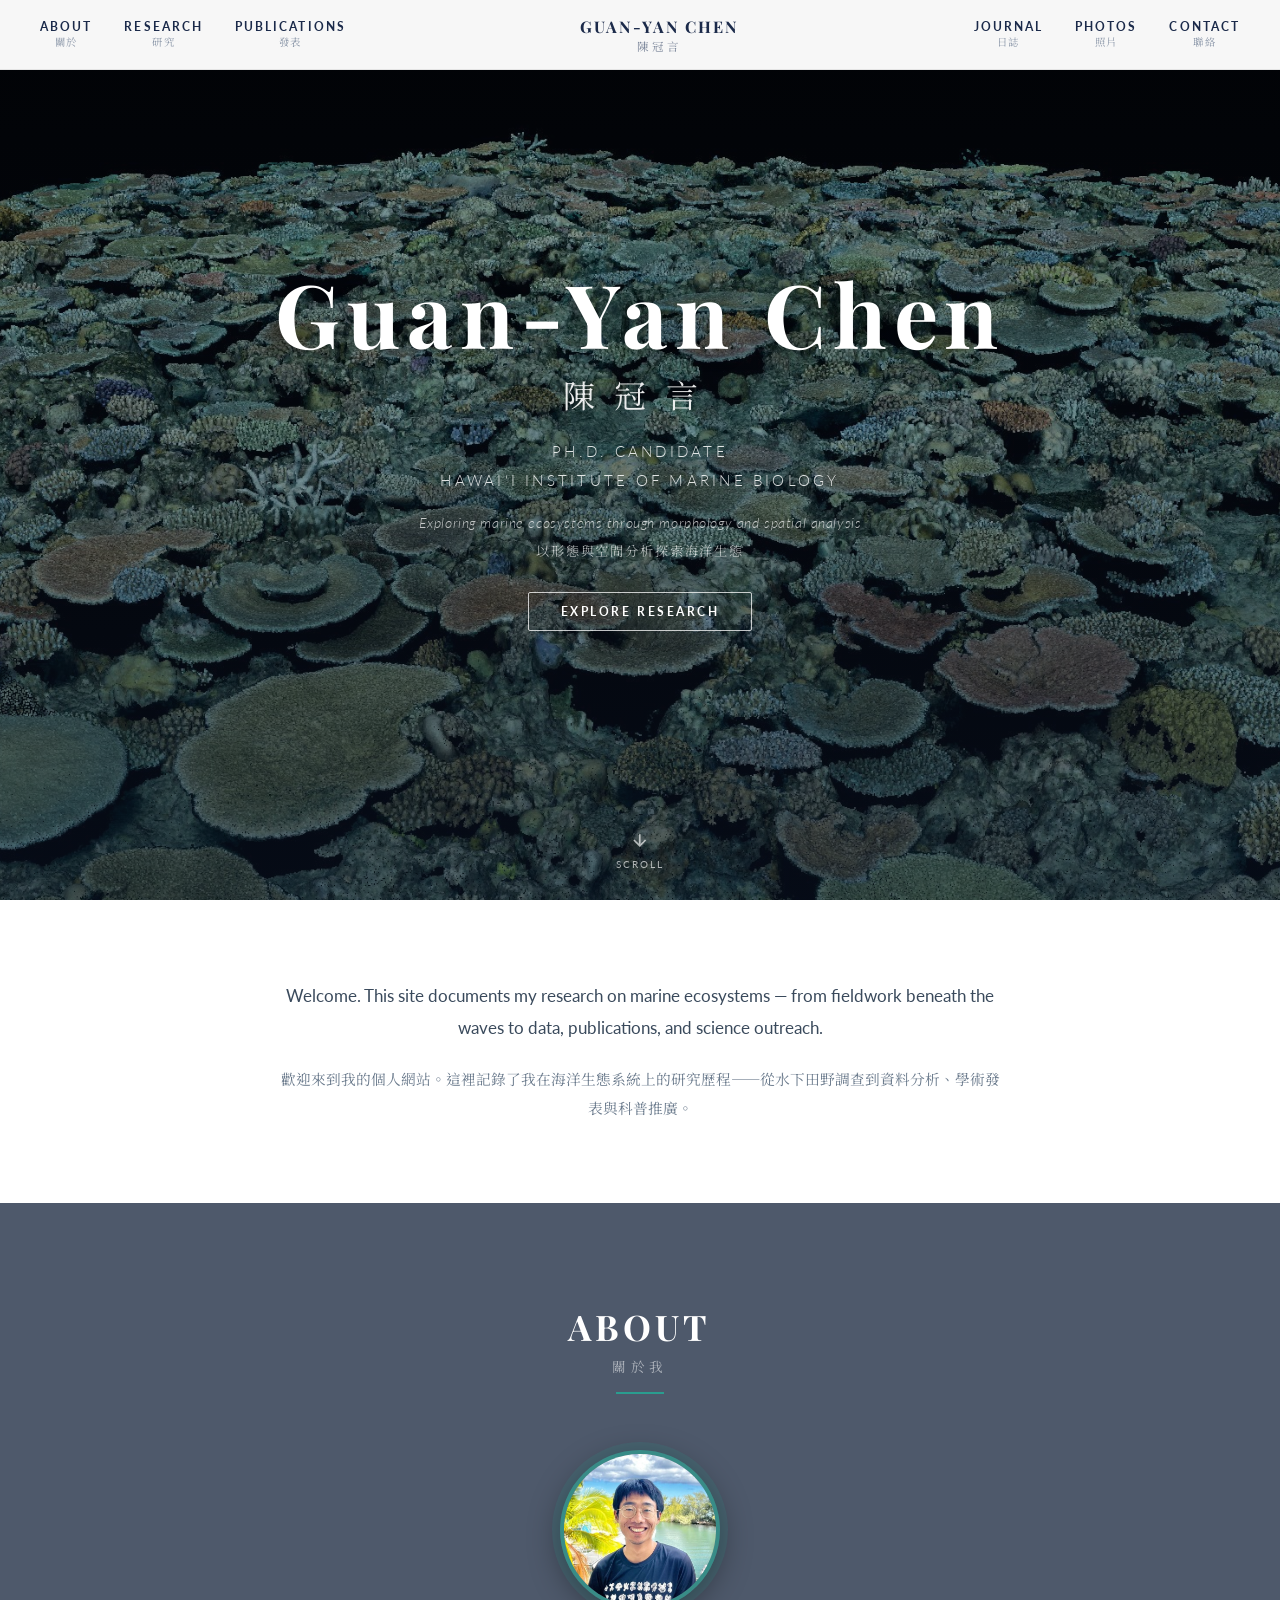
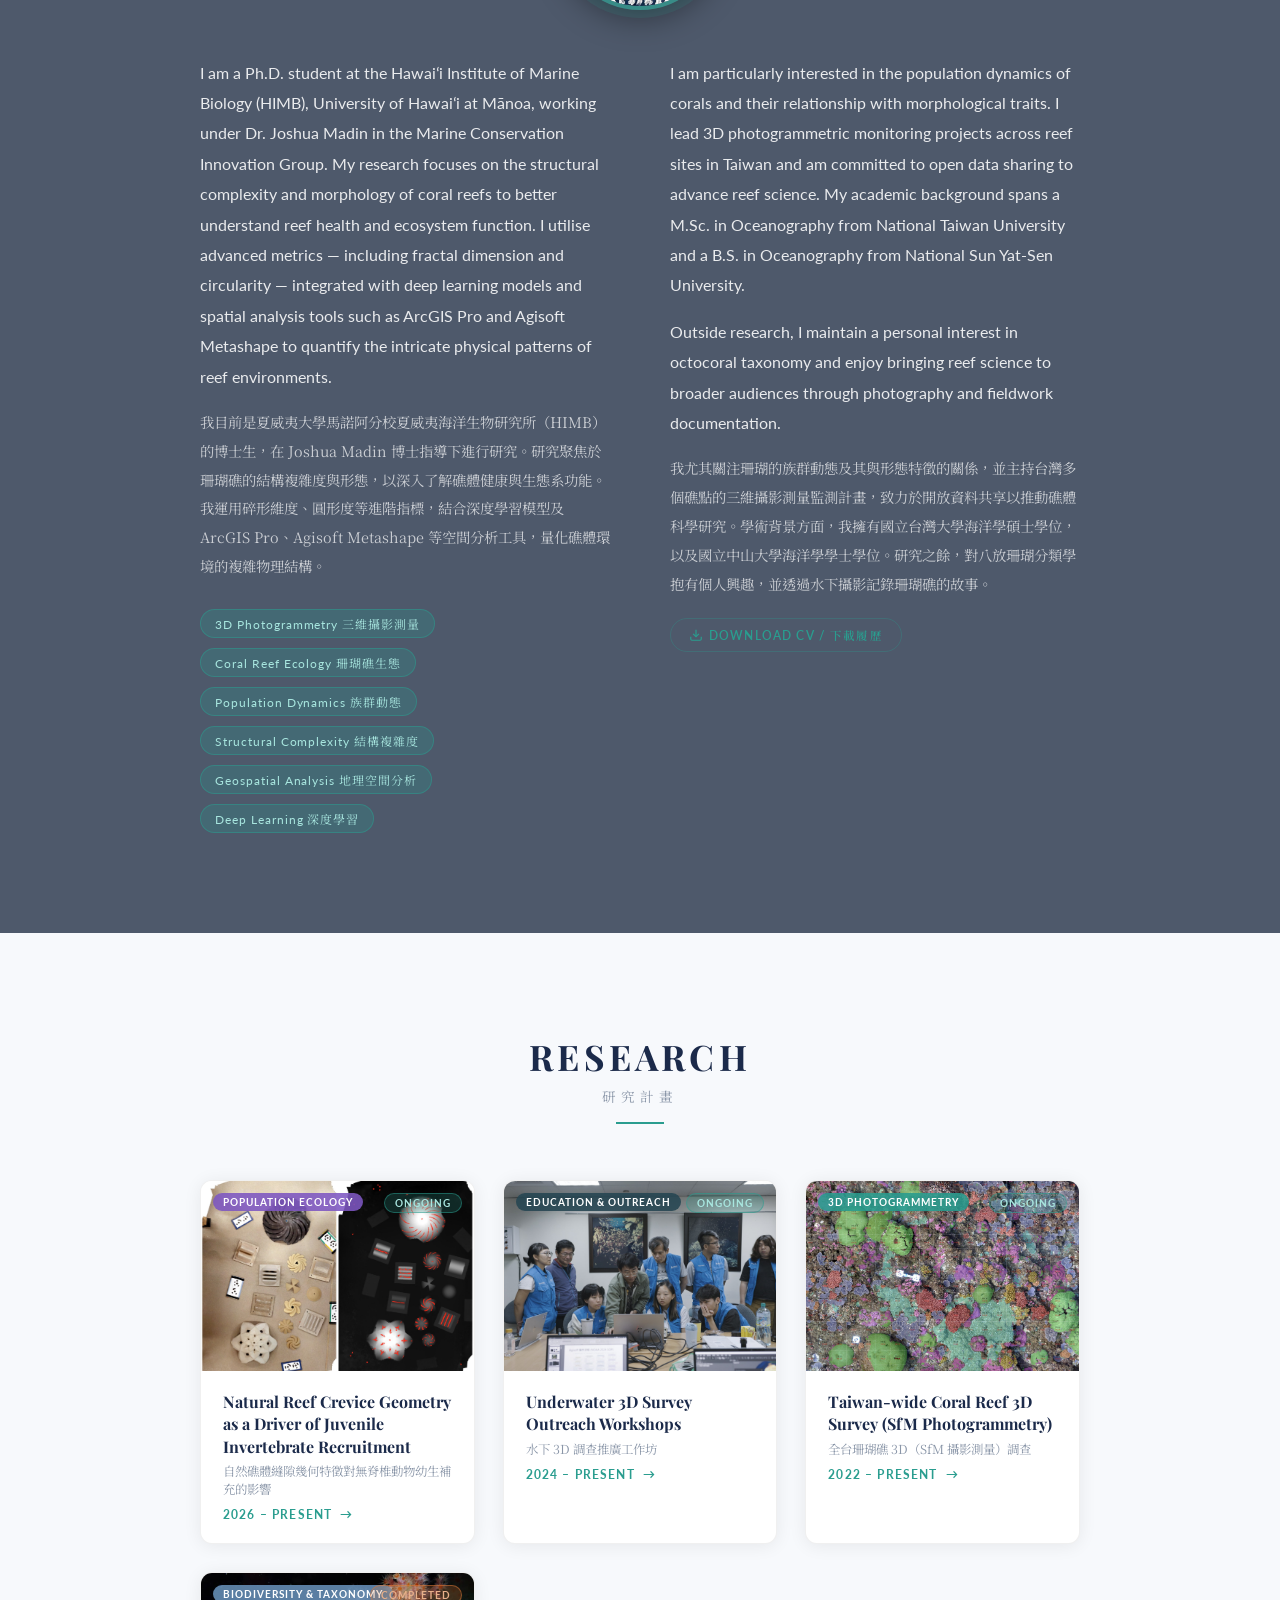
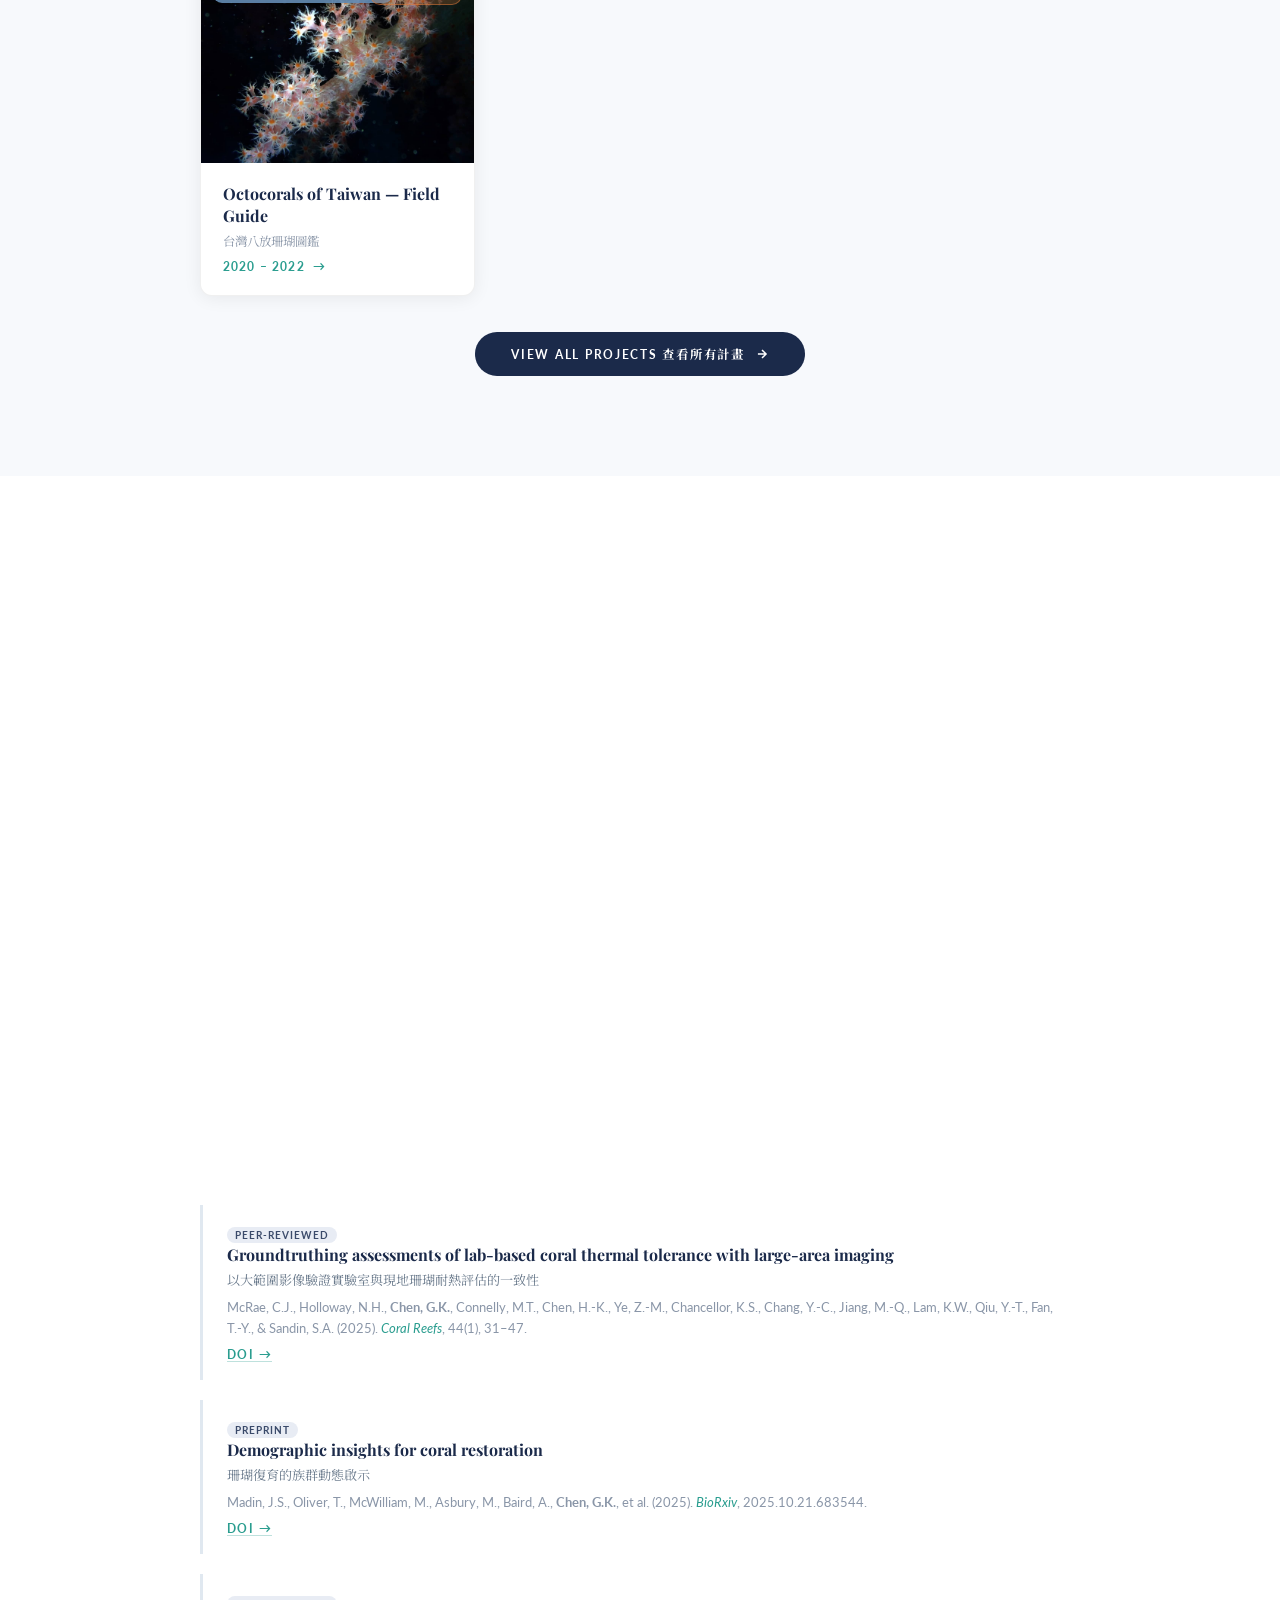
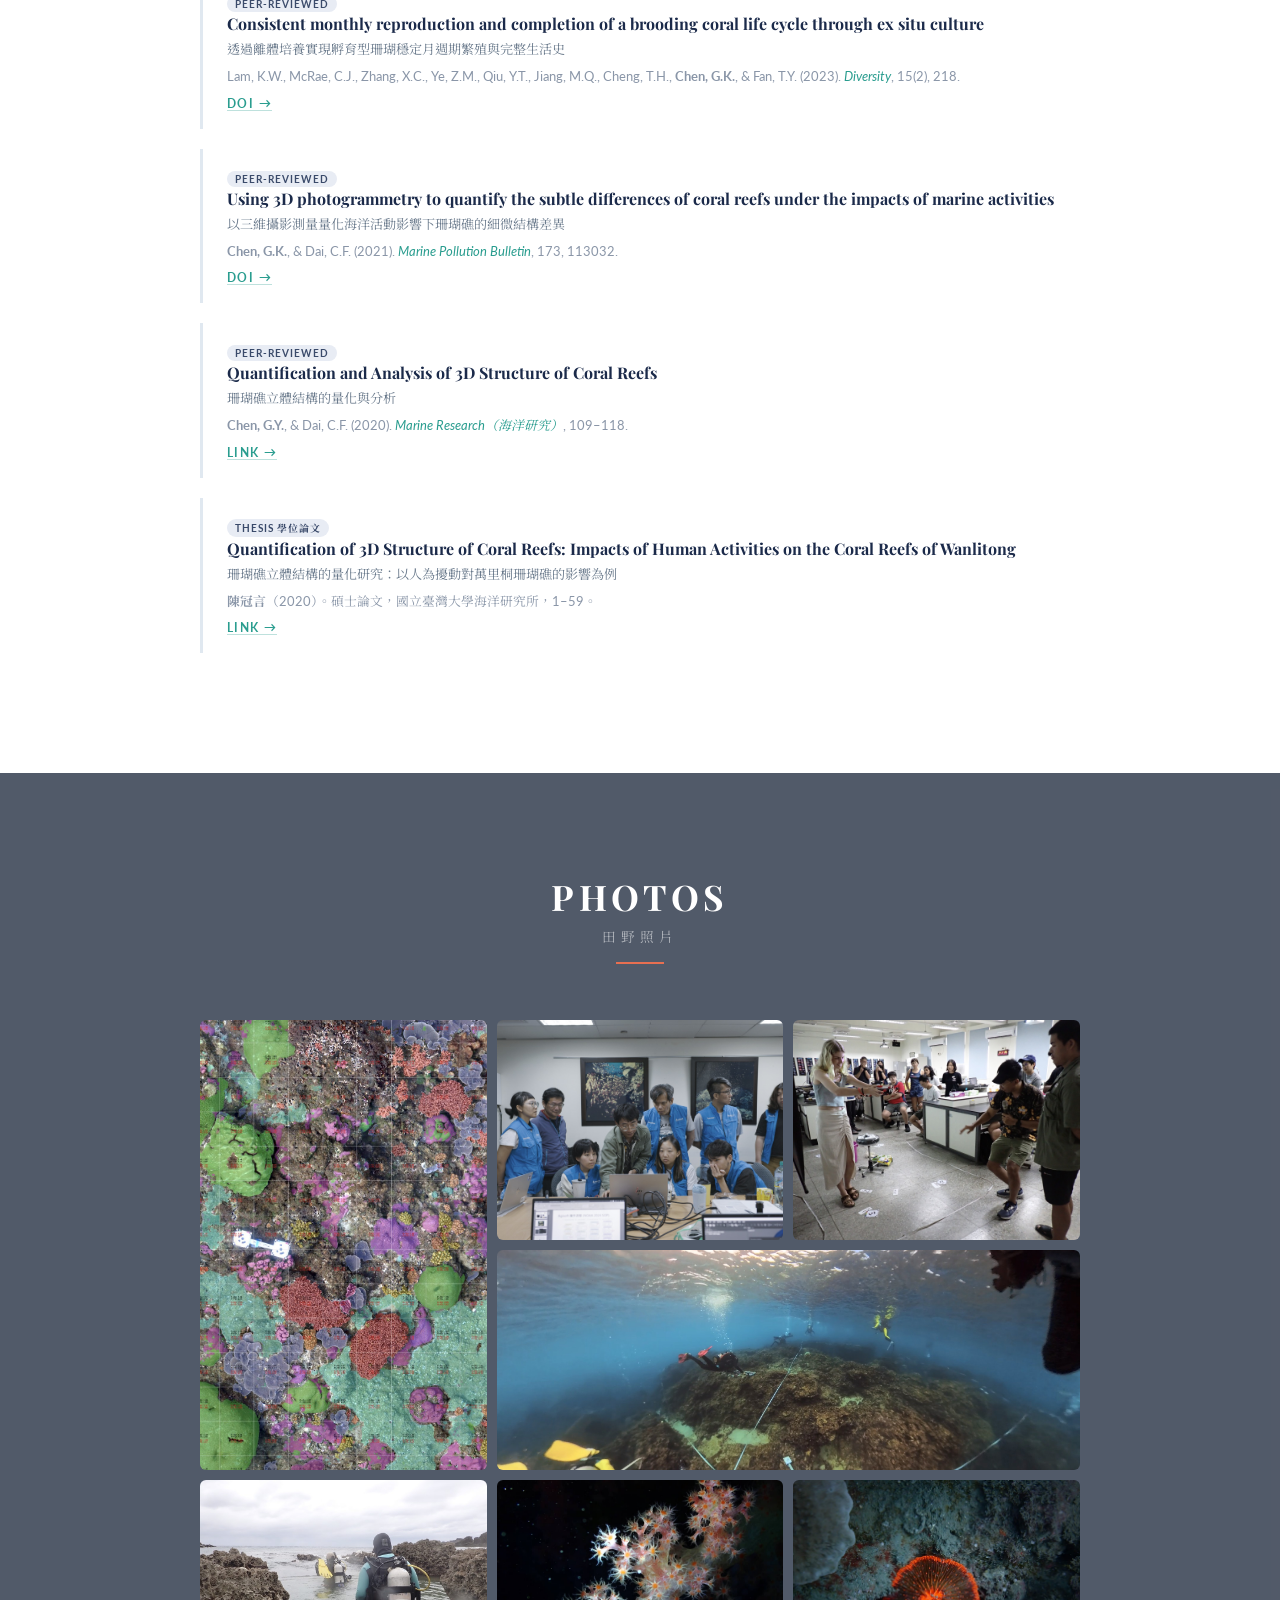
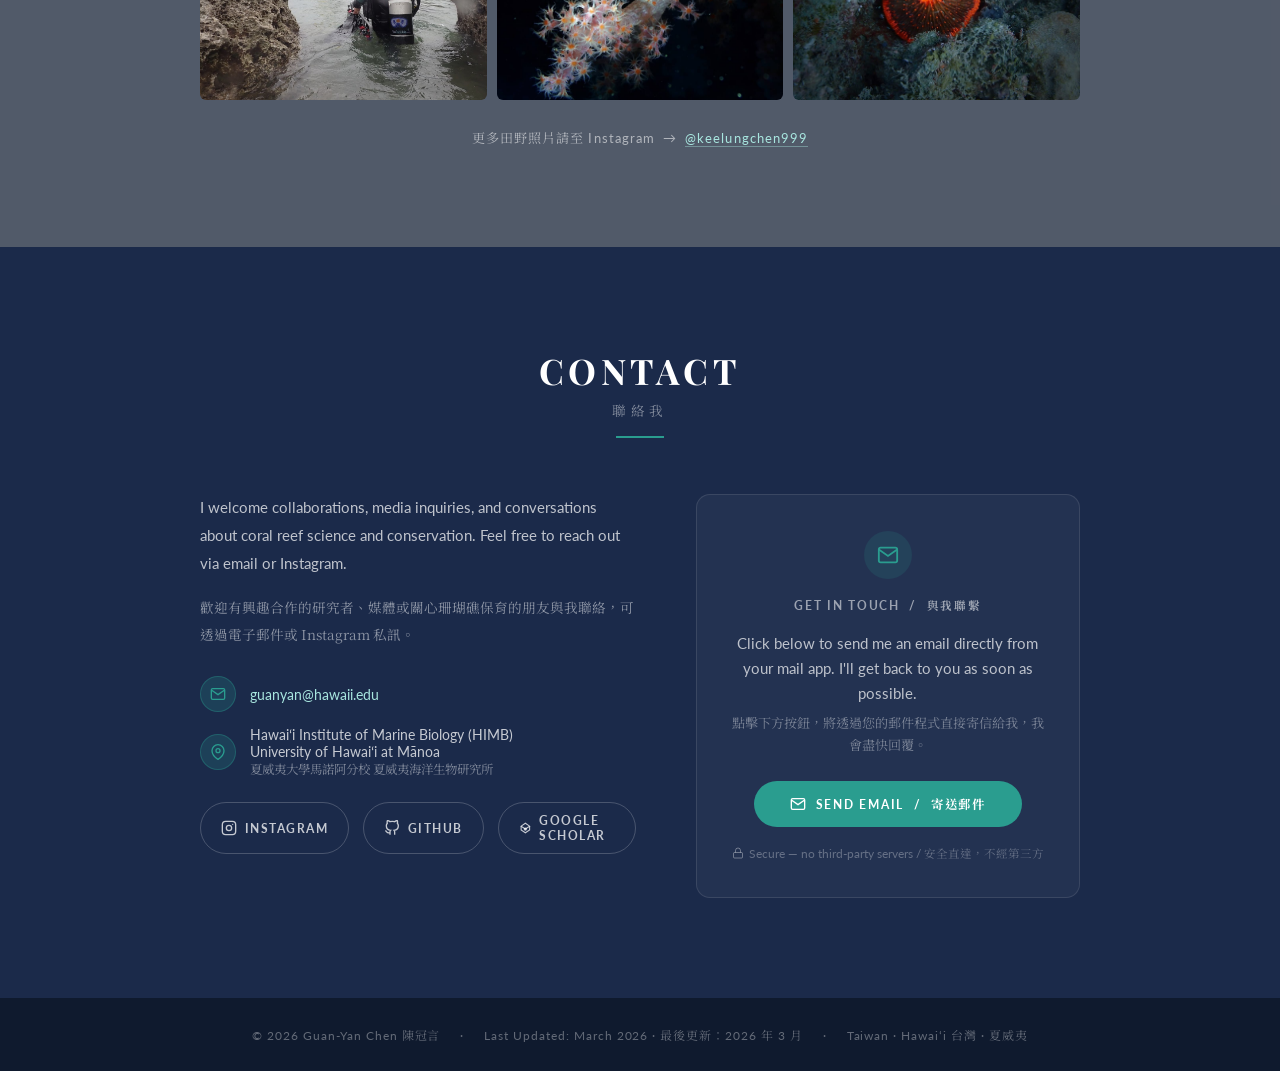
==== index.html @ 90d9e1c9 "add favicon" ====
<!DOCTYPE html>
<html lang="zh-TW">
<head>
  <meta charset="UTF-8" />
  <meta name="viewport" content="width=device-width, initial-scale=1.0" />
  <link rel="icon" type="image/x-icon" href="favicon.ico" />
  <link rel="icon" type="image/png" sizes="32x32" href="favicon-32x32.png" />
  <link rel="icon" type="image/png" sizes="16x16" href="favicon-16x16.png" />
  <link rel="apple-touch-icon" sizes="180x180" href="apple-touch-icon.png" />
  <link rel="manifest" href="site.webmanifest" />
  <title>Guan-Yan Chen 陳冠言 | Marine Ecologist 海洋生態研究者</title>
  <meta name="description" content="陳冠言來自台灣基隆，研究珊瑚生態、族群動態與三維影像監測，現就讀於夏威夷大學馬諾阿分校。Guan-Yan Chen is from Keelung, Taiwan, researching coral ecology, population dynamics, and 3D photogrammetry monitoring at the University of Hawaiʻi at Mānoa." />
  <meta name="author" content="Guan-Yan Chen" />
  <link rel="canonical" href="https://keelungchen.github.io/website/" />
  <meta property="og:type" content="website" />
  <meta property="og:site_name" content="Guan-Yan Chen 陳冠言" />
  <meta property="og:title" content="Guan-Yan Chen 陳冠言 | Marine Ecologist 海洋生態研究者" />
  <meta property="og:description" content="陳冠言來自台灣基隆，研究珊瑚生態、族群動態與三維影像監測，現就讀於夏威夷大學馬諾阿分校。Guan-Yan Chen is from Keelung, Taiwan, researching coral ecology, population dynamics, and 3D photogrammetry monitoring at the University of Hawaiʻi at Mānoa." />
  <meta property="og:url" content="https://keelungchen.github.io/website/" />
  <meta property="og:image" content="https://keelungchen.github.io/website/images/project-monitoring_reef-survey.jpg" />
  <meta property="og:locale" content="en_US" />
  <meta name="twitter:card" content="summary_large_image" />
  <meta name="twitter:title" content="Guan-Yan Chen 陳冠言 | Marine Ecologist 海洋生態研究者" />
  <meta name="twitter:description" content="陳冠言來自台灣基隆，研究珊瑚生態、族群動態與三維影像監測，現就讀於夏威夷大學馬諾阿分校。Guan-Yan Chen is from Keelung, Taiwan, researching coral ecology, population dynamics, and 3D photogrammetry monitoring at the University of Hawaiʻi at Mānoa." />
  <meta name="twitter:image" content="https://keelungchen.github.io/website/images/project-monitoring_reef-survey.jpg" />
  <script type="application/ld+json">
  {
    "@context": "https://schema.org",
    "@type": "Person",
    "name": "Guan-Yan Chen",
    "alternateName": "陳冠言",
    "url": "https://keelungchen.github.io/website/",
    "jobTitle": "Marine Ecology Researcher",
    "affiliation": [
      { "@type": "Organization", "name": "University of Hawaiʻi at Mānoa" },
      { "@type": "Organization", "name": "National Taiwan University" }
    ],
    "knowsAbout": ["Coral reef ecology", "SfM photogrammetry", "Coral demography", "Octocoral taxonomy", "Population ecology", "GIS spatial analysis", "Marine biology"]
  }
  </script>
  <link rel="preconnect" href="https://fonts.googleapis.com" />
  <link rel="preconnect" href="https://fonts.gstatic.com" crossorigin />
  <link href="https://fonts.googleapis.com/css2?family=Playfair+Display:ital,wght@0,400;0,700;1,400&family=Lato:wght@300;400;700&family=Noto+Serif+TC:wght@400;700&display=swap" rel="stylesheet" />

  <style>
    /* ── RESET & BASE ── */
    *, *::before, *::after { box-sizing: border-box; margin: 0; padding: 0; }
    html { scroll-behavior: smooth; font-size: 16px; overflow-x: hidden; }
    body {
      font-family: 'Lato', 'Noto Serif TC', sans-serif;
      color: #1a1a2e;
      background: #fff;
      overflow-x: hidden;
      width: 100%;
    }
    a { text-decoration: none; color: inherit; }
    img { max-width: 100%; display: block; }

    /* ── NAVBAR ── */
    #navbar {
      position: fixed;
      top: 0; left: 0; right: 0;
      z-index: 1000;
      background: rgba(255,255,255,0.97);
      backdrop-filter: blur(6px);
      -webkit-backdrop-filter: blur(6px);
      border-bottom: 1px solid rgba(0,0,0,0.08);
      height: 70px;
      display: flex;
      align-items: center;
      justify-content: space-between;
      padding: 0 40px;
      transition: box-shadow 0.3s;
      max-width: 100vw;
      overflow: hidden;
    }
    #navbar.scrolled { box-shadow: 0 2px 20px rgba(0,0,0,0.1); }
    .nav-left, .nav-right {
      display: flex;
      gap: 32px;
      align-items: center;
    }
    .nav-brand {
      text-align: center;
      flex: 0 0 auto;
      min-width: 0;
    }
    .nav-brand .en {
      font-family: 'Playfair Display', serif;
      font-size: 1rem;
      font-weight: 700;
      letter-spacing: 0.12em;
      text-transform: uppercase;
      color: #1B2A4A;
      display: block;
    }
    .nav-brand .zh {
      font-family: 'Noto Serif TC', serif;
      font-size: 0.72rem;
      color: #7a8599;
      letter-spacing: 0.25em;
      display: block;
      margin-top: 1px;
    }
    .nav-link {
      font-size: 0.72rem;
      font-weight: 700;
      letter-spacing: 0.18em;
      text-transform: uppercase;
      color: #1B2A4A;
      transition: color 0.2s;
      display: flex;
      flex-direction: column;
      align-items: center;
      gap: 1px;
      white-space: nowrap;
    }
    /* Hamburger toggle */
    .nav-toggle { display: none; background: none; border: none; cursor: pointer; padding: 8px; z-index: 1100; flex-shrink: 0; -webkit-tap-highlight-color: transparent; }
    .nav-toggle span { display: block; width: 22px; height: 2px; background: #1B2A4A; margin: 5px 0; border-radius: 2px; transition: all 0.3s; }
    .nav-toggle.open span:nth-child(1) { transform: rotate(45deg) translate(5px, 5px); }
    .nav-toggle.open span:nth-child(2) { opacity: 0; }
    .nav-toggle.open span:nth-child(3) { transform: rotate(-45deg) translate(5px, -5px); }
    /* Mobile menu hidden by default */
    .nav-mobile-menu { display: none; }
    .nav-link .zh { font-size: 0.65rem; letter-spacing: 0.15em; font-weight: 400; color: #8a96a8; font-family: 'Noto Serif TC', serif; }
    .nav-link:hover, .nav-link.active { color: #2a9d8f; }
    .nav-link:hover .zh, .nav-link.active .zh { color: #2a9d8f; }

    /* ── HERO ── */
    #hero {
      height: 100vh;
      min-height: 600px;
      position: relative;
      display: flex;
      align-items: center;
      justify-content: center;
      overflow: hidden;
    }
    .hero-bg {
      position: absolute;
      inset: 0;
      overflow: hidden;
      background-image: url('images/hero_poster.jpg');
      background-size: cover;
      background-position: center 40%;
    }
    .hero-bg video {
      position: absolute;
      inset: 0;
      width: 100%;
      height: 100%;
      object-fit: cover;
      object-position: center 40%;
    }
    .hero-overlay {
      position: absolute;
      inset: 0;
      background: linear-gradient(
        to bottom,
        rgba(10,20,40,0.15) 0%,
        rgba(10,20,40,0.35) 60%,
        rgba(10,20,40,0.55) 100%
      );
    }
    .hero-content {
      position: relative;
      z-index: 2;
      text-align: center;
      color: #fff;
      padding: 0 20px;
    }
    .hero-content .en-name {
      font-family: 'Playfair Display', serif;
      font-size: clamp(2.8rem, 7vw, 5.5rem);
      font-weight: 700;
      letter-spacing: 0.08em;
      line-height: 1;
      text-shadow: 0 2px 20px rgba(0,0,0,0.4);
    }
    .hero-content .zh-name {
      font-family: 'Noto Serif TC', serif;
      font-size: clamp(1.2rem, 3vw, 2rem);
      font-weight: 400;
      letter-spacing: 0.6em;
      margin-top: 14px;
      opacity: 0.9;
      text-shadow: 0 1px 10px rgba(0,0,0,0.4);
    }
    .hero-content .hero-role {
      margin-top: 20px;
      font-size: clamp(0.72rem, 1.6vw, 0.92rem);
      font-weight: 300;
      letter-spacing: 0.22em;
      text-transform: uppercase;
      opacity: 0.85;
      line-height: 2;
    }
    .hero-content .hero-tagline {
      margin-top: 16px;
      font-size: clamp(0.76rem, 1.4vw, 0.9rem);
      font-style: italic;
      font-weight: 300;
      letter-spacing: 0.04em;
      opacity: 0.72;
      line-height: 1.7;
    }
    .hero-content .hero-tagline .zh {
      display: block;
      margin-top: 4px;
      font-family: 'Noto Serif TC', serif;
      font-style: normal;
      letter-spacing: 0.14em;
      font-size: 0.92em;
    }
    .hero-cta {
      display: inline-block;
      margin-top: 30px;
      padding: 12px 32px;
      border: 1.5px solid rgba(255,255,255,0.75);
      color: #fff;
      font-size: 0.72rem;
      font-weight: 700;
      letter-spacing: 0.22em;
      text-transform: uppercase;
      border-radius: 2px;
      transition: background 0.25s, border-color 0.25s;
      min-width: 160px;
      text-align: center;
    }
    .hero-cta:hover {
      background: rgba(255,255,255,0.15);
      border-color: #fff;
    }
    .hero-scroll {
      position: absolute;
      bottom: 30px;
      left: 50%;
      transform: translateX(-50%);
      z-index: 2;
      display: flex;
      flex-direction: column;
      align-items: center;
      gap: 8px;
      color: rgba(255,255,255,0.65);
      font-size: 0.65rem;
      letter-spacing: 0.2em;
      text-transform: uppercase;
      animation: bounce 2s infinite;
    }
    .hero-scroll svg { width: 20px; height: 20px; }
    @keyframes bounce {
      0%, 100% { transform: translateX(-50%) translateY(0); }
      50% { transform: translateX(-50%) translateY(6px); }
    }

    /* ── SECTION COMMON ── */
    section { position: relative; }
    .section-inner {
      max-width: 960px;
      margin: 0 auto;
      padding: 100px 40px;
    }
    .section-label {
      display: flex;
      flex-direction: column;
      align-items: center;
      gap: 6px;
      margin-bottom: 56px;
    }
    .section-label .en {
      font-family: 'Playfair Display', serif;
      font-size: 2.2rem;
      font-weight: 700;
      letter-spacing: 0.12em;
      text-transform: uppercase;
      color: #1B2A4A;
    }
    .section-label .zh {
      font-family: 'Noto Serif TC', serif;
      font-size: 0.85rem;
      letter-spacing: 0.35em;
      color: #8a96a8;
    }
    .section-label .divider {
      width: 48px;
      height: 2px;
      background: #2a9d8f;
      margin-top: 10px;
    }

    /* ── WELCOME ── */
    #welcome {
      background: #fff;
      text-align: center;
    }
    #welcome .welcome-text {
      font-size: 1.05rem;
      line-height: 1.9;
      color: #3a4a5c;
      max-width: 720px;
      margin: 0 auto;
    }
    #welcome .welcome-text .zh-para {
      font-family: 'Noto Serif TC', serif;
      font-size: 0.92rem;
      color: #6a7a8c;
      margin-top: 20px;
      line-height: 2;
    }

    /* ── ABOUT ── */
    #about {
      background-image: url('images/photo_background_poster.jpg');
      background-size: cover;
      background-position: center;
      background-attachment: fixed;
      color: #fff;
    }
    #about::before {
      content: '';
      position: absolute;
      inset: 0;
      background: rgba(10,25,50,0.72);
    }
    #about .section-inner { position: relative; z-index: 1; }
    #about .section-label .en { color: #fff; }
    #about .section-label .zh { color: rgba(255,255,255,0.55); }
    #about .about-grid {
      display: grid;
      grid-template-columns: 1fr 1fr;
      gap: 60px;
      align-items: start;
    }
    @media (max-width: 700px) {
      #about .about-grid { grid-template-columns: 1fr; gap: 32px; }
    }
    .about-col p {
      font-size: 1rem;
      line-height: 1.9;
      color: rgba(255,255,255,0.88);
    }
    .about-col p + p { margin-top: 16px; }
    .about-col .zh-text {
      font-family: 'Noto Serif TC', serif;
      font-size: 0.9rem;
      color: rgba(255,255,255,0.7);
      line-height: 2;
    }
    /* ── ABOUT AVATAR ── */
    .about-avatar-wrap {
      display: flex;
      justify-content: center;
      margin-bottom: 48px;
    }
    .about-avatar {
      width: 160px;
      height: 160px;
      border-radius: 50%;
      object-fit: cover;
      border: 4px solid rgba(42,157,143,0.7);
      box-shadow: 0 0 0 8px rgba(42,157,143,0.15), 0 8px 32px rgba(0,0,0,0.4);
      background: rgba(255,255,255,0.08);
      display: block;
    }
    .about-avatar-placeholder {
      width: 160px;
      height: 160px;
      border-radius: 50%;
      border: 3px dashed rgba(42,157,143,0.6);
      background: rgba(42,157,143,0.08);
      display: flex;
      flex-direction: column;
      align-items: center;
      justify-content: center;
      color: rgba(255,255,255,0.45);
      font-size: 0.72rem;
      letter-spacing: 0.08em;
      text-align: center;
      gap: 8px;
      cursor: default;
    }
    .about-avatar-placeholder svg {
      width: 40px; height: 40px;
      opacity: 0.45;
    }
    .about-tags {
      display: flex;
      flex-wrap: wrap;
      gap: 10px;
      margin-top: 28px;
    }
    .about-tag {
      background: rgba(42,157,143,0.25);
      border: 1px solid rgba(42,157,143,0.5);
      color: #a8e6df;
      padding: 5px 14px;
      border-radius: 20px;
      font-size: 0.75rem;
      letter-spacing: 0.08em;
    }

    /* ── RESEARCH ── */
    #research { background: #f7f9fc; }
    .research-tabs {
      display: flex;
      justify-content: center;
      gap: 0;
      margin-bottom: 52px;
      border-bottom: 2px solid #e0e8f0;
    }
    .rtab {
      padding: 12px 32px;
      cursor: pointer;
      font-size: 0.78rem;
      font-weight: 700;
      letter-spacing: 0.15em;
      text-transform: uppercase;
      color: #8a96a8;
      border-bottom: 3px solid transparent;
      margin-bottom: -2px;
      transition: all 0.2s;
      display: flex;
      flex-direction: column;
      align-items: center;
      gap: 3px;
    }
    .rtab .zh { font-family: 'Noto Serif TC', serif; font-size: 0.7rem; font-weight: 400; }
    .rtab.active, .rtab:hover { color: #2a9d8f; border-bottom-color: #2a9d8f; }
    .research-panel { display: none; }
    .research-panel.active { display: block; }
    .project-card {
      display: grid;
      grid-template-columns: 300px 1fr;
      gap: 36px;
      align-items: center;
      background: #fff;
      border-radius: 12px;
      overflow: hidden;
      box-shadow: 0 2px 20px rgba(0,0,0,0.07);
      margin-bottom: 28px;
      transition: box-shadow 0.2s, transform 0.2s;
    }
    .project-card:hover { box-shadow: 0 6px 32px rgba(0,0,0,0.12); transform: translateY(-2px); }
    @media (max-width: 700px) {
      .project-card { grid-template-columns: 1fr; }
    }
    .research-preview-grid { display: grid; grid-template-columns: repeat(3, 1fr); gap: 28px; margin-bottom: 36px; }
    @media (max-width: 900px) { .research-preview-grid { grid-template-columns: 1fr 1fr; } }
    @media (max-width: 600px) { .research-preview-grid { grid-template-columns: 1fr; } }
    .project-img {
      height: 220px;
      overflow: hidden;
    }
    .project-img img {
      width: 100%; height: 100%; object-fit: cover;
      transition: transform 0.4s;
    }
    .project-card:hover .project-img img { transform: scale(1.05); }
    .project-body { padding: 28px 28px 28px 0; }
    @media (max-width: 700px) {
      .project-body { padding: 20px; }
    }
    .project-status {
      display: inline-block;
      font-size: 0.65rem;
      font-weight: 700;
      letter-spacing: 0.18em;
      text-transform: uppercase;
      padding: 3px 10px;
      border-radius: 20px;
      margin-bottom: 10px;
    }
    .project-status.ongoing { background: #d4f4ef; color: #1a7a6e; }
    .project-status.past { background: #e8ecf4; color: #4a5a7a; }
    .project-title-en {
      font-family: 'Playfair Display', serif;
      font-size: 1.15rem;
      font-weight: 700;
      color: #1B2A4A;
      line-height: 1.4;
    }
    .project-title-zh {
      font-family: 'Noto Serif TC', serif;
      font-size: 0.82rem;
      color: #6a7a8c;
      margin-top: 4px;
      letter-spacing: 0.08em;
    }
    .project-desc {
      font-size: 0.88rem;
      line-height: 1.8;
      color: #4a5a6a;
      margin-top: 12px;
    }
    .project-desc .zh { font-family: 'Noto Serif TC', serif; color: #7a8a9a; font-size: 0.82rem; display: block; margin-top: 6px; }
    .project-year {
      margin-top: 14px;
      font-size: 0.72rem;
      color: #2a9d8f;
      font-weight: 700;
      letter-spacing: 0.12em;
    }

    /* ── PUBLICATIONS ── */
    #publications { background: #fff; }
    .pub-tabs {
      display: flex;
      justify-content: center;
      gap: 0;
      margin-bottom: 52px;
      border-bottom: 2px solid #e0e8f0;
    }
    .ptab {
      padding: 12px 32px;
      cursor: pointer;
      font-size: 0.78rem;
      font-weight: 700;
      letter-spacing: 0.15em;
      text-transform: uppercase;
      color: #8a96a8;
      border-bottom: 3px solid transparent;
      margin-bottom: -2px;
      transition: all 0.2s;
      display: flex;
      flex-direction: column;
      align-items: center;
      gap: 3px;
    }
    .ptab .zh { font-family: 'Noto Serif TC', serif; font-size: 0.7rem; font-weight: 400; }
    .ptab.active, .ptab:hover { color: #e76f51; border-bottom-color: #e76f51; }
    .pub-panel { display: none; }
    .pub-panel.active { display: block; }
    .pub-item {
      border-left: 3px solid #e0e8f0;
      padding: 18px 20px 18px 24px;
      margin-bottom: 20px;
      transition: border-color 0.2s;
    }
    .pub-item:hover { border-left-color: #2a9d8f; }
    .pub-item.pop:hover { border-left-color: #e76f51; }
    .pub-title-en {
      font-family: 'Playfair Display', serif;
      font-size: 1rem;
      font-weight: 700;
      color: #1B2A4A;
      line-height: 1.5;
    }
    .pub-title-zh {
      font-family: 'Noto Serif TC', serif;
      font-size: 0.82rem;
      color: #6a7a8c;
      margin-top: 3px;
    }
    .pub-meta {
      font-size: 0.8rem;
      color: #8a96a8;
      margin-top: 8px;
      line-height: 1.6;
    }
    .pub-meta em { font-style: italic; color: #2a9d8f; }
    .pub-link {
      display: inline-block;
      margin-top: 10px;
      font-size: 0.72rem;
      font-weight: 700;
      letter-spacing: 0.12em;
      text-transform: uppercase;
      color: #2a9d8f;
      border-bottom: 1px solid rgba(42,157,143,0.3);
      transition: border-color 0.2s;
    }
    .pub-link:hover { border-color: #2a9d8f; }
    .pub-badge {
      display: inline-block;
      font-size: 0.62rem;
      font-weight: 700;
      letter-spacing: 0.1em;
      text-transform: uppercase;
      padding: 2px 8px;
      border-radius: 10px;
      margin-right: 8px;
      vertical-align: middle;
    }
    .pub-badge.academic { background: #e8ecf4; color: #3a4a6a; }
    .pub-badge.popular { background: #fde8e0; color: #c05030; }

    /* ── PHOTOS ── */
    #photos {
      background-image: url('images/hero_photos-coral-colony.jpg');
      background-size: cover;
      background-position: center;
      background-attachment: fixed;
      color: #fff;
    }
    #photos::before {
      content: '';
      position: absolute;
      inset: 0;
      background: rgba(8,20,42,0.70);
    }
    #photos .section-inner { position: relative; z-index: 1; }
    #photos .section-label .en { color: #fff; }
    #photos .section-label .zh { color: rgba(255,255,255,0.55); }
    #photos .section-label .divider { background: #e76f51; }
    .photo-grid {
      display: grid;
      grid-template-columns: repeat(3, 1fr);
      grid-auto-rows: 220px;
      gap: 10px;
    }
    @media (max-width: 700px) {
      .photo-grid { grid-template-columns: repeat(2, 1fr); grid-auto-rows: 160px; }
    }
    .photo-item {
      overflow: hidden;
      border-radius: 6px;
      position: relative;
      cursor: pointer;
    }
    .photo-item.tall { grid-row: span 2; }
    .photo-item.wide { grid-column: span 2; }
    .photo-item img {
      width: 100%; height: 100%;
      object-fit: cover;
      transition: transform 0.5s;
    }
    .photo-item:hover img { transform: scale(1.07); }
    .photo-caption {
      position: absolute;
      bottom: 0; left: 0; right: 0;
      background: linear-gradient(to top, rgba(0,0,0,0.65), transparent);
      color: #fff;
      padding: 20px 14px 10px;
      font-size: 0.72rem;
      letter-spacing: 0.12em;
      text-transform: uppercase;
      opacity: 0;
      transition: opacity 0.3s;
    }
    .photo-item:hover .photo-caption { opacity: 1; }
    .photo-note {
      text-align: center;
      margin-top: 28px;
      font-size: 0.82rem;
      color: rgba(255,255,255,0.55);
      letter-spacing: 0.08em;
    }
    .photo-note a {
      color: #a8e6df;
      border-bottom: 1px solid rgba(168,230,223,0.4);
      transition: border-color 0.2s;
    }
    .photo-note a:hover { border-color: #a8e6df; }

    /* ── CONTACT ── */
    #contact { background: #1B2A4A; color: #fff; }
    #contact .section-label .en { color: #fff; }
    #contact .section-label .zh { color: rgba(255,255,255,0.45); }
    #contact .section-label .divider { background: #2a9d8f; }
    .contact-grid {
      display: grid;
      grid-template-columns: 1fr 1fr;
      gap: 60px;
      align-items: start;
    }
    @media (max-width: 700px) {
      .contact-grid { grid-template-columns: 1fr; gap: 36px; }
    }
    .contact-info p {
      font-size: 0.92rem;
      line-height: 1.9;
      color: rgba(255,255,255,0.72);
    }
    .contact-info .zh-text {
      font-family: 'Noto Serif TC', serif;
      font-size: 0.85rem;
      color: rgba(255,255,255,0.5);
      margin-top: 16px;
      line-height: 2;
    }
    .contact-detail {
      margin-top: 28px;
      display: flex;
      flex-direction: column;
      gap: 14px;
    }
    .contact-row {
      display: flex;
      align-items: center;
      gap: 14px;
    }
    .contact-row .icon {
      width: 36px; height: 36px;
      background: rgba(42,157,143,0.2);
      border: 1px solid rgba(42,157,143,0.35);
      border-radius: 50%;
      display: flex; align-items: center; justify-content: center;
      flex-shrink: 0;
    }
    .contact-row .icon svg { width: 16px; height: 16px; stroke: #2a9d8f; fill: none; stroke-width: 2; }
    .contact-row .text { font-size: 0.88rem; color: rgba(255,255,255,0.75); }
    .contact-row .text a { color: #a8e6df; }
    .contact-row .text a:hover { text-decoration: underline; }
    .social-links {
      display: flex;
      gap: 14px;
      margin-top: 24px;
    }
    .social-btn {
      display: flex;
      align-items: center;
      gap: 8px;
      padding: 10px 20px;
      border: 1px solid rgba(255,255,255,0.2);
      border-radius: 30px;
      font-size: 0.75rem;
      font-weight: 700;
      letter-spacing: 0.12em;
      text-transform: uppercase;
      color: rgba(255,255,255,0.75);
      transition: all 0.2s;
    }
    .social-btn:hover { background: rgba(255,255,255,0.08); border-color: rgba(255,255,255,0.4); color: #fff; }
    .social-btn svg { width: 16px; height: 16px; }
    .contact-cta {
      background: rgba(255,255,255,0.04);
      border: 1px solid rgba(255,255,255,0.1);
      border-radius: 14px;
      padding: 36px 32px;
      display: flex;
      flex-direction: column;
      align-items: center;
      text-align: center;
      gap: 18px;
    }
    .contact-cta .cta-icon {
      width: 48px; height: 48px;
      background: rgba(42,157,143,0.15);
      border-radius: 50%;
      display: flex; align-items: center; justify-content: center;
    }
    .contact-cta .cta-icon svg { width: 22px; height: 22px; stroke: #2a9d8f; fill: none; stroke-width: 2; }
    .contact-cta .cta-title {
      font-size: 0.72rem;
      font-weight: 700;
      letter-spacing: 0.15em;
      text-transform: uppercase;
      color: rgba(255,255,255,0.55);
    }
    .contact-cta .cta-desc {
      font-size: 0.92rem;
      line-height: 1.7;
      color: rgba(255,255,255,0.7);
      max-width: 340px;
    }
    .contact-cta .cta-desc .zh { font-size: 0.82rem; color: rgba(255,255,255,0.4); display: block; margin-top: 6px; }
    .contact-cta .mailto-btn {
      display: inline-flex;
      align-items: center;
      gap: 10px;
      background: #2a9d8f;
      color: #fff;
      border: none;
      border-radius: 30px;
      padding: 14px 36px;
      font-size: 0.78rem;
      font-weight: 700;
      letter-spacing: 0.14em;
      text-transform: uppercase;
      text-decoration: none;
      cursor: pointer;
      transition: background 0.2s, transform 0.15s;
      margin-top: 6px;
    }
    .contact-cta .mailto-btn:hover { background: #238076; transform: translateY(-1px); }
    .contact-cta .mailto-btn svg { width: 16px; height: 16px; stroke: #fff; fill: none; stroke-width: 2; }
    .contact-cta .privacy-note {
      font-size: 0.72rem;
      color: rgba(255,255,255,0.3);
      display: flex;
      align-items: center;
      gap: 5px;
    }
    .contact-cta .privacy-note svg { width: 12px; height: 12px; stroke: rgba(255,255,255,0.35); fill: none; stroke-width: 2; }
    .form-label {
      font-size: 0.72rem;
      font-weight: 700;
      letter-spacing: 0.15em;
      text-transform: uppercase;
      color: rgba(255,255,255,0.5);
      margin-bottom: -8px;
    }

    /* ── FOOTER ── */
    footer {
      background: #0f1a2e;
      color: rgba(255,255,255,0.35);
      text-align: center;
      padding: 28px 20px;
      font-size: 0.75rem;
      letter-spacing: 0.08em;
    }
    footer span { margin: 0 8px; }

    /* ── LIGHTBOX ── */
    #lightbox {
      display: none;
      position: fixed;
      inset: 0;
      background: rgba(0,0,0,0.94);
      z-index: 9999;
      align-items: center;
      justify-content: center;
    }
    #lightbox.open { display: flex; }
    #lightbox-content {
      display: flex;
      flex-direction: column;
      align-items: center;
      max-width: 90vw;
      max-height: 92vh;
      position: relative;
    }
    #lightbox-content img {
      max-width: 88vw;
      max-height: 72vh;
      border-radius: 4px;
      box-shadow: 0 8px 60px rgba(0,0,0,0.8);
      object-fit: contain;
      transition: opacity 0.3s ease;
    }
    #lightbox-info {
      text-align: center;
      margin-top: 16px;
      max-width: 680px;
      animation: fadeInUp 0.4s ease;
    }
    #lightbox-desc {
      color: rgba(255,255,255,0.92);
      font-size: 0.95rem;
      line-height: 1.6;
      margin: 0 0 6px;
      font-family: 'Noto Sans TC', sans-serif;
    }
    #lightbox-photographer {
      color: rgba(255,255,255,0.5);
      font-size: 0.78rem;
      margin: 0;
      font-style: italic;
      letter-spacing: 0.03em;
    }
    #lightbox-counter {
      color: rgba(255,255,255,0.4);
      font-size: 0.72rem;
      margin-top: 10px;
      letter-spacing: 0.12em;
    }
    #lightbox-close {
      position: absolute;
      top: 18px; right: 22px;
      color: #fff;
      font-size: 2rem;
      cursor: pointer;
      opacity: 0.6;
      transition: opacity 0.2s;
      line-height: 1;
      z-index: 10001;
      background: none;
      border: none;
    }
    #lightbox-close:hover { opacity: 1; }
    #lightbox-prev, #lightbox-next {
      position: absolute;
      top: 50%;
      transform: translateY(-50%);
      background: rgba(255,255,255,0.08);
      border: 1px solid rgba(255,255,255,0.15);
      color: #fff;
      font-size: 1.5rem;
      width: 48px;
      height: 48px;
      border-radius: 50%;
      cursor: pointer;
      opacity: 0.6;
      transition: opacity 0.2s, background 0.2s;
      display: flex;
      align-items: center;
      justify-content: center;
      z-index: 10001;
    }
    #lightbox-prev { left: 20px; }
    #lightbox-next { right: 20px; }
    #lightbox-prev:hover, #lightbox-next:hover {
      opacity: 1;
      background: rgba(255,255,255,0.16);
    }
    @keyframes fadeInUp {
      from { opacity: 0; transform: translateY(10px); }
      to   { opacity: 1; transform: translateY(0); }
    }
    @media (max-width: 600px) {
      #lightbox-prev, #lightbox-next { width: 38px; height: 38px; font-size: 1.2rem; }
      #lightbox-prev { left: 8px; }
      #lightbox-next { right: 8px; }
      #lightbox-content img { max-width: 96vw; max-height: 60vh; }
      #lightbox-info { max-width: 92vw; margin-top: 12px; }
      #lightbox-desc { font-size: 0.85rem; }
    }

    /* ── SCROLL ANIMATIONS ── */
    .fade-up {
      opacity: 0;
      transform: translateY(28px);
      transition: opacity 0.6s ease, transform 0.6s ease;
    }
    .fade-up.visible { opacity: 1; transform: translateY(0); }

    /* ── RESPONSIVE — tablet ── */
    @media (max-width: 860px) {
      #navbar { padding: 0 20px; }
      .nav-left, .nav-right { gap: 16px; }
      .nav-link .zh { display: none; }
    }

    /* ── RESPONSIVE — mobile (≤768px) ── */
    @media (max-width: 768px) {
      #navbar { padding: 0 16px; }
      .nav-left, .nav-right { display: none !important; }
      .nav-toggle { display: block !important; }
      .nav-mobile-menu.open {
        display: flex; position: fixed; top: 70px; left: 0; right: 0;
        background: rgba(255,255,255,0.98); -webkit-backdrop-filter: blur(10px); backdrop-filter: blur(10px);
        padding: 20px 24px 28px; flex-direction: column; gap: 6px;
        border-bottom: 1px solid rgba(0,0,0,0.08);
        box-shadow: 0 8px 30px rgba(0,0,0,0.1); z-index: 999;
        max-width: 100vw;
      }
      .nav-mobile-menu a {
        font-size: 0.82rem; font-weight: 700; letter-spacing: 0.14em; text-transform: uppercase;
        color: #1B2A4A; padding: 10px 0; border-bottom: 1px solid #eef2f6; transition: color 0.2s;
        display: flex; align-items: center; gap: 10px;
      }
      .nav-mobile-menu a:last-child { border-bottom: none; }
      .nav-mobile-menu a .zh { font-family: 'Noto Serif TC', serif; font-size: 0.72rem; font-weight: 400; color: #8a96a8; }
      .nav-mobile-menu a:hover, .nav-mobile-menu a.active { color: #2a9d8f; }

      /* Fix mobile background-attachment & layout */
      #about { background-attachment: scroll !important; }
      #photos { background-attachment: scroll !important; }
      .section-inner { padding: 60px 20px; }
      .section-label .en { font-size: 1.6rem; }
      .hero-content .zh-name { letter-spacing: 0.3em; }
      .hero-content .hero-role { letter-spacing: 0.12em; }
      .hero-cta { padding: 12px 24px; }
      .research-tabs, .pub-tabs { overflow-x: auto; -webkit-overflow-scrolling: touch; justify-content: flex-start; gap: 0; padding-bottom: 0; }
      .rtab, .ptab { padding: 10px 18px; flex-shrink: 0; }
      .social-links { flex-wrap: wrap; }
    }
  </style>
</head>
<body>

<!-- ── NAVBAR ── -->
<nav id="navbar">
  <div class="nav-left">
    <a href="#about" class="nav-link"><span>About</span><span class="zh">關於</span></a>
    <a href="research.html" class="nav-link"><span>Research</span><span class="zh">研究</span></a>
    <a href="#publications" class="nav-link"><span>Publications</span><span class="zh">發表</span></a>
  </div>
  <a href="#hero" class="nav-brand">
    <span class="en">GUAN-YAN CHEN</span>
    <span class="zh">陳冠言</span>
  </a>
  <div class="nav-right">
    <a href="journal.html" class="nav-link"><span>Journal</span><span class="zh">日誌</span></a>
    <a href="#photos" class="nav-link"><span>Photos</span><span class="zh">照片</span></a>
    <a href="#contact" class="nav-link"><span>Contact</span><span class="zh">聯絡</span></a>
  </div>
  <button class="nav-toggle" onclick="document.querySelector('.nav-toggle').classList.toggle('open');document.querySelector('.nav-mobile-menu').classList.toggle('open');" aria-label="Menu">
    <span></span><span></span><span></span>
  </button>
</nav>
<div class="nav-mobile-menu">
  <a href="#about"><span>About</span><span class="zh">關於</span></a>
  <a href="research.html"><span>Research</span><span class="zh">研究</span></a>
  <a href="#publications"><span>Publications</span><span class="zh">發表</span></a>
  <a href="journal.html"><span>Journal</span><span class="zh">日誌</span></a>
  <a href="#photos"><span>Photos</span><span class="zh">照片</span></a>
  <a href="#contact"><span>Contact</span><span class="zh">聯絡</span></a>
</div>

<!-- ── HERO 首頁大標題 ── -->
<section id="hero">
  <div class="hero-bg" id="heroBg">
    <!-- 🎬 影片 | 替換 hero.webm 和 hero.mp4 為你的實際影片檔名 -->
    <video autoplay muted loop playsinline poster="images/hero_poster.jpg">
      <source src="images/hero.webm" type="video/webm">
      <source src="images/hero.mp4" type="video/mp4">
    </video>
  </div>
  <div class="hero-overlay"></div>
  <div class="hero-content">
    <div class="en-name">Guan-Yan Chen</div>
    <div class="zh-name">陳冠言</div>
    <div class="hero-role">
      Ph.D. Candidate<br>
      Hawaiʻi Institute of Marine Biology
    </div>
    <div class="hero-tagline">
      Exploring marine ecosystems through morphology and spatial analysis
      <span class="zh">以形態與空間分析探索海洋生態</span>
    </div>
    <a href="#research" class="hero-cta">Explore Research</a>
  </div>
  <div class="hero-scroll">
    <svg viewBox="0 0 24 24" fill="none" stroke="currentColor" stroke-width="2">
      <path d="M12 5v14M5 12l7 7 7-7"/>
    </svg>
    <span>Scroll</span>
  </div>
</section>

<!-- ── WELCOME ── -->
<section id="welcome">
  <div class="section-inner" style="padding: 80px 40px;">
    <!-- ✏️ 文字 | 首頁歡迎語（英文 + 中文） -->
    <div class="welcome-text fade-up">
      Welcome. This site documents my research on marine ecosystems — from fieldwork beneath the waves to data, publications, and science outreach.
      <div class="zh-para">
        歡迎來到我的個人網站。這裡記錄了我在海洋生態系統上的研究歷程——從水下田野調查到資料分析、學術發表與科普推廣。
      </div>
    </div>
  </div>
</section>

<!-- ── ABOUT ── -->
<section id="about">
  <div class="section-inner">
    <div class="section-label fade-up">
      <div class="en">ABOUT</div>
      <div class="zh">關於我</div>
      <div class="divider"></div>
    </div>
    <!-- 🖼️ 圖片 | 頭像：將 about-avatar-placeholder 整段換成 <img class="about-avatar" src="你的圖片路徑" alt="Yan Chen"> -->
    <div class="about-avatar-wrap fade-up">
      <img class="about-avatar" src="images/about_avatar.jpg" alt="Yan Chen">
    </div>

    <div class="about-grid fade-up">
      <!-- ✏️ 文字 | 關於我 — 英文自介（左欄兩段 + 中文說明） -->
      <div class="about-col">
        <p>
          I am a Ph.D. student at the Hawaiʻi Institute of Marine Biology (HIMB), University of Hawaiʻi at Mānoa, working under Dr. Joshua Madin in the Marine Conservation Innovation Group. My research focuses on the structural complexity and morphology of coral reefs to better understand reef health and ecosystem function. I utilise advanced metrics — including fractal dimension and circularity — integrated with deep learning models and spatial analysis tools such as ArcGIS Pro and Agisoft Metashape to quantify the intricate physical patterns of reef environments.
        </p>
        <p class="zh-text">
          我目前是夏威夷大學馬諾阿分校夏威夷海洋生物研究所（HIMB）的博士生，在 Joshua Madin 博士指導下進行研究。研究聚焦於珊瑚礁的結構複雜度與形態，以深入了解礁體健康與生態系功能。我運用碎形維度、圓形度等進階指標，結合深度學習模型及 ArcGIS Pro、Agisoft Metashape 等空間分析工具，量化礁體環境的複雜物理結構。
        </p>
        <!-- ✏️ 文字 | 研究關鍵字標籤：可直接增刪 <span class="about-tag"> -->
        <div class="about-tags">
          <span class="about-tag">3D Photogrammetry 三維攝影測量</span>
          <span class="about-tag">Coral Reef Ecology 珊瑚礁生態</span>
          <span class="about-tag">Population Dynamics 族群動態</span>
          <span class="about-tag">Structural Complexity 結構複雜度</span>
          <span class="about-tag">Geospatial Analysis 地理空間分析</span>
          <span class="about-tag">Deep Learning 深度學習</span>
        </div>
      </div>
      <!-- ✏️ 文字 | 關於我 — 英文自介（右欄：學歷背景、其他介紹） -->
      <!-- ✏️ 文字 | 關於我 — 中文自介（右欄 zh-text） -->
      <div class="about-col">
        <p>
          I am particularly interested in the population dynamics of corals and their relationship with morphological traits. I lead 3D photogrammetric monitoring projects across reef sites in Taiwan and am committed to open data sharing to advance reef science. My academic background spans a M.Sc. in Oceanography from National Taiwan University and a B.S. in Oceanography from National Sun Yat-Sen University.
        </p>
        <p style="margin-top:16px;">
          Outside research, I maintain a personal interest in octocoral taxonomy and enjoy bringing reef science to broader audiences through photography and fieldwork documentation.
        </p>
        <p class="zh-text" style="margin-top:16px;">
          我尤其關注珊瑚的族群動態及其與形態特徵的關係，並主持台灣多個礁點的三維攝影測量監測計畫，致力於開放資料共享以推動礁體科學研究。學術背景方面，我擁有國立台灣大學海洋學碩士學位，以及國立中山大學海洋學學士學位。研究之餘，對八放珊瑚分類學抱有個人興趣，並透過水下攝影記錄珊瑚礁的故事。
        </p>
        <!-- 📄 CV 下載連結：將 href 指向你的 CV PDF 檔案 -->
        <a href="CV_Guan-Yan_Chen.pdf" target="_blank" rel="noopener" style="display:inline-flex;align-items:center;gap:6px;margin-top:20px;padding:8px 18px;font-size:0.72rem;font-weight:600;letter-spacing:0.1em;text-transform:uppercase;color:#2a9d8f;border:1px solid rgba(42,157,143,0.3);border-radius:20px;text-decoration:none;transition:all 0.2s;" onmouseover="this.style.background='rgba(42,157,143,0.08)';this.style.borderColor='rgba(42,157,143,0.6)'" onmouseout="this.style.background='transparent';this.style.borderColor='rgba(42,157,143,0.3)'">
          <svg viewBox="0 0 24 24" fill="none" stroke="currentColor" stroke-width="2" style="width:14px;height:14px;">
            <path d="M21 15v4a2 2 0 01-2 2H5a2 2 0 01-2-2v-4"/>
            <polyline points="7 10 12 15 17 10"/>
            <line x1="12" y1="15" x2="12" y2="3"/>
          </svg>
          Download CV / 下載履歷
        </a>
      </div>
    </div>
  </div>
</section>

<!-- ── RESEARCH PREVIEW ── -->
<section id="research" style="background:#f7f9fc;">
  <div class="section-inner">
    <div class="section-label fade-up">
      <div class="en">RESEARCH</div>
      <div class="zh">研究計畫</div>
      <div class="divider"></div>
    </div>

    <!-- 🖼️ 圖片 ✏️ 文字 🔗 連結 | 首頁研究預覽卡片：修改圖片、標題、年份與連結 -->
    <!-- Featured 3-up preview -->
    <div class="research-preview-grid fade-up">

      <a href="project-crevice.html" style="display:block; background:#fff; border-radius:12px; overflow:hidden; box-shadow:0 2px 18px rgba(0,0,0,0.07); border:1px solid rgba(0,0,0,0.06); transition:transform 0.25s, box-shadow 0.25s;" onmouseover="this.style.transform='translateY(-4px)';this.style.boxShadow='0 10px 36px rgba(0,0,0,0.13)'" onmouseout="this.style.transform='';this.style.boxShadow='0 2px 18px rgba(0,0,0,0.07)'">
        <div style="height:190px;overflow:hidden;position:relative;">
          <img src="images/project-crevice_survey.jpg" alt="Natural reef crevice survey" loading="lazy" style="width:100%;height:100%;object-fit:cover;" />
          <div style="position:absolute;top:12px;left:12px;background:rgba(126,87,194,0.88);color:#fff;font-size:0.62rem;font-weight:700;letter-spacing:0.1em;text-transform:uppercase;padding:3px 10px;border-radius:20px;">Population Ecology</div>
          <div style="position:absolute;top:12px;right:12px;background:rgba(42,157,143,0.22);border:1px solid rgba(42,157,143,0.5);color:#a8e6df;font-size:0.62rem;font-weight:700;letter-spacing:0.1em;text-transform:uppercase;padding:3px 10px;border-radius:20px;">Ongoing</div>
        </div>
        <div style="padding:20px 22px 22px;">
          <div style="font-family:'Playfair Display',serif;font-size:1rem;font-weight:700;color:#1B2A4A;line-height:1.4;margin-bottom:4px;">Natural Reef Crevice Geometry as a Driver of Juvenile Invertebrate Recruitment</div>
          <div style="font-family:'Noto Serif TC',serif;font-size:0.78rem;color:#8a96a8;margin-bottom:10px;">自然礁體縫隙幾何特徵對無脊椎動物幼生補充的影響</div>
          <div style="font-size:0.72rem;font-weight:700;letter-spacing:0.1em;text-transform:uppercase;color:#2a9d8f;">2026 – Present &nbsp;→</div>
        </div>
      </a>

      <a href="project-sfmworkshop.html" style="display:block; background:#fff; border-radius:12px; overflow:hidden; box-shadow:0 2px 18px rgba(0,0,0,0.07); border:1px solid rgba(0,0,0,0.06); transition:transform 0.25s, box-shadow 0.25s;" onmouseover="this.style.transform='translateY(-4px)';this.style.boxShadow='0 10px 36px rgba(0,0,0,0.13)'" onmouseout="this.style.transform='';this.style.boxShadow='0 2px 18px rgba(0,0,0,0.07)'">
        <div style="height:190px;overflow:hidden;position:relative;">
          <img src="images/project-sfmworkshop_delta-volunteers.jpg" alt="SfM 3D Survey Workshop" loading="lazy" style="width:100%;height:100%;object-fit:cover;" />
          <div style="position:absolute;top:12px;left:12px;background:rgba(38,70,83,0.88);color:#fff;font-size:0.62rem;font-weight:700;letter-spacing:0.1em;text-transform:uppercase;padding:3px 10px;border-radius:20px;">Education &amp; Outreach</div>
          <div style="position:absolute;top:12px;right:12px;background:rgba(42,157,143,0.22);border:1px solid rgba(42,157,143,0.5);color:#a8e6df;font-size:0.62rem;font-weight:700;letter-spacing:0.1em;text-transform:uppercase;padding:3px 10px;border-radius:20px;">Ongoing</div>
        </div>
        <div style="padding:20px 22px 22px;">
          <div style="font-family:'Playfair Display',serif;font-size:1rem;font-weight:700;color:#1B2A4A;line-height:1.4;margin-bottom:4px;">Underwater 3D Survey Outreach Workshops</div>
          <div style="font-family:'Noto Serif TC',serif;font-size:0.78rem;color:#8a96a8;margin-bottom:10px;">水下 3D 調查推廣工作坊</div>
          <div style="font-size:0.72rem;font-weight:700;letter-spacing:0.1em;text-transform:uppercase;color:#2a9d8f;">2024 – Present &nbsp;→</div>
        </div>
      </a>

      <a href="project-monitoring.html" style="display:block; background:#fff; border-radius:12px; overflow:hidden; box-shadow:0 2px 18px rgba(0,0,0,0.07); border:1px solid rgba(0,0,0,0.06); transition:transform 0.25s, box-shadow 0.25s;" onmouseover="this.style.transform='translateY(-4px)';this.style.boxShadow='0 10px 36px rgba(0,0,0,0.13)'" onmouseout="this.style.transform='';this.style.boxShadow='0 2px 18px rgba(0,0,0,0.07)'">
        <div style="height:190px;overflow:hidden;position:relative;">
          <img src="images/project-monitoring_reef-survey.jpg" alt="Reef monitoring" loading="lazy" style="width:100%;height:100%;object-fit:cover;" />
          <div style="position:absolute;top:12px;left:12px;background:rgba(42,157,143,0.88);color:#fff;font-size:0.62rem;font-weight:700;letter-spacing:0.1em;text-transform:uppercase;padding:3px 10px;border-radius:20px;">3D Photogrammetry</div>
          <div style="position:absolute;top:12px;right:12px;background:rgba(42,157,143,0.22);border:1px solid rgba(42,157,143,0.5);color:#a8e6df;font-size:0.62rem;font-weight:700;letter-spacing:0.1em;text-transform:uppercase;padding:3px 10px;border-radius:20px;">Ongoing</div>
        </div>
        <div style="padding:20px 22px 22px;">
          <div style="font-family:'Playfair Display',serif;font-size:1rem;font-weight:700;color:#1B2A4A;line-height:1.4;margin-bottom:4px;">Taiwan-wide Coral Reef 3D Survey (SfM Photogrammetry)</div>
          <div style="font-family:'Noto Serif TC',serif;font-size:0.78rem;color:#8a96a8;margin-bottom:10px;">全台珊瑚礁 3D（SfM 攝影測量）調查</div>
          <div style="font-size:0.72rem;font-weight:700;letter-spacing:0.1em;text-transform:uppercase;color:#2a9d8f;">2022 – Present &nbsp;→</div>
        </div>
      </a>

      <a href="project-octocoral.html" style="display:block; background:#fff; border-radius:12px; overflow:hidden; box-shadow:0 2px 18px rgba(0,0,0,0.07); border:1px solid rgba(0,0,0,0.06); transition:transform 0.25s, box-shadow 0.25s;" onmouseover="this.style.transform='translateY(-4px)';this.style.boxShadow='0 10px 36px rgba(0,0,0,0.13)'" onmouseout="this.style.transform='';this.style.boxShadow='0 2px 18px rgba(0,0,0,0.07)'">
        <div style="height:190px;overflow:hidden;position:relative;">
          <img src="images/project-octocoral_field.jpg" alt="Octocoral field guide" loading="lazy" style="width:100%;height:100%;object-fit:cover;" />
          <div style="position:absolute;top:12px;left:12px;background:rgba(100,140,180,0.9);color:#fff;font-size:0.62rem;font-weight:700;letter-spacing:0.1em;text-transform:uppercase;padding:3px 10px;border-radius:20px;">Biodiversity &amp; Taxonomy</div>
          <div style="position:absolute;top:12px;right:12px;background:rgba(224,123,57,0.22);border:1px solid rgba(224,123,57,0.5);color:#e8b08a;font-size:0.62rem;font-weight:700;letter-spacing:0.1em;text-transform:uppercase;padding:3px 10px;border-radius:20px;">Completed</div>
        </div>
        <div style="padding:20px 22px 22px;">
          <div style="font-family:'Playfair Display',serif;font-size:1rem;font-weight:700;color:#1B2A4A;line-height:1.4;margin-bottom:4px;">Octocorals of Taiwan — Field Guide</div>
          <div style="font-family:'Noto Serif TC',serif;font-size:0.78rem;color:#8a96a8;margin-bottom:10px;">台灣八放珊瑚圖鑑</div>
          <div style="font-size:0.72rem;font-weight:700;letter-spacing:0.1em;text-transform:uppercase;color:#2a9d8f;">2020 – 2022 &nbsp;→</div>
        </div>
      </a>
    </div>

    <!-- See all -->
    <div style="text-align:center;" class="fade-up">
      <a href="research.html" style="display:inline-flex;align-items:center;gap:10px;padding:13px 36px;background:#1B2A4A;color:#fff;border-radius:30px;font-size:0.78rem;font-weight:700;letter-spacing:0.14em;text-transform:uppercase;transition:background 0.2s;" onmouseover="this.style.background='#2a9d8f'" onmouseout="this.style.background='#1B2A4A'">
        View All Projects 查看所有計畫
        <svg width="14" height="14" viewBox="0 0 24 24" fill="none" stroke="currentColor" stroke-width="2.5"><path d="M5 12h14M12 5l7 7-7 7"/></svg>
      </a>
    </div>
  </div>
</section>

<!-- ── PUBLICATIONS ── -->
<section id="publications">
  <div class="section-inner">
    <div class="section-label fade-up">
      <div class="en">PUBLICATIONS</div>
      <div class="zh">發表作品</div>
      <div class="divider" style="background:#e76f51;"></div>
    </div>

    <div class="pub-tabs fade-up">
      <div class="ptab active" onclick="switchTab('pub','academic',this)">
        <span>Academic</span><span class="zh">學術論文</span>
      </div>
      <div class="ptab" onclick="switchTab('pub','popular',this)">
        <span>Popular Science</span><span class="zh">科普文章</span>
      </div>
    </div>

    <!-- ✏️ 文字 🔗 連結 | 學術論文列表：最新論文放最上面 -->
    <!-- ➕ 新增 | 在最上方複製一個 <div class="pub-item fade-up"> 新增論文 -->
    <!-- Academic -->
    <div class="pub-panel active" id="pub-academic">

      <!-- 2025 — American Naturalist -->
      <div class="pub-item fade-up">
        <span class="pub-badge academic">Peer-Reviewed</span>
        <div class="pub-title-en">Relative Contributions of Size and Shape to Coral Demography</div>
        <div class="pub-title-zh">大小與形態對珊瑚族群動態的相對貢獻</div>
        <div class="pub-meta">
          <strong>Chen, G.-Y.</strong>, et al. (2025). <em>The American Naturalist</em>, 205(6).
        </div>
        <a href="https://doi.org/10.1086/735482" target="_blank" class="pub-link">DOI →</a>
      </div>

      <!-- 2025 — Methods in Ecology and Evolution (habtools) -->
      <div class="pub-item fade-up">
        <span class="pub-badge academic">Peer-Reviewed</span>
        <div class="pub-title-en">habtools: An R Package to Calculate 3D Metrics for Surfaces and Objects</div>
        <div class="pub-title-zh">habtools：計算表面與物體三維指標的 R 套件</div>
        <div class="pub-meta">
          Schiettekatte, N.M.D., Asbury, M., <strong>Chen, G.-Y.</strong>, Dornelas, M., Reichert, J., Torres-Pulliza, D., Zawada, K., &amp; Madin, J.S. (2025). <em>Methods in Ecology and Evolution</em>, 16(5), 895–903.
        </div>
        <a href="https://doi.org/10.1111/2041-210X.70027" target="_blank" class="pub-link">DOI →</a>
      </div>

      <!-- 2025 — Coral Reefs (McRae et al.) -->
      <div class="pub-item fade-up">
        <span class="pub-badge academic">Peer-Reviewed</span>
        <div class="pub-title-en">Groundtruthing assessments of lab-based coral thermal tolerance with large-area imaging</div>
        <div class="pub-title-zh">以大範圍影像驗證實驗室與現地珊瑚耐熱評估的一致性</div>
        <div class="pub-meta">
          McRae, C.J., Holloway, N.H., <strong>Chen, G.K.</strong>, Connelly, M.T., Chen, H.-K., Ye, Z.-M., Chancellor, K.S., Chang, Y.-C., Jiang, M.-Q., Lam, K.W., Qiu, Y.-T., Fan, T.-Y., &amp; Sandin, S.A. (2025). <em>Coral Reefs</em>, 44(1), 31–47.
        </div>
        <a href="https://doi.org/10.1007/s00338-024-02582-w" target="_blank" class="pub-link">DOI →</a>
      </div>

      <!-- 2025 — BioRxiv (Madin et al.) -->
      <div class="pub-item fade-up">
        <span class="pub-badge academic">Preprint</span>
        <div class="pub-title-en">Demographic insights for coral restoration</div>
        <div class="pub-title-zh">珊瑚復育的族群動態啟示</div>
        <div class="pub-meta">
          Madin, J.S., Oliver, T., McWilliam, M., Asbury, M., Baird, A., <strong>Chen, G.K.</strong>, et al. (2025). <em>BioRxiv</em>, 2025.10.21.683544.
        </div>
        <a href="https://doi.org/10.1101/2025.10.21.683544" target="_blank" class="pub-link">DOI →</a>
      </div>

      <!-- 2023 — Diversity (Lam et al.) -->
      <div class="pub-item fade-up">
        <span class="pub-badge academic">Peer-Reviewed</span>
        <div class="pub-title-en">Consistent monthly reproduction and completion of a brooding coral life cycle through ex situ culture</div>
        <div class="pub-title-zh">透過離體培養實現孵育型珊瑚穩定月週期繁殖與完整生活史</div>
        <div class="pub-meta">
          Lam, K.W., McRae, C.J., Zhang, X.C., Ye, Z.M., Qiu, Y.T., Jiang, M.Q., Cheng, T.H., <strong>Chen, G.K.</strong>, &amp; Fan, T.Y. (2023). <em>Diversity</em>, 15(2), 218.
        </div>
        <a href="https://doi.org/10.3390/d15020218" target="_blank" class="pub-link">DOI →</a>
      </div>

      <!-- 2021 — Marine Pollution Bulletin -->
      <div class="pub-item fade-up">
        <span class="pub-badge academic">Peer-Reviewed</span>
        <div class="pub-title-en">Using 3D photogrammetry to quantify the subtle differences of coral reefs under the impacts of marine activities</div>
        <div class="pub-title-zh">以三維攝影測量量化海洋活動影響下珊瑚礁的細微結構差異</div>
        <div class="pub-meta">
          <strong>Chen, G.K.</strong>, &amp; Dai, C.F. (2021). <em>Marine Pollution Bulletin</em>, 173, 113032.
        </div>
        <a href="https://doi.org/10.1016/j.marpolbul.2021.113032" target="_blank" class="pub-link">DOI →</a>
      </div>

      <!-- 2020 — Marine Research -->
      <div class="pub-item fade-up">
        <span class="pub-badge academic">Peer-Reviewed</span>
        <div class="pub-title-en">Quantification and Analysis of 3D Structure of Coral Reefs</div>
        <div class="pub-title-zh">珊瑚礁立體結構的量化與分析</div>
        <div class="pub-meta">
          <strong>Chen, G.Y.</strong>, &amp; Dai, C.F. (2020). <em>Marine Research（海洋研究）</em>, 109–118.
        </div>
        <a href="https://marres.namr.gov.tw/download/Quantification-and-Analysis-of-3D-Structure-of-Coral-Reefs.pdf" target="_blank" class="pub-link">Link →</a>
      </div>

      <!-- 2020 — 碩士論文 Master's Thesis -->
      <div class="pub-item fade-up">
        <span class="pub-badge academic">Thesis 學位論文</span>
        <div class="pub-title-en">Quantification of 3D Structure of Coral Reefs: Impacts of Human Activities on the Coral Reefs of Wanlitong</div>
        <div class="pub-title-zh">珊瑚礁立體結構的量化研究：以人為擾動對萬里桐珊瑚礁的影響為例</div>
        <div class="pub-meta">
          <strong>陳冠言</strong>（2020）。碩士論文，國立臺灣大學海洋研究所，1–59。
        </div>
        <a href="#" class="pub-link">Link →</a>
      </div>

    </div>

    <!-- ✏️ 文字 🔗 連結 | 科普文章列表：最新文章放最上面 -->
    <!-- ➕ 新增 | 在最上方複製一個 <div class="pub-item pop fade-up"> 新增科普文章 -->
    <!-- Popular Science -->
    <div class="pub-panel" id="pub-popular">

      <div class="pub-item pop fade-up">
        <span class="pub-badge popular">Popular Science 科普</span>
        <div class="pub-title-en">Workplace Marine Creature Transformation Guide</div>
        <div class="pub-title-zh">職場海洋生物變身指南</div>
        <div class="pub-meta">
          <strong>陳冠言</strong>（2024年11月）。<em>聯合報 琅琅悅讀｜夏威夷小島日記</em>。
        </div>
        <a href="https://reading.udn.com/read/story/7049/8406959" target="_blank" class="pub-link">閱讀全文 Read More →</a>
      </div>

      <div class="pub-item pop fade-up">
        <span class="pub-badge popular">Popular Science 科普</span>
        <div class="pub-title-en">The Algae Slayer Squad — Fish as Barbers</div>
        <div class="pub-title-zh">藻殺隊——魚之理髮</div>
        <div class="pub-meta">
          <strong>陳冠言</strong>（2024年9月）。<em>聯合報 琅琅悅讀｜夏威夷小島日記</em>。
        </div>
        <a href="https://reading.udn.com/read/story/7049/8201941" target="_blank" class="pub-link">閱讀全文 Read More →</a>
      </div>

      <div class="pub-item pop fade-up">
        <span class="pub-badge popular">Popular Science 科普</span>
        <div class="pub-title-en">Hawaii Island Diary: The Coral Beauty Association</div>
        <div class="pub-title-zh">【夏威夷小島日記】珊瑚外貌協會</div>
        <div class="pub-meta">
          <strong>陳冠言</strong>（2024年5月）。<em>聯合報 琅琅悅讀｜夏威夷小島日記</em>。
        </div>
        <a href="https://udn.com/news/story/7272/7955930" target="_blank" class="pub-link">閱讀全文 Read More →</a>
      </div>

      <div class="pub-item pop fade-up">
        <span class="pub-badge popular">Popular Science 科普</span>
        <div class="pub-title-en">Coral — My Spirit Animal</div>
        <div class="pub-title-zh">珊瑚，我的代表動物</div>
        <div class="pub-meta">
          <strong>陳冠言</strong>（2024年3月）。<em>聯合報 琅琅悅讀｜夏威夷小島日記</em>。
        </div>
        <a href="https://reading.udn.com/read/story/7049/7751425" target="_blank" class="pub-link">閱讀全文 Read More →</a>
      </div>

      <div class="pub-item pop fade-up">
        <span class="pub-badge popular">Popular Science 科普</span>
        <div class="pub-title-en">Every Fish in Hawaiʻi Has a Story</div>
        <div class="pub-title-zh">每條夏威夷的魚都有故事</div>
        <div class="pub-meta">
          <strong>陳冠言</strong>（2024年1月）。<em>聯合報 琅琅悅讀｜夏威夷小島日記</em>。
        </div>
        <a href="https://reading.udn.com/read/story/7049/7694106" target="_blank" class="pub-link">閱讀全文 Read More →</a>
      </div>

      <div class="pub-item pop fade-up">
        <span class="pub-badge popular">Popular Science 科普</span>
        <div class="pub-title-en">Rethinking the Dawulun Beach Incident — We Deserve Better Management</div>
        <div class="pub-title-zh">大武崙沙灘事件——值得更好的管理方式</div>
        <div class="pub-meta">
          <strong>陳冠言</strong>（2023年8月）。<em>自由時報 自由評論網</em>；<em>BlueTrend 藍色脈動</em>（轉載）。
        </div>
        <a href="https://talk.ltn.com.tw/article/breakingnews/4397123" target="_blank" class="pub-link">自由時報 →</a>
        &nbsp;&nbsp;
        <a href="https://bluetrend.media/keelung-dawulun-beach-accident/" target="_blank" class="pub-link">BlueTrend →</a>
      </div>

      <div class="pub-item pop fade-up">
        <span class="pub-badge popular">Popular Science 科普</span>
        <div class="pub-title-en">Can Goldfish Learn? Zebrafish Are Smarter Than You Think!</div>
        <div class="pub-title-zh">金魚腦也學得會？斑馬魚比你想的還聰明！</div>
        <div class="pub-meta">
          <strong>陳冠言</strong>（2020年2月）。<em>科學月刊</em>，第 602 期。
        </div>
        <a href="https://www.scimonth.com.tw/archives/3606" target="_blank" class="pub-link">閱讀全文 Read More →</a>
      </div>

      <div class="pub-item pop fade-up">
        <span class="pub-badge popular">Popular Science 科普</span>
        <div class="pub-title-en">3D Coral Reefs — New Methods for Surveying Underwater 3D Structures</div>
        <div class="pub-title-zh">3D珊瑚礁——水下調查立體結構的新方法</div>
        <div class="pub-meta">
          <strong>陳冠言</strong>（2019年7月）。<em>科技報導</em>，第 451 期。
        </div>
        <a href="https://www.scimonth.com.tw/archives/207" target="_blank" class="pub-link">閱讀全文 Read More →</a>
      </div>

    </div>
  </div>
</section>

<!-- ── PHOTOS ── -->
<section id="photos">
  <div class="section-inner">
    <div class="section-label fade-up">
      <div class="en">PHOTOS</div>
      <div class="zh">田野照片</div>
      <div class="divider"></div>
    </div>

    <!-- 🖼️ 照片牆由 photo-registry.js 動態產生 -->
    <!-- ✏️ 編輯方式：打開 photo-registry.js，在 GALLERY_PHOTOS 陣列中新增或移除檔名即可 -->
    <div id="photo-grid" class="photo-grid fade-up"></div>

    <!-- 🔗 連結 ✏️ 文字 | Instagram 帳號：修改 href 網址與 @帳號名稱 -->
    <p class="photo-note">
      更多田野照片請至 Instagram &nbsp;→&nbsp;
      <a href="https://www.instagram.com/keelungchen999/" target="_blank" rel="noopener">@keelungchen999</a>
    </p>
  </div>
</section>

<!-- ── CONTACT ── -->
<section id="contact">
  <div class="section-inner">
    <div class="section-label fade-up">
      <div class="en">CONTACT</div>
      <div class="zh">聯絡我</div>
      <div class="divider"></div>
    </div>

    <div class="contact-grid fade-up">
      <div class="contact-info">
        <p>
          I welcome collaborations, media inquiries, and conversations about coral reef science and conservation. Feel free to reach out via email or Instagram.
        </p>
        <p class="zh-text">
          歡迎有興趣合作的研究者、媒體或關心珊瑚礁保育的朋友與我聯絡，可透過電子郵件或 Instagram 私訊。
        </p>

        <div class="contact-detail">
          <div class="contact-row">
            <div class="icon">
              <svg viewBox="0 0 24 24"><path d="M4 4h16c1.1 0 2 .9 2 2v12c0 1.1-.9 2-2 2H4c-1.1 0-2-.9-2-2V6c0-1.1.9-2 2-2z"/><polyline points="22,6 12,13 2,6"/></svg>
            </div>
            <!-- ✏️ 文字 🔗 連結 | 聯絡 Email：修改 mailto: 後面的地址與顯示文字 -->
            <div class="text"><a href="mailto:guanyan@hawaii.edu">guanyan@hawaii.edu</a></div>
          </div>
          <div class="contact-row">
            <div class="icon">
              <svg viewBox="0 0 24 24"><path d="M21 10c0 7-9 13-9 13s-9-6-9-13a9 9 0 0118 0z"/><circle cx="12" cy="10" r="3"/></svg>
            </div>
            <!-- ✏️ 文字 | 機構名稱與地址（英文 + 中文） -->
            <div class="text">Hawaiʻi Institute of Marine Biology (HIMB)<br/>University of Hawaiʻi at Mānoa<br/>
              <span style="font-size:0.78rem;opacity:0.6;">夏威夷大學馬諾阿分校 夏威夷海洋生物研究所</span>
            </div>
          </div>
        </div>

        <!-- 🔗 連結 | 社群媒體按鈕：修改各 href 網址 -->
        <!-- ➕ 新增 | 複製一個 <a class="social-btn"> 可新增 Facebook、ResearchGate、Twitter 等 -->
        <div class="social-links">
          <!-- 🔗 連結 | Instagram 按鈕網址 -->
          <a href="https://www.instagram.com/keelungchen999/" target="_blank" rel="noopener" class="social-btn">
            <svg viewBox="0 0 24 24" fill="none" stroke="currentColor" stroke-width="2">
              <rect x="2" y="2" width="20" height="20" rx="5" ry="5"/>
              <circle cx="12" cy="12" r="4"/>
              <circle cx="17.5" cy="6.5" r="1" fill="currentColor" stroke="none"/>
            </svg>
            Instagram
          </a>
          <!-- 🔗 連結 | GitHub 按鈕網址：將 href="#" 換成你的 GitHub 頁面 -->
          <a href="https://github.com/keelungchen" target="_blank" rel="noopener" class="social-btn">
            <svg viewBox="0 0 24 24" fill="none" stroke="currentColor" stroke-width="2">
              <path d="M9 19c-5 1.5-5-2.5-7-3m14 6v-3.87a3.37 3.37 0 00-.94-2.61c3.14-.35 6.44-1.54 6.44-7A5.44 5.44 0 0020 4.77 5.07 5.07 0 0019.91 1S18.73.65 16 2.48a13.38 13.38 0 00-7 0C6.27.65 5.09 1 5.09 1A5.07 5.07 0 005 4.77a5.44 5.44 0 00-1.5 3.78c0 5.42 3.3 6.61 6.44 7A3.37 3.37 0 009 18.13V22"/>
            </svg>
            GitHub
          </a>
          <!-- 🔗 連結 | Google Scholar 按鈕網址 -->
          <a href="https://scholar.google.com/citations?user=wyAl5JgAAAAJ&hl=en" target="_blank" rel="noopener" class="social-btn">
            <svg viewBox="0 0 24 24" fill="none" stroke="currentColor" stroke-width="2" style="width:22px;height:22px;">
              <path d="M12 14l-8-5.5L12 3l8 5.5z"/>
              <path d="M4 8.5v7L12 21l8-5.5v-7"/>
              <circle cx="12" cy="14" r="3" fill="currentColor" stroke="none"/>
            </svg>
            Google Scholar
          </a>
        </div>
      </div>

      <div>
        <div class="contact-cta fade-up">
          <div class="cta-icon">
            <svg viewBox="0 0 24 24"><path d="M4 4h16c1.1 0 2 .9 2 2v12c0 1.1-.9 2-2 2H4c-1.1 0-2-.9-2-2V6c0-1.1.9-2 2-2z"/><polyline points="22,6 12,13 2,6"/></svg>
          </div>
          <div class="cta-title">Get in Touch &nbsp;/&nbsp; 與我聯繫</div>
          <div class="cta-desc">
            Click below to send me an email directly from your mail app. I'll get back to you as soon as possible.
            <span class="zh">點擊下方按鈕，將透過您的郵件程式直接寄信給我，我會盡快回覆。</span>
          </div>
          <a href="mailto:guanyan@hawaii.edu?subject=Hello%20from%20your%20website" class="mailto-btn">
            <svg viewBox="0 0 24 24"><path d="M4 4h16c1.1 0 2 .9 2 2v12c0 1.1-.9 2-2 2H4c-1.1 0-2-.9-2-2V6c0-1.1.9-2 2-2z"/><polyline points="22,6 12,13 2,6"/></svg>
            Send Email &nbsp;/&nbsp; 寄送郵件
          </a>
          <div class="privacy-note">
            <svg viewBox="0 0 24 24"><rect x="3" y="11" width="18" height="11" rx="2" ry="2"/><path d="M7 11V7a5 5 0 0110 0v4"/></svg>
            Secure — no third-party servers / 安全直達，不經第三方
          </div>
        </div>
      </div>
    </div>
  </div>
</section>

<!-- ── FOOTER ── -->
<!-- ✏️ 文字 | 頁尾版權年份與姓名 -->
<footer>
  <span>© 2026 Guan-Yan Chen 陳冠言</span>
  <span>·</span>
  <span>Last Updated: March 2026 · 最後更新：2026 年 3 月</span>
  <span>·</span>
  <span>Taiwan · Hawaiʻi 台灣 · 夏威夷</span>
</footer>

<!-- ── LIGHTBOX ── -->
<div id="lightbox" onclick="onLightboxClick(event)">
  <span id="lightbox-close" onclick="closeLightbox()">&times;</span>
  <button id="lightbox-prev" onclick="navigateLightbox(-1)" aria-label="Previous photo">&#10094;</button>
  <div id="lightbox-content">
    <img id="lightbox-img" src="" alt="" />
    <div id="lightbox-info">
      <p id="lightbox-desc"></p>
      <p id="lightbox-photographer"></p>
    </div>
    <div id="lightbox-counter"></div>
  </div>
  <button id="lightbox-next" onclick="navigateLightbox(1)" aria-label="Next photo">&#10095;</button>
</div>

<!-- ── SCRIPTS ── -->
<script src="photo-registry.js"></script>
<script>
  // Navbar scroll effect
  const navbar = document.getElementById('navbar');
  window.addEventListener('scroll', () => {
    navbar.classList.toggle('scrolled', window.scrollY > 50);
    // Parallax hero
    const heroBg = document.getElementById('heroBg');
    heroBg.style.transform = `scale(1.04) translateY(${window.scrollY * 0.25}px)`;
    // Active nav link
    const sections = ['about','research','publications','photos','contact'];
    let current = '';
    sections.forEach(id => {
      const el = document.getElementById(id);
      if (el && window.scrollY >= el.offsetTop - 100) current = id;
    });
    document.querySelectorAll('.nav-link').forEach(link => {
      const href = link.getAttribute('href').replace('#','');
      link.classList.toggle('active', href === current);
    });
  });

  // Tabs
  function switchTab(group, id, btn) {
    // Deactivate all
    const prefix = group === 'research' ? 'research-' : 'pub-';
    const tabClass = group === 'research' ? 'rtab' : 'ptab';
    document.querySelectorAll('.' + tabClass).forEach(t => t.classList.remove('active'));
    document.querySelectorAll('[id^="' + prefix + '"]').forEach(p => p.classList.remove('active'));
    // Activate
    btn.classList.add('active');
    document.getElementById(prefix + id).classList.add('active');
  }

  // Render gallery from registry
  renderGallery();

  // Lightbox with navigation (reads from GALLERY_PHOTOS + PHOTO_DB)
  let currentIndex = 0;
  let touchStartX = 0;
  let touchEndX = 0;

  function showPhoto(index) {
    const total = GALLERY_PHOTOS.length;
    currentIndex = ((index % total) + total) % total;
    const entry = GALLERY_PHOTOS[currentIndex];
    const info = getPhotoInfo(entry.file);

    const lbImg = document.getElementById('lightbox-img');
    lbImg.src = 'images/' + entry.file;
    lbImg.alt = info.caption || '';
    document.getElementById('lightbox-desc').textContent = info.desc || '';
    document.getElementById('lightbox-photographer').textContent = info.photographer ? '📷 ' + info.photographer : '';
    document.getElementById('lightbox-counter').textContent = (currentIndex + 1) + ' / ' + total;
  }

  function openLightbox(el) {
    const idx = parseInt(el.getAttribute('data-index'), 10);
    currentIndex = isNaN(idx) ? 0 : idx;
    showPhoto(currentIndex);
    document.getElementById('lightbox').classList.add('open');
    document.body.style.overflow = 'hidden';
  }

  function closeLightbox() {
    document.getElementById('lightbox').classList.remove('open');
    document.body.style.overflow = '';
  }

  function navigateLightbox(dir) {
    showPhoto(currentIndex + dir);
  }

  function onLightboxClick(e) {
    if (e.target === document.getElementById('lightbox')) {
      closeLightbox();
    }
  }

  // Keyboard navigation
  document.addEventListener('keydown', e => {
    const lb = document.getElementById('lightbox');
    if (!lb.classList.contains('open')) return;
    if (e.key === 'Escape') closeLightbox();
    if (e.key === 'ArrowLeft') navigateLightbox(-1);
    if (e.key === 'ArrowRight') navigateLightbox(1);
  });

  // Touch swipe support for mobile
  document.getElementById('lightbox').addEventListener('touchstart', e => {
    touchStartX = e.changedTouches[0].screenX;
  }, { passive: true });

  document.getElementById('lightbox').addEventListener('touchend', e => {
    touchEndX = e.changedTouches[0].screenX;
    const diff = touchStartX - touchEndX;
    if (Math.abs(diff) > 50) {
      navigateLightbox(diff > 0 ? 1 : -1);
    }
  }, { passive: true });

  // Scroll animations
  const observer = new IntersectionObserver((entries) => {
    entries.forEach((entry, i) => {
      if (entry.isIntersecting) {
        setTimeout(() => entry.target.classList.add('visible'), i * 80);
        observer.unobserve(entry.target);
      }
    });
  }, { threshold: 0.12 });
  document.querySelectorAll('.fade-up').forEach(el => observer.observe(el));
</script>


<!-- Image Fallback: 若本地 images/ 圖片不存在，自動顯示 Unsplash 範例圖 -->
<script>
(function imgFallbackBg() {
  function checkBg(localSrc, fallbackSrc, cssSelector) {
    var probe = new Image();
    probe.onerror = function () {
      document.querySelectorAll(cssSelector).forEach(function (el) {
        el.style.backgroundImage = "url('" + fallbackSrc + "')";
      });
    };
    probe.src
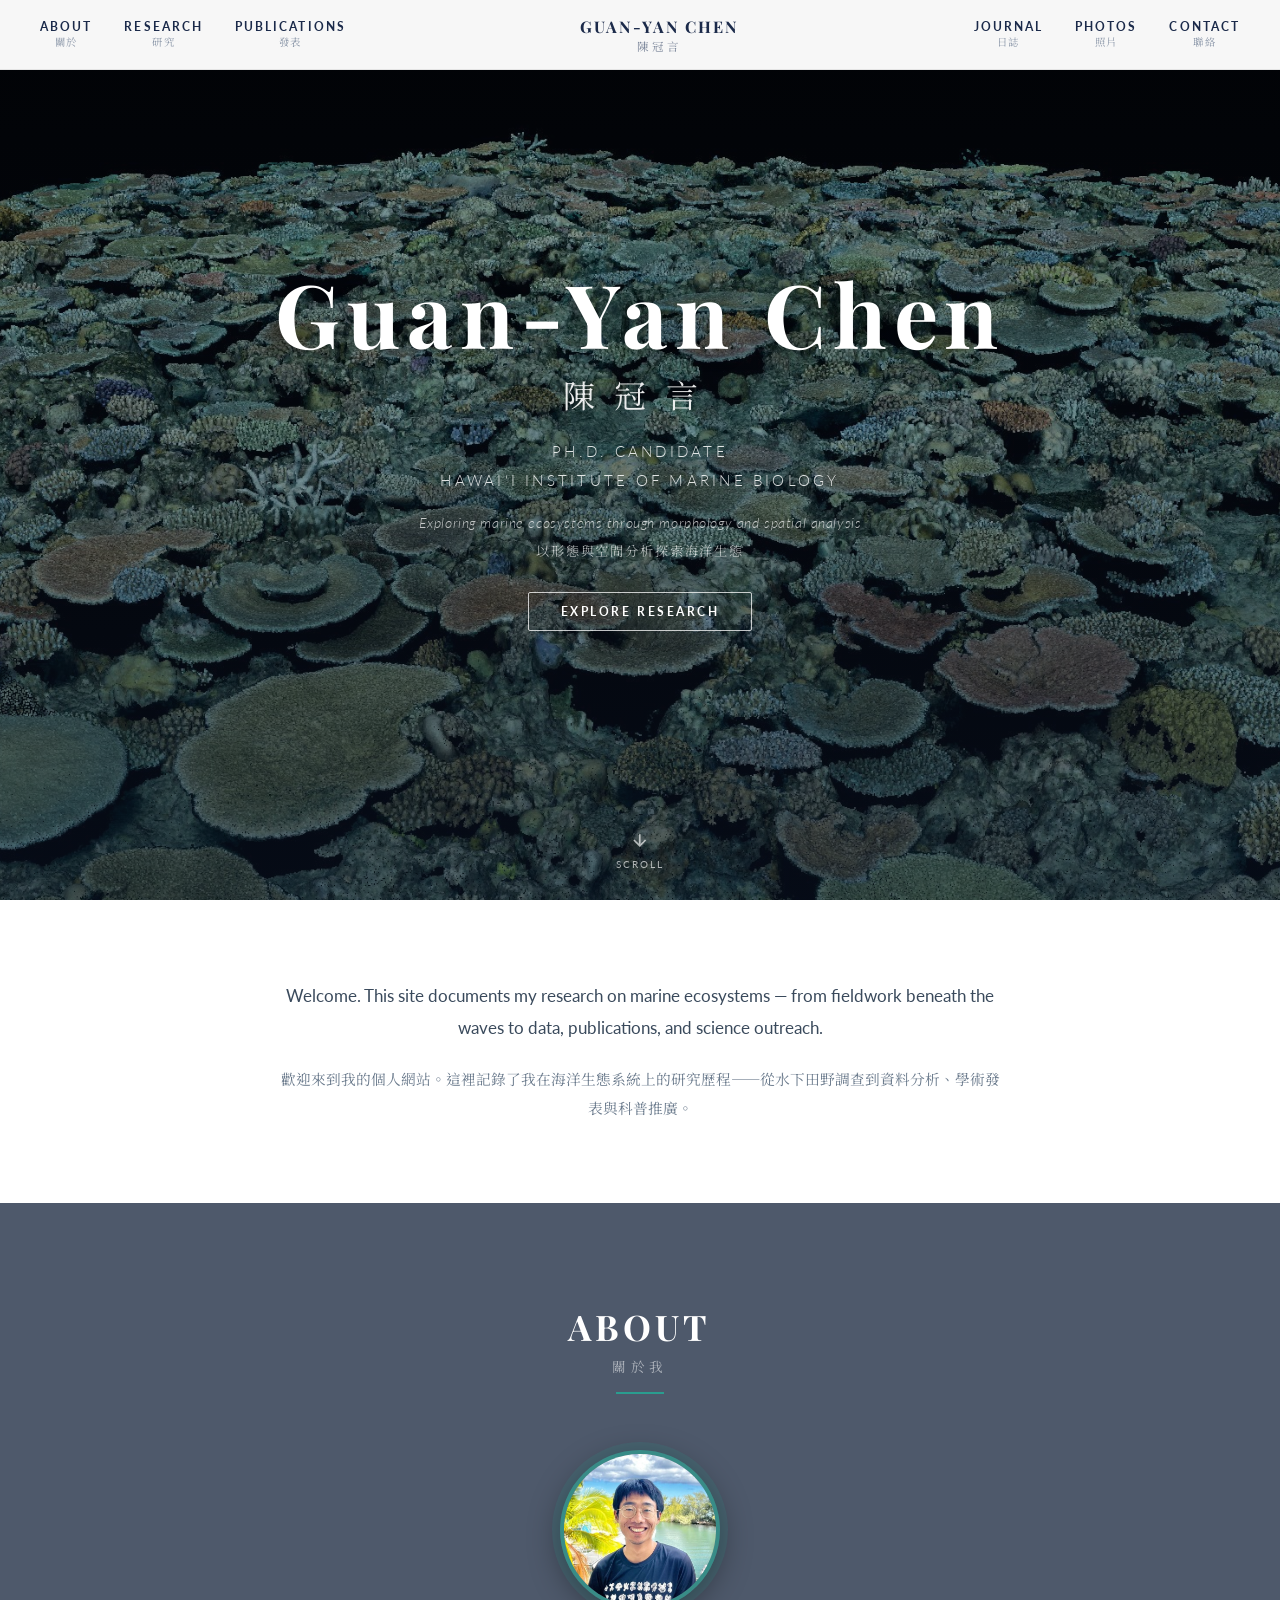
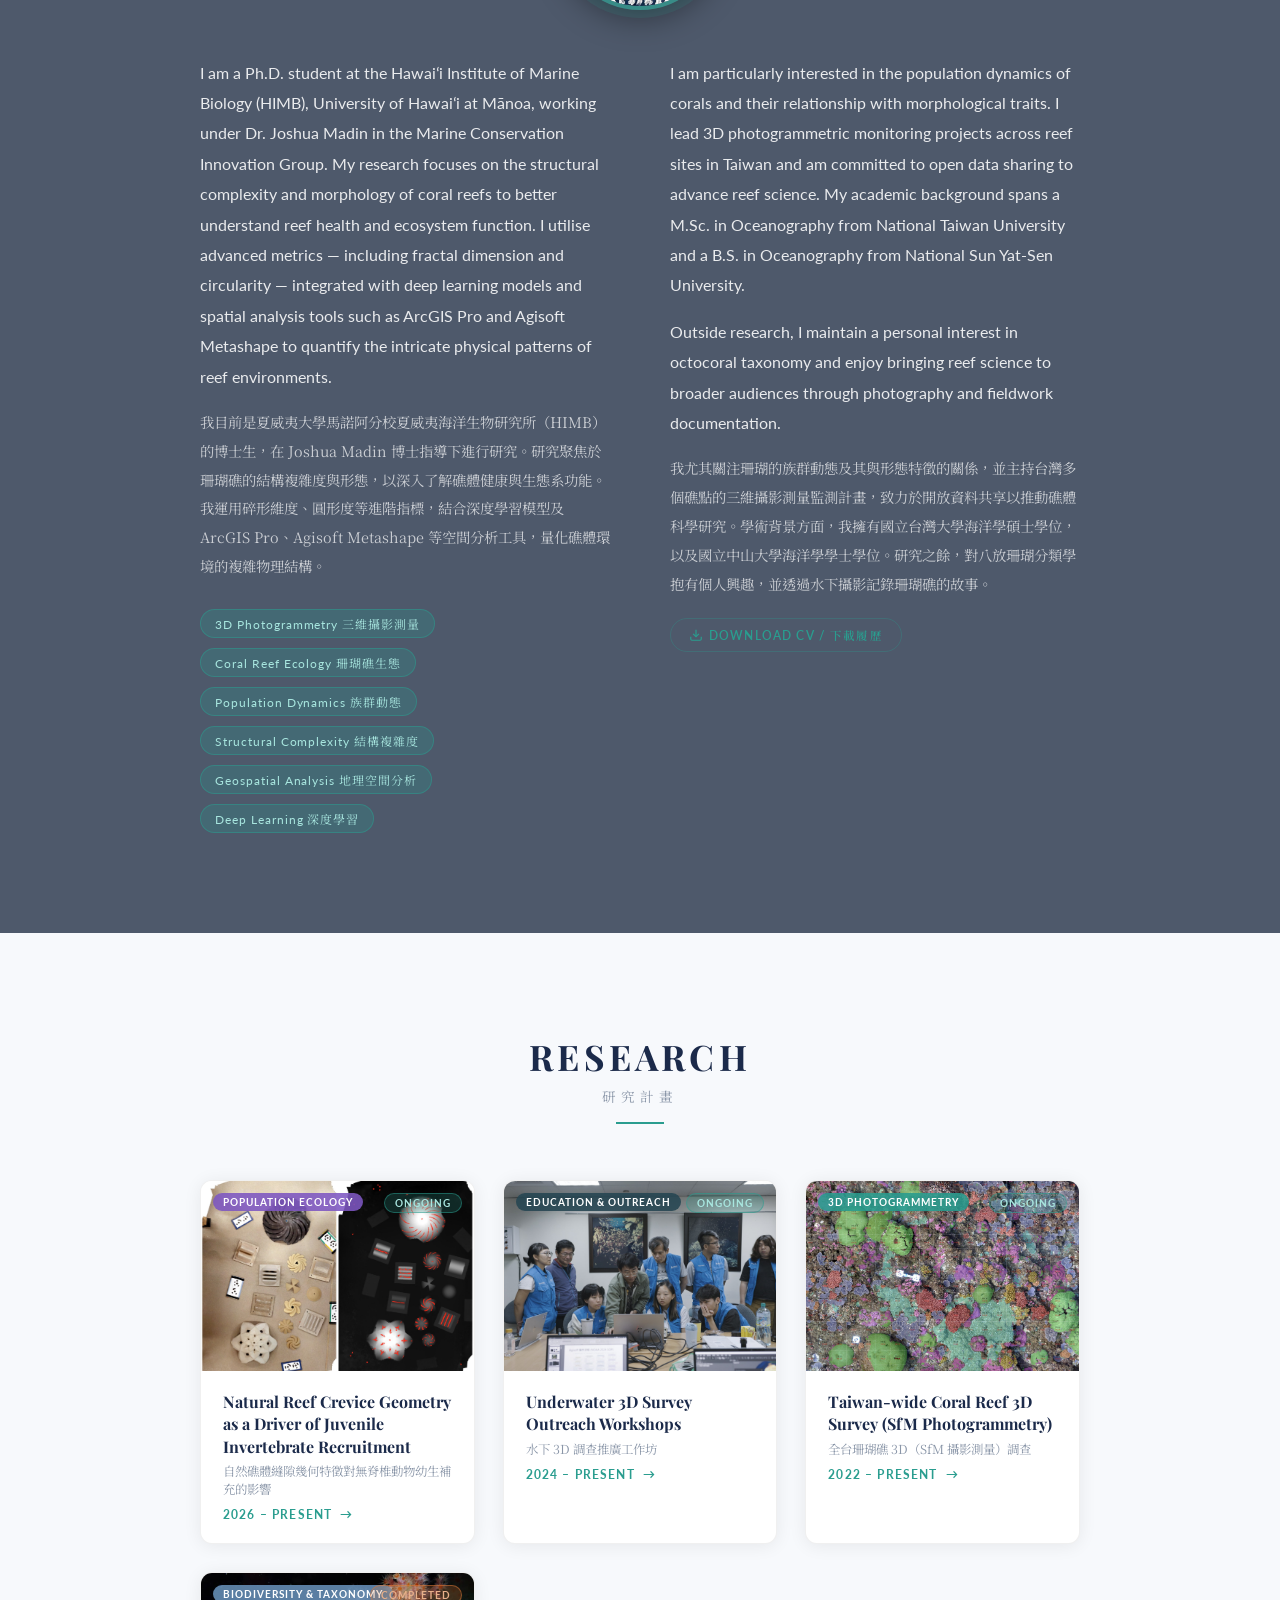
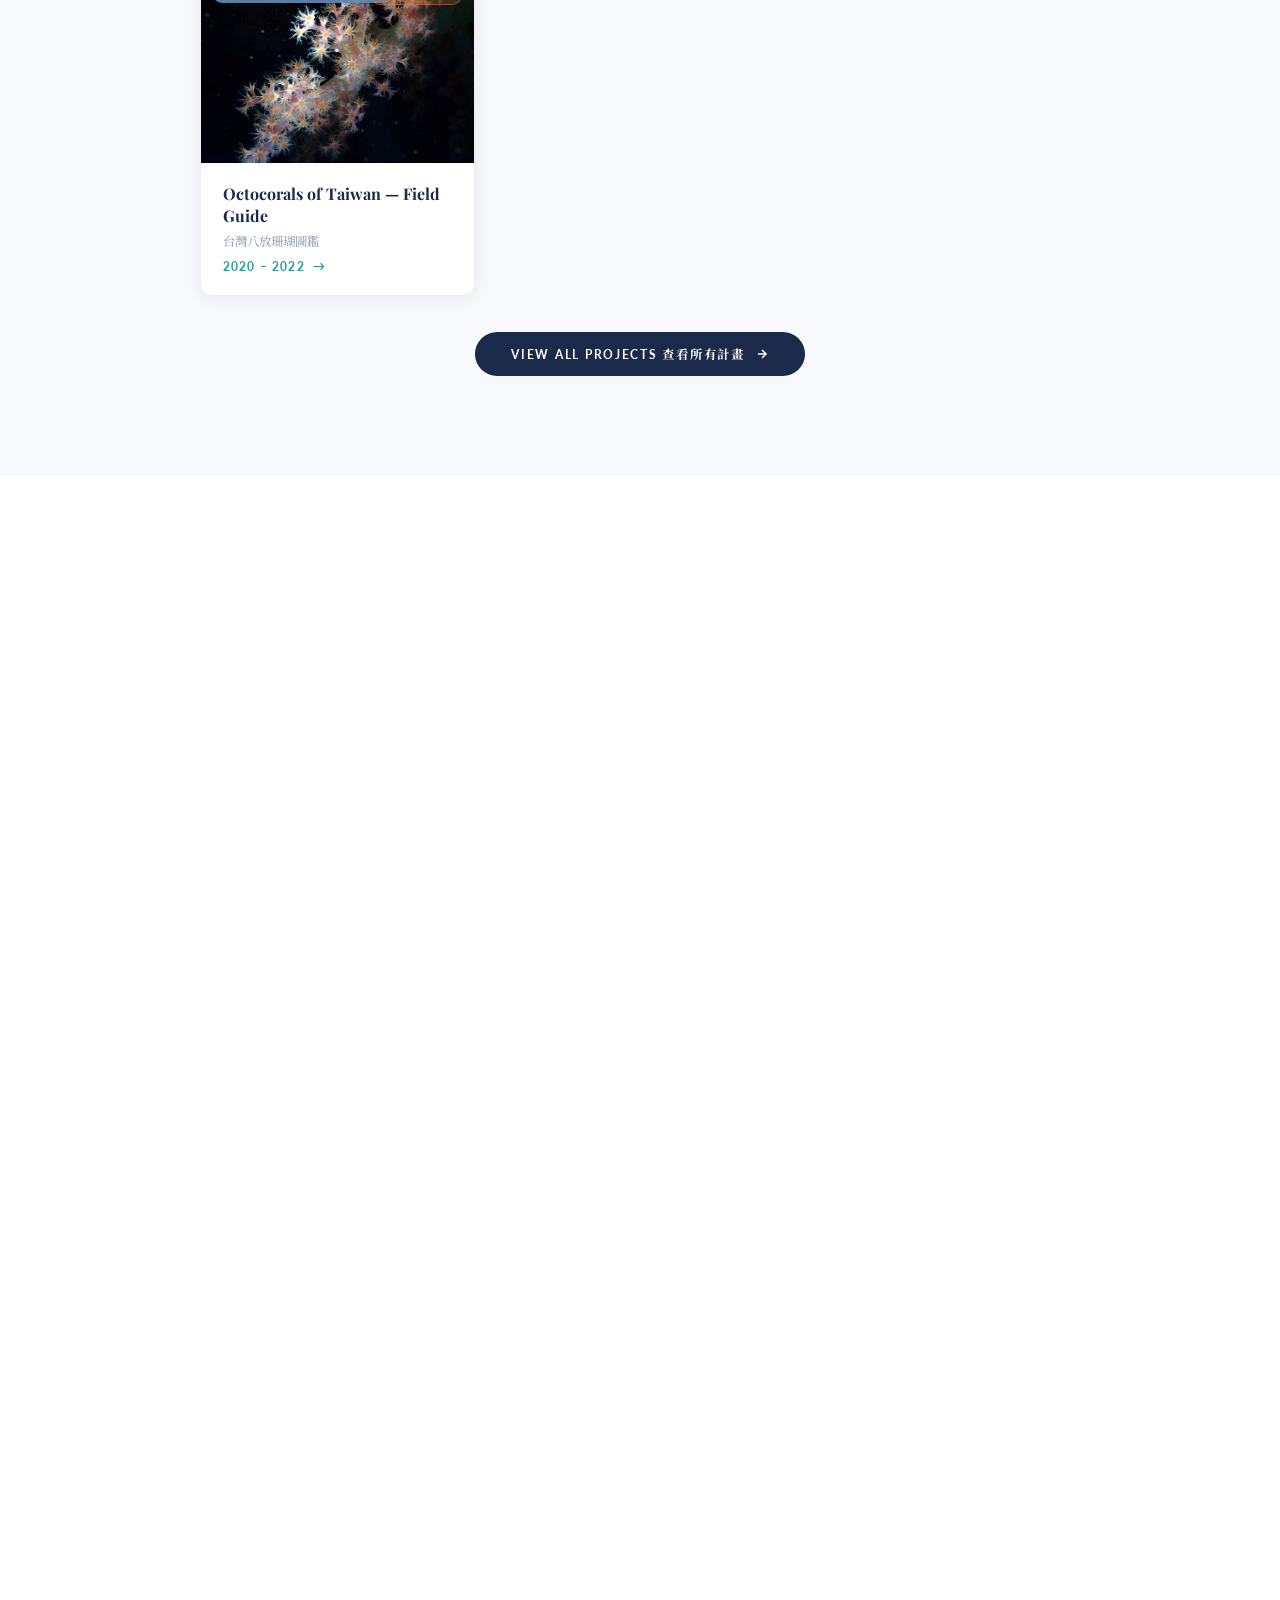
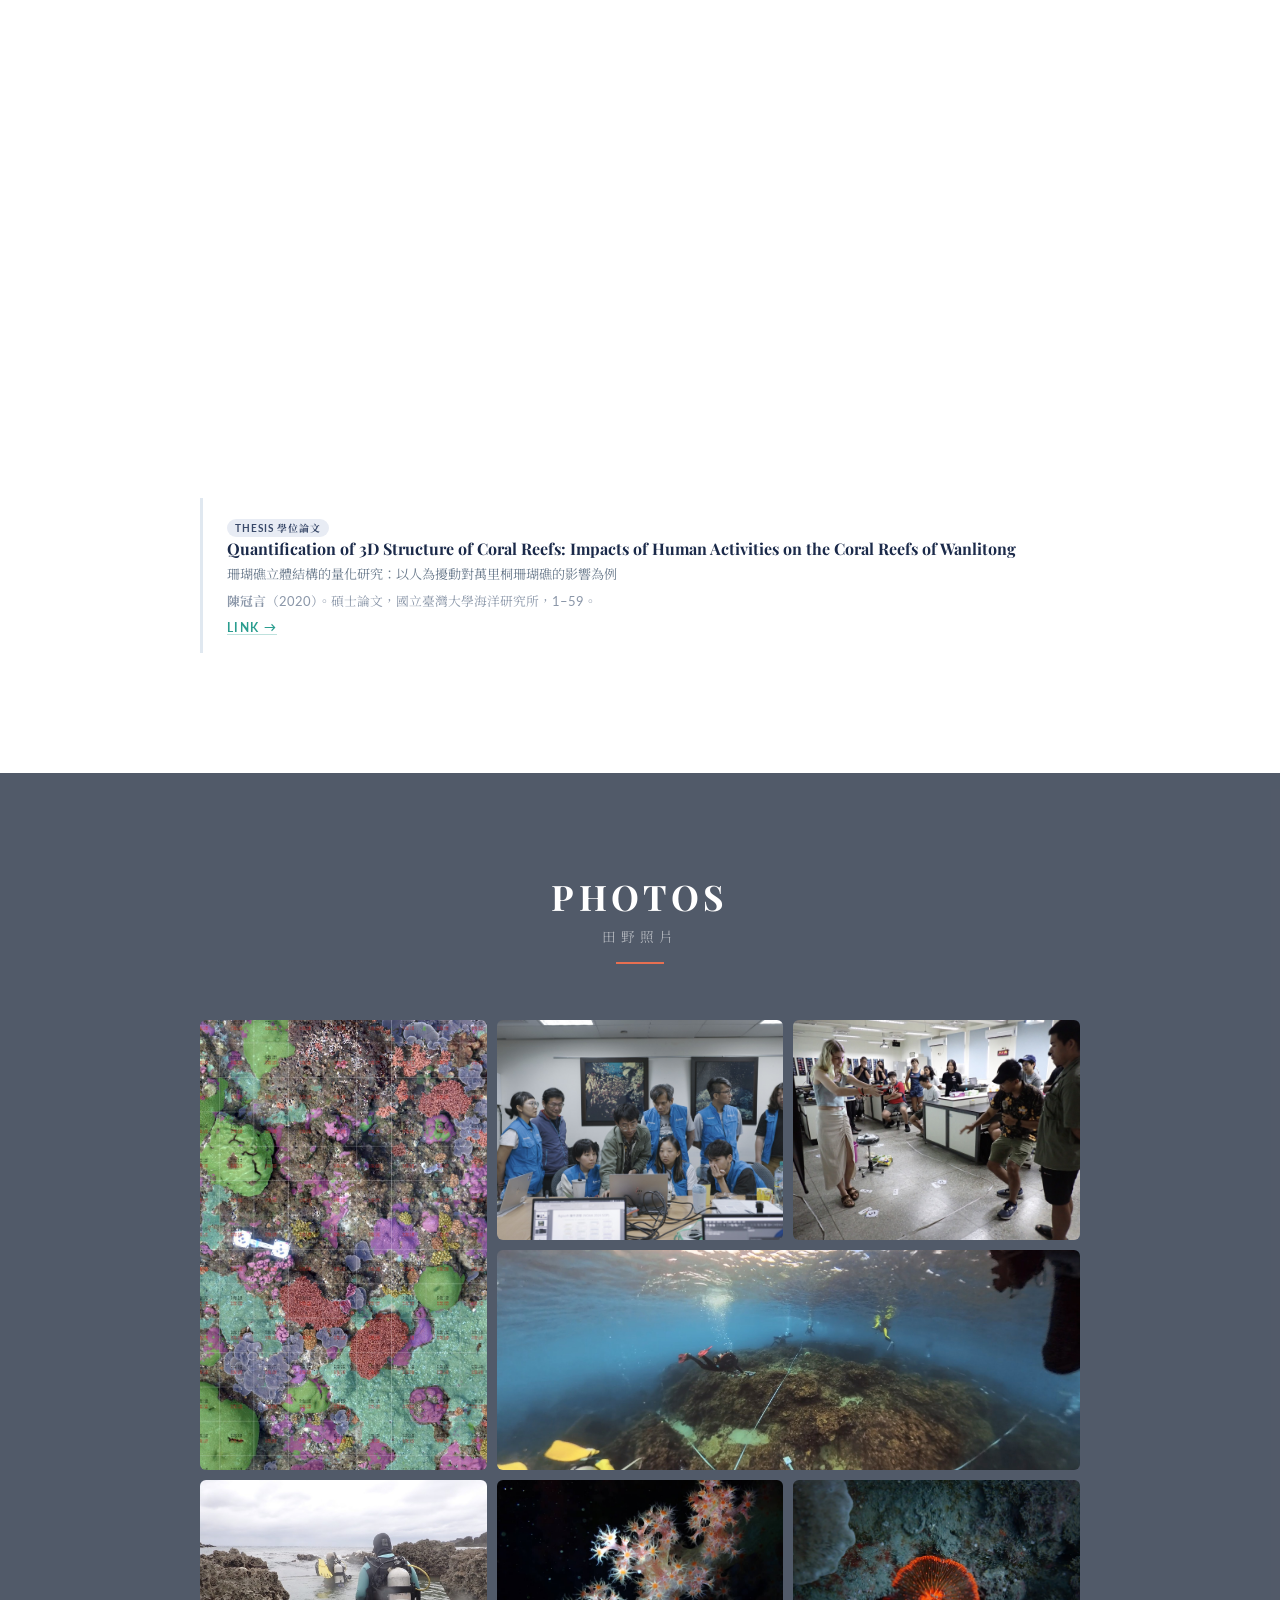
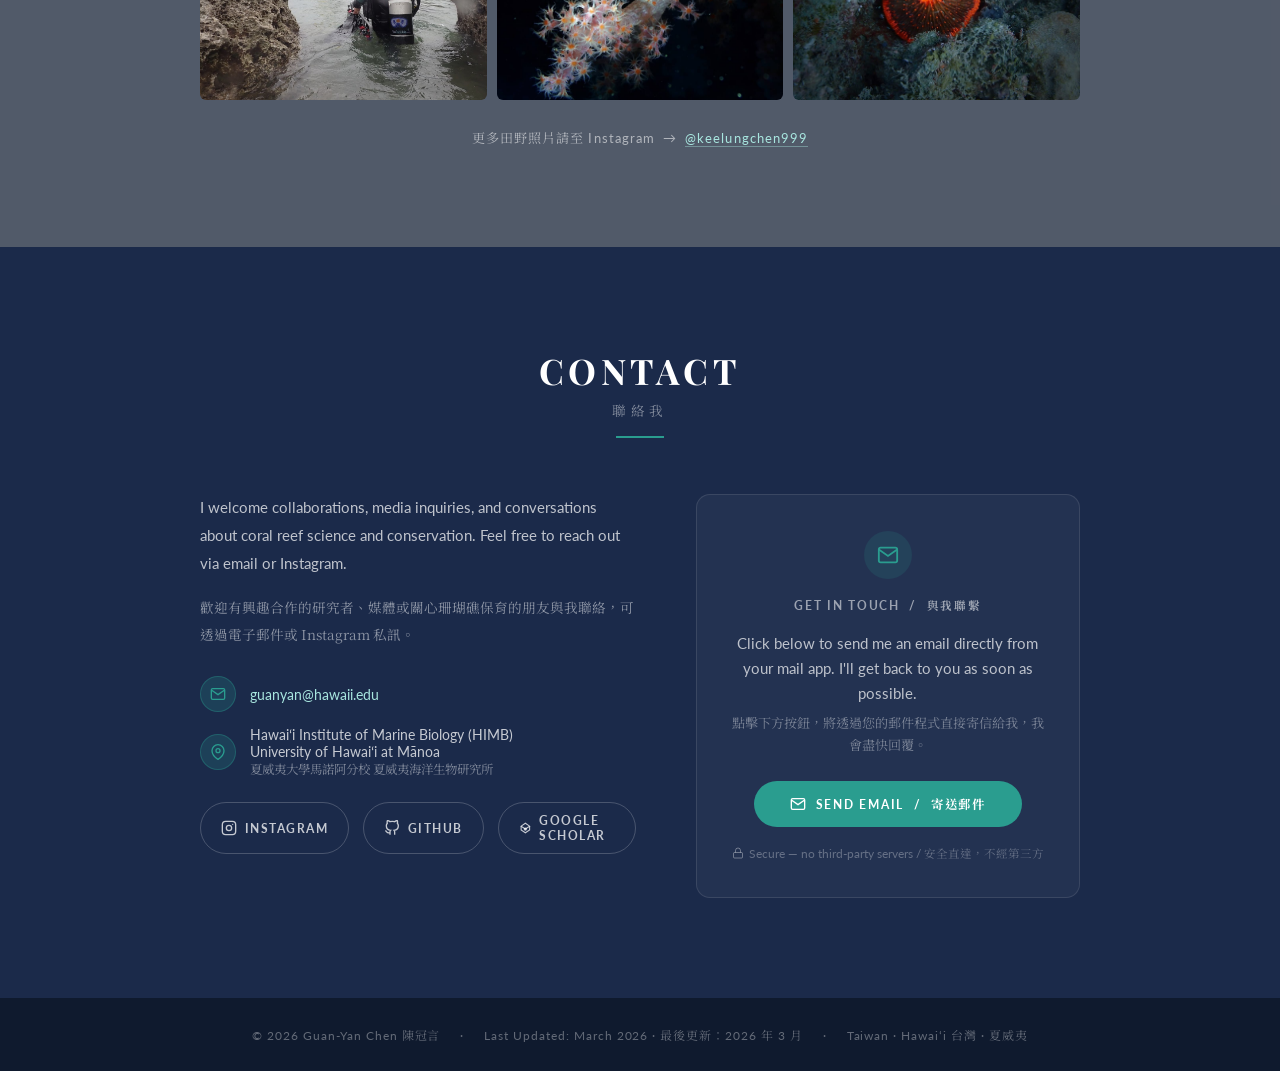
==== commit 181cae89: "uupdate thesis link" ====
--- a/index.html
+++ b/index.html
@@ -1276,7 +1276,7 @@
         <div class="pub-meta">
           <strong>陳冠言</strong>（2020）。碩士論文，國立臺灣大學海洋研究所，1–59。
         </div>
-        <a href="#" class="pub-link">Link →</a>
+        <a href="https://doi.org/10.6342/NTU202001754" target="_blank" class="pub-link">Link →</a>
       </div>
 
     </div>
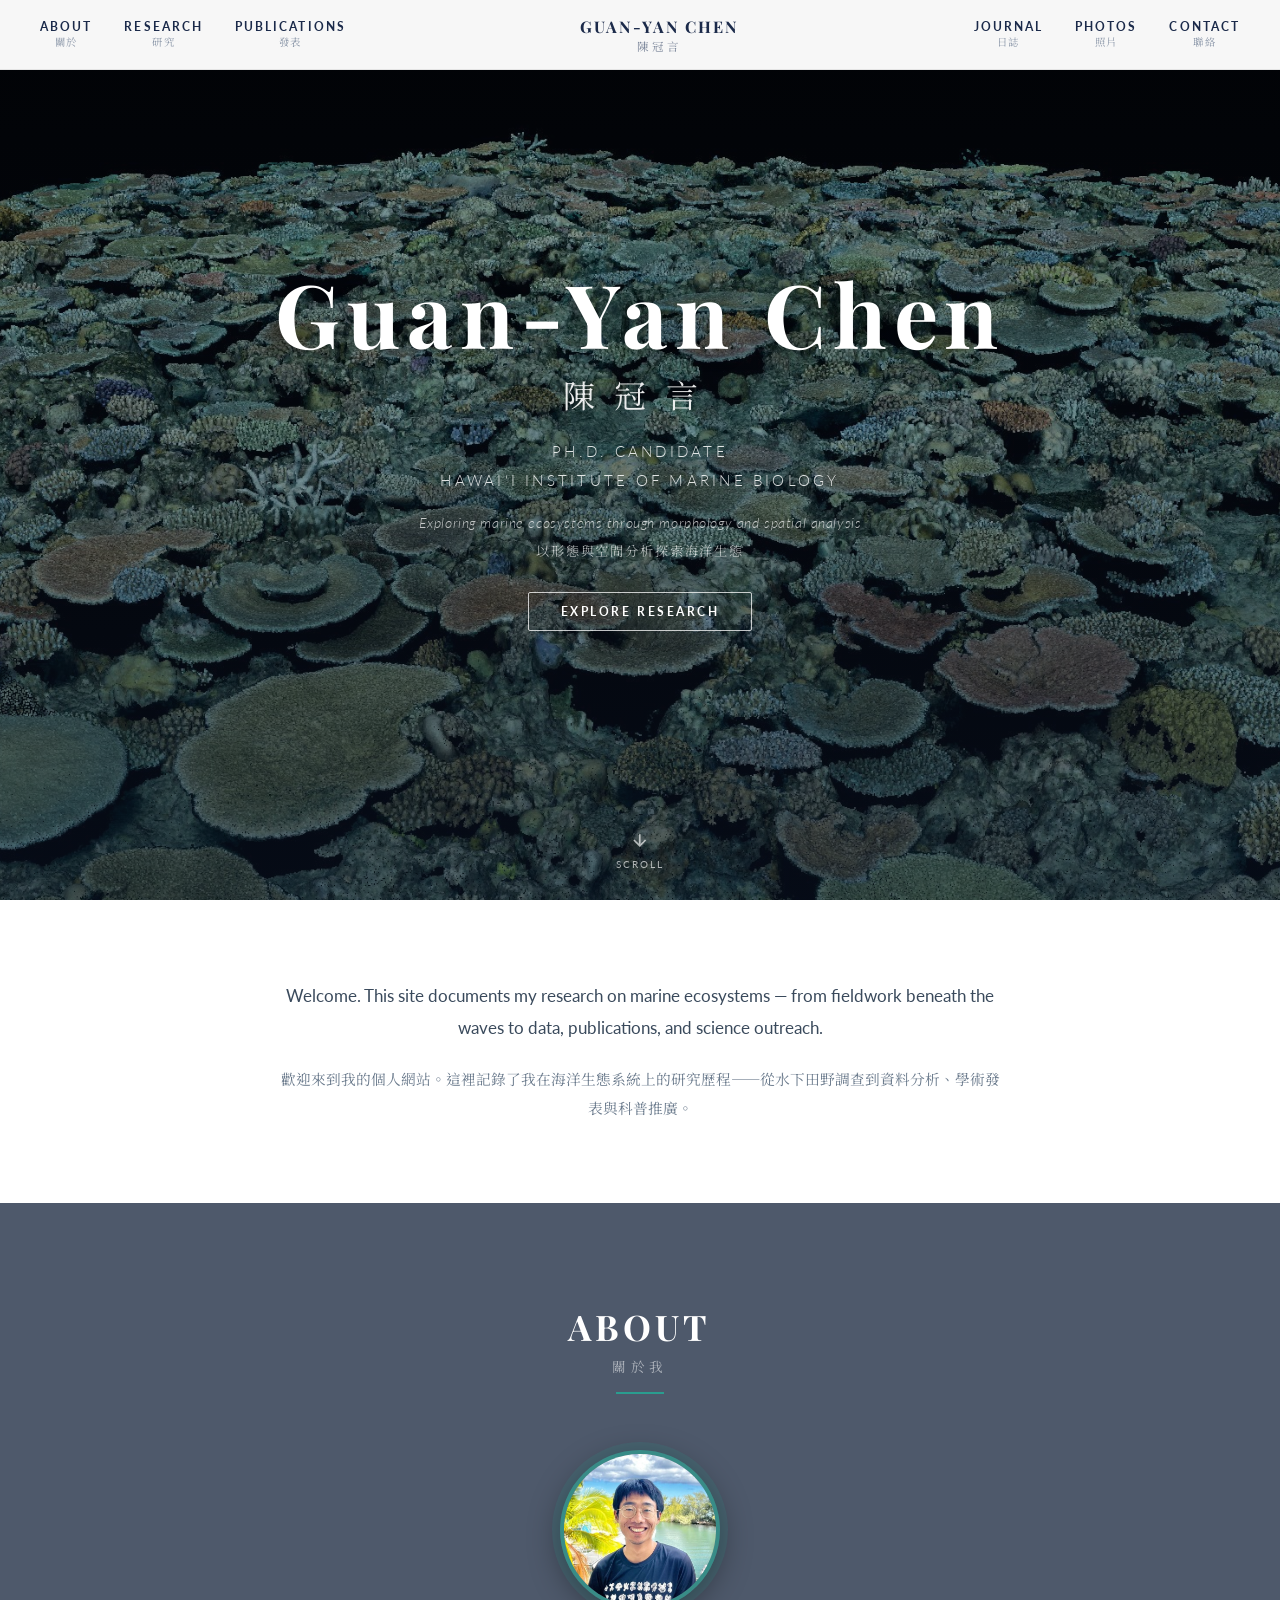
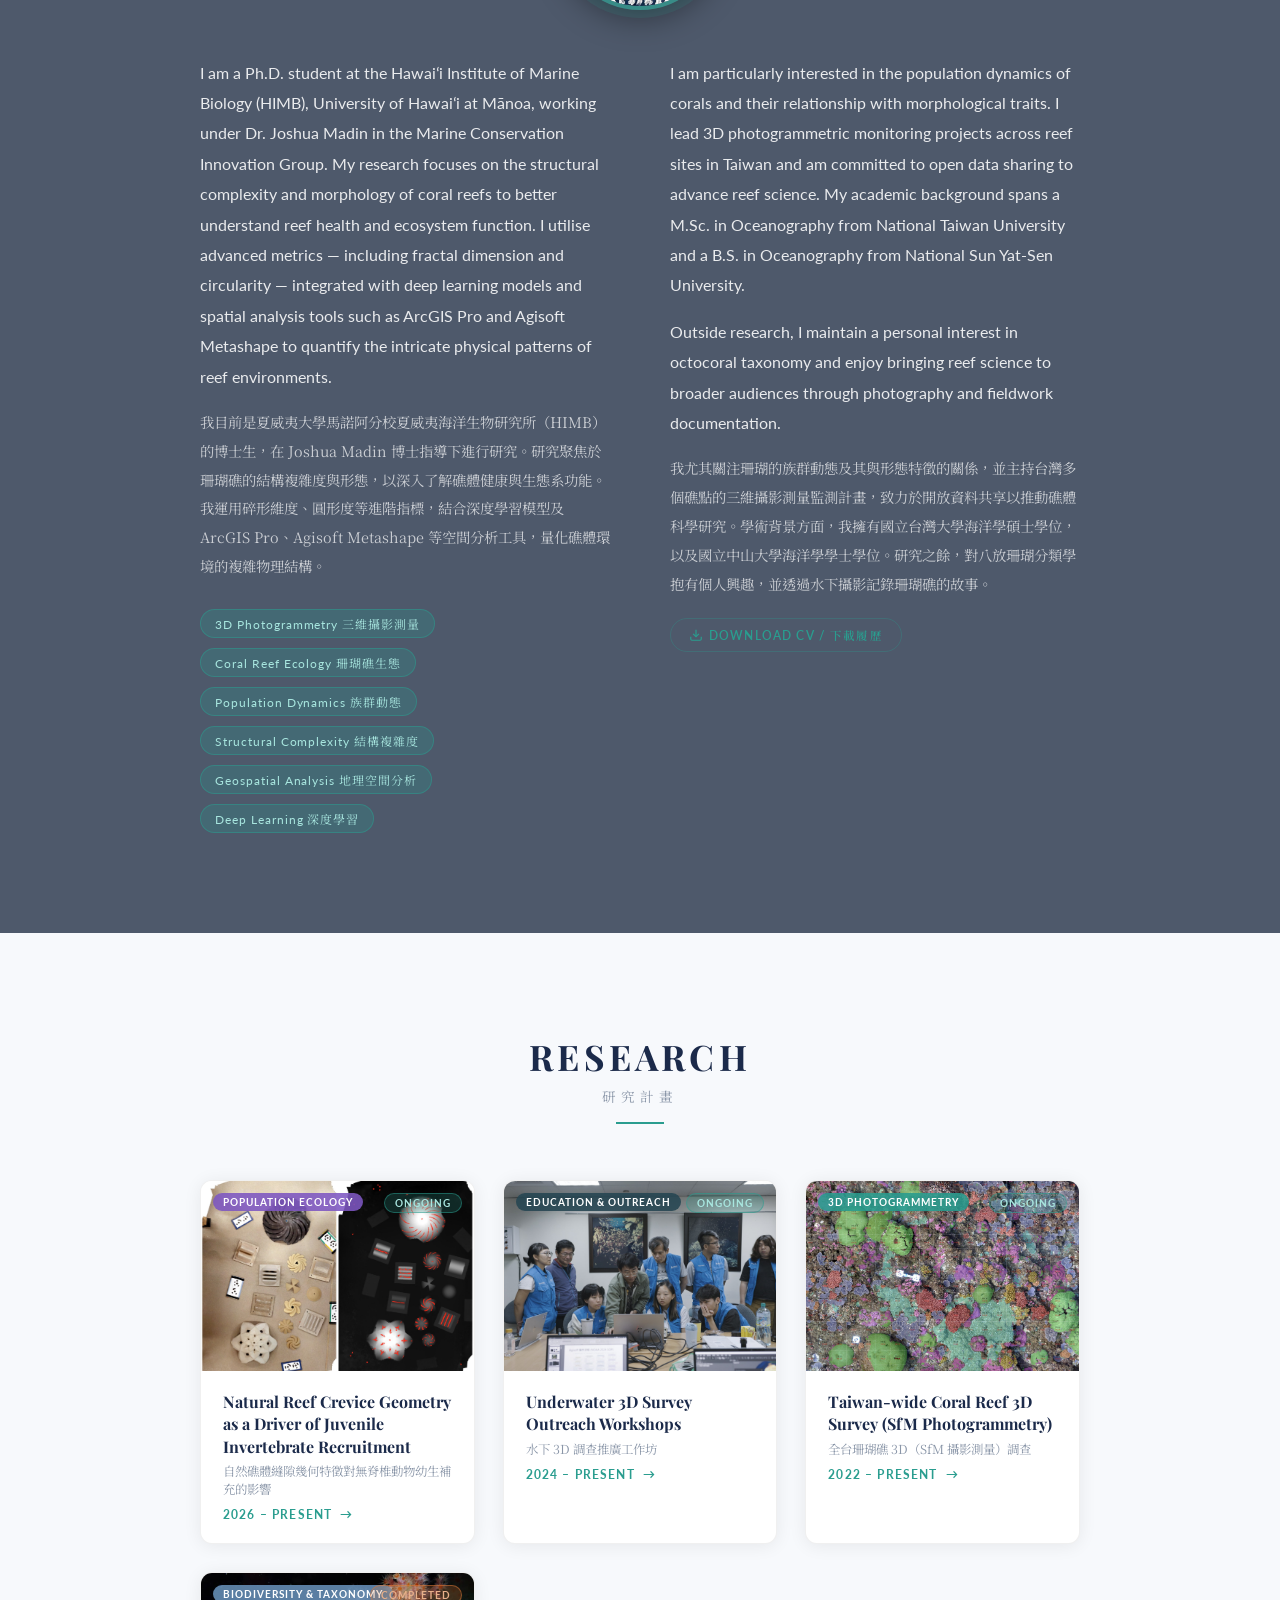
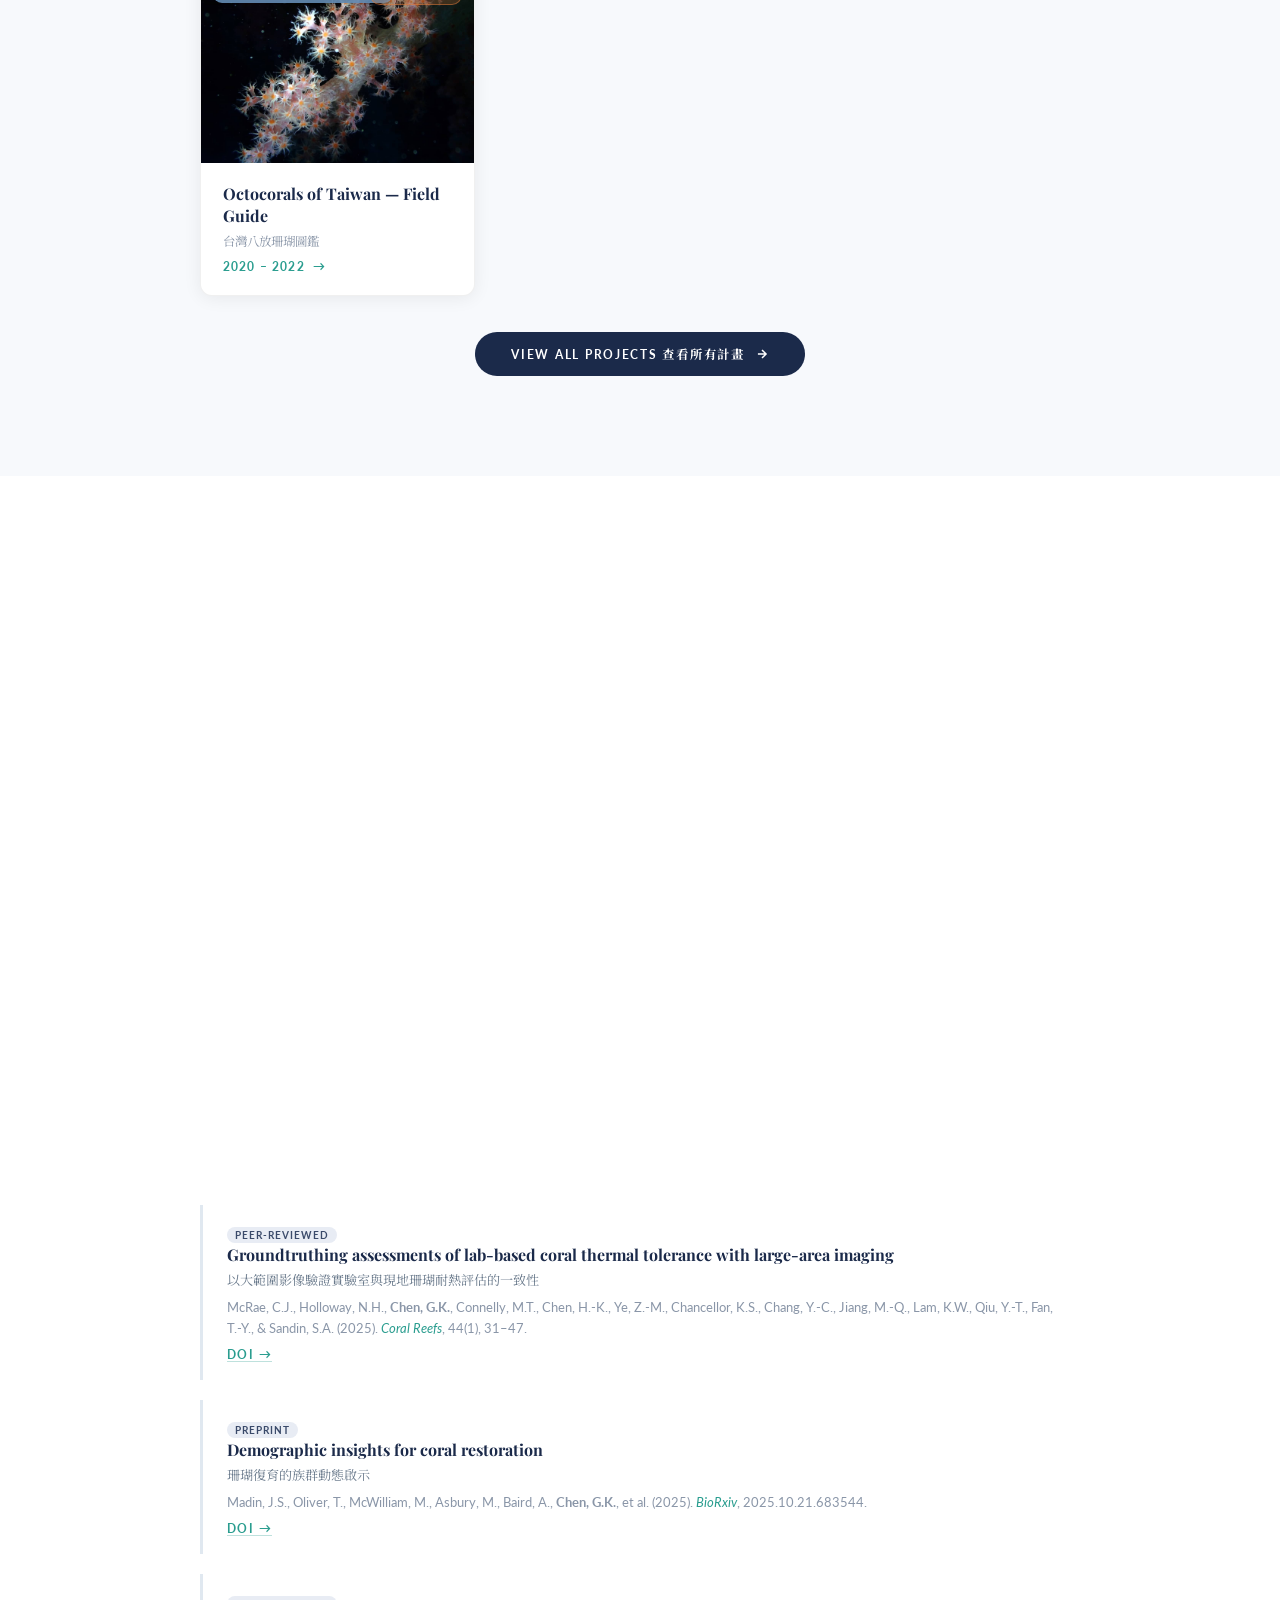
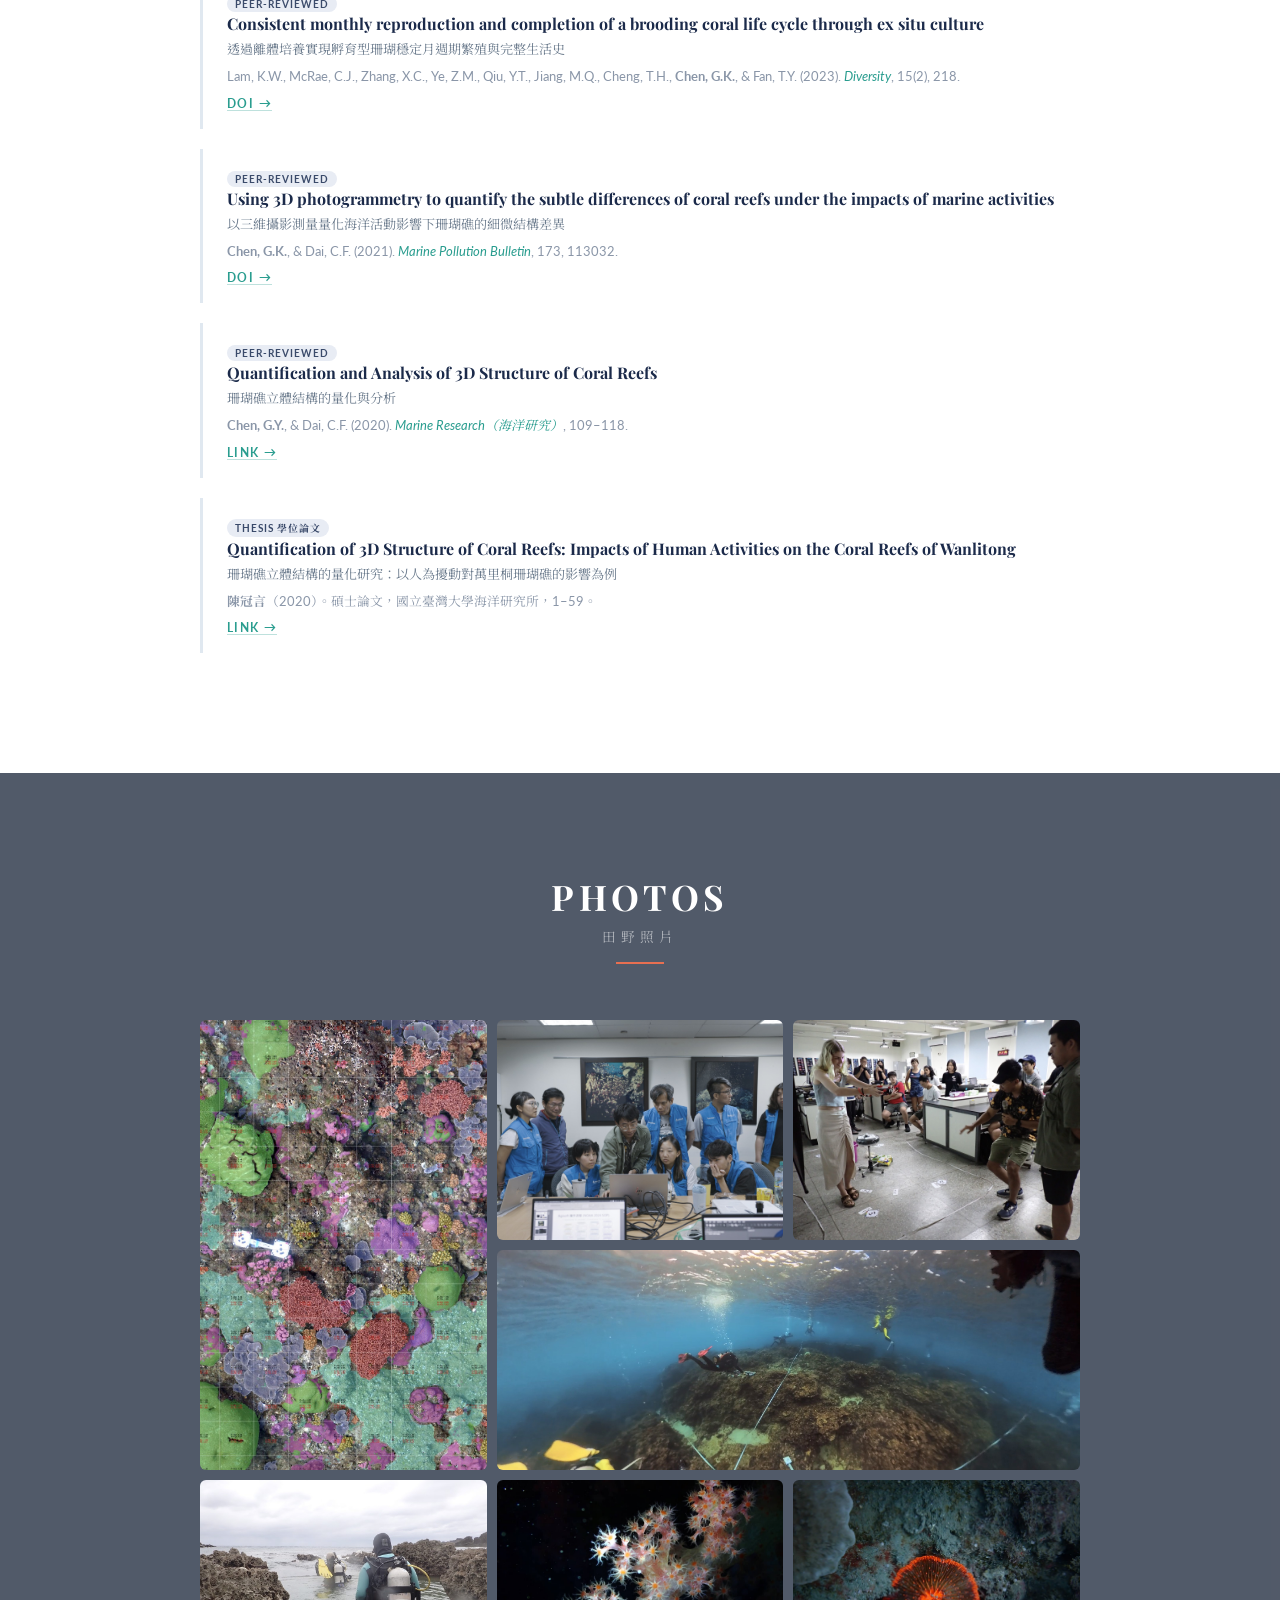
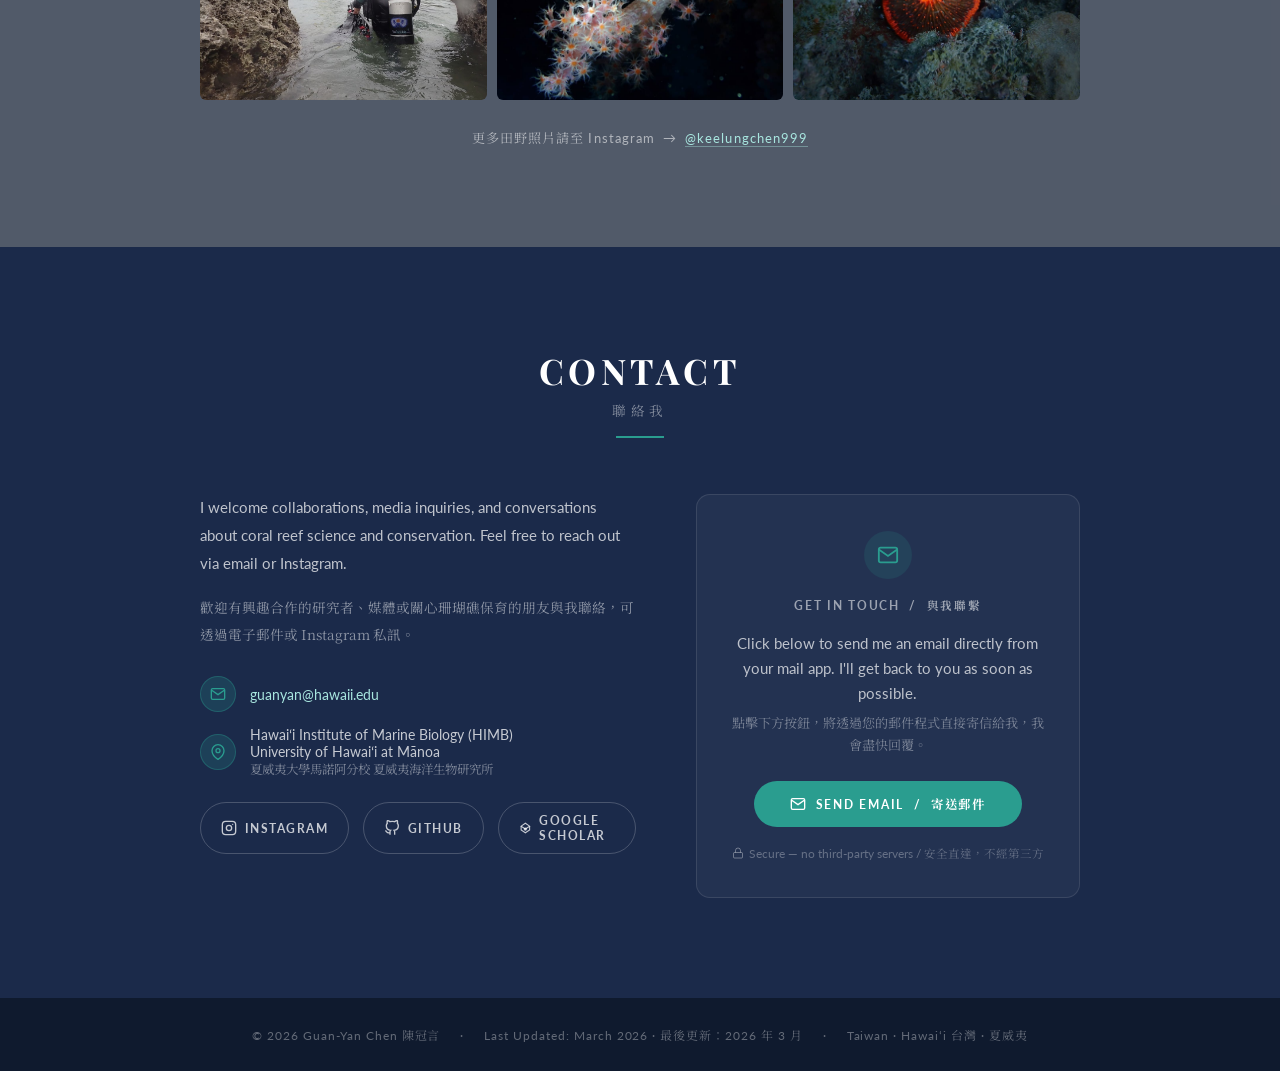
==== commit cb684889: "add photos >7" ====
--- a/index.html
+++ b/index.html
@@ -1548,15 +1548,15 @@
   // Render gallery from registry
   renderGallery();
 
-  // Lightbox with navigation (reads from GALLERY_PHOTOS + PHOTO_DB)
+  // Lightbox with navigation (reads from LIGHTBOX_PHOTOS + PHOTO_DB)
   let currentIndex = 0;
   let touchStartX = 0;
   let touchEndX = 0;
 
   function showPhoto(index) {
-    const total = GALLERY_PHOTOS.length;
+    const total = LIGHTBOX_PHOTOS.length;
     currentIndex = ((index % total) + total) % total;
-    const entry = GALLERY_PHOTOS[currentIndex];
+    const entry = LIGHTBOX_PHOTOS[currentIndex];
     const info = getPhotoInfo(entry.file);
 
     const lbImg = document.getElementById('lightbox-img');
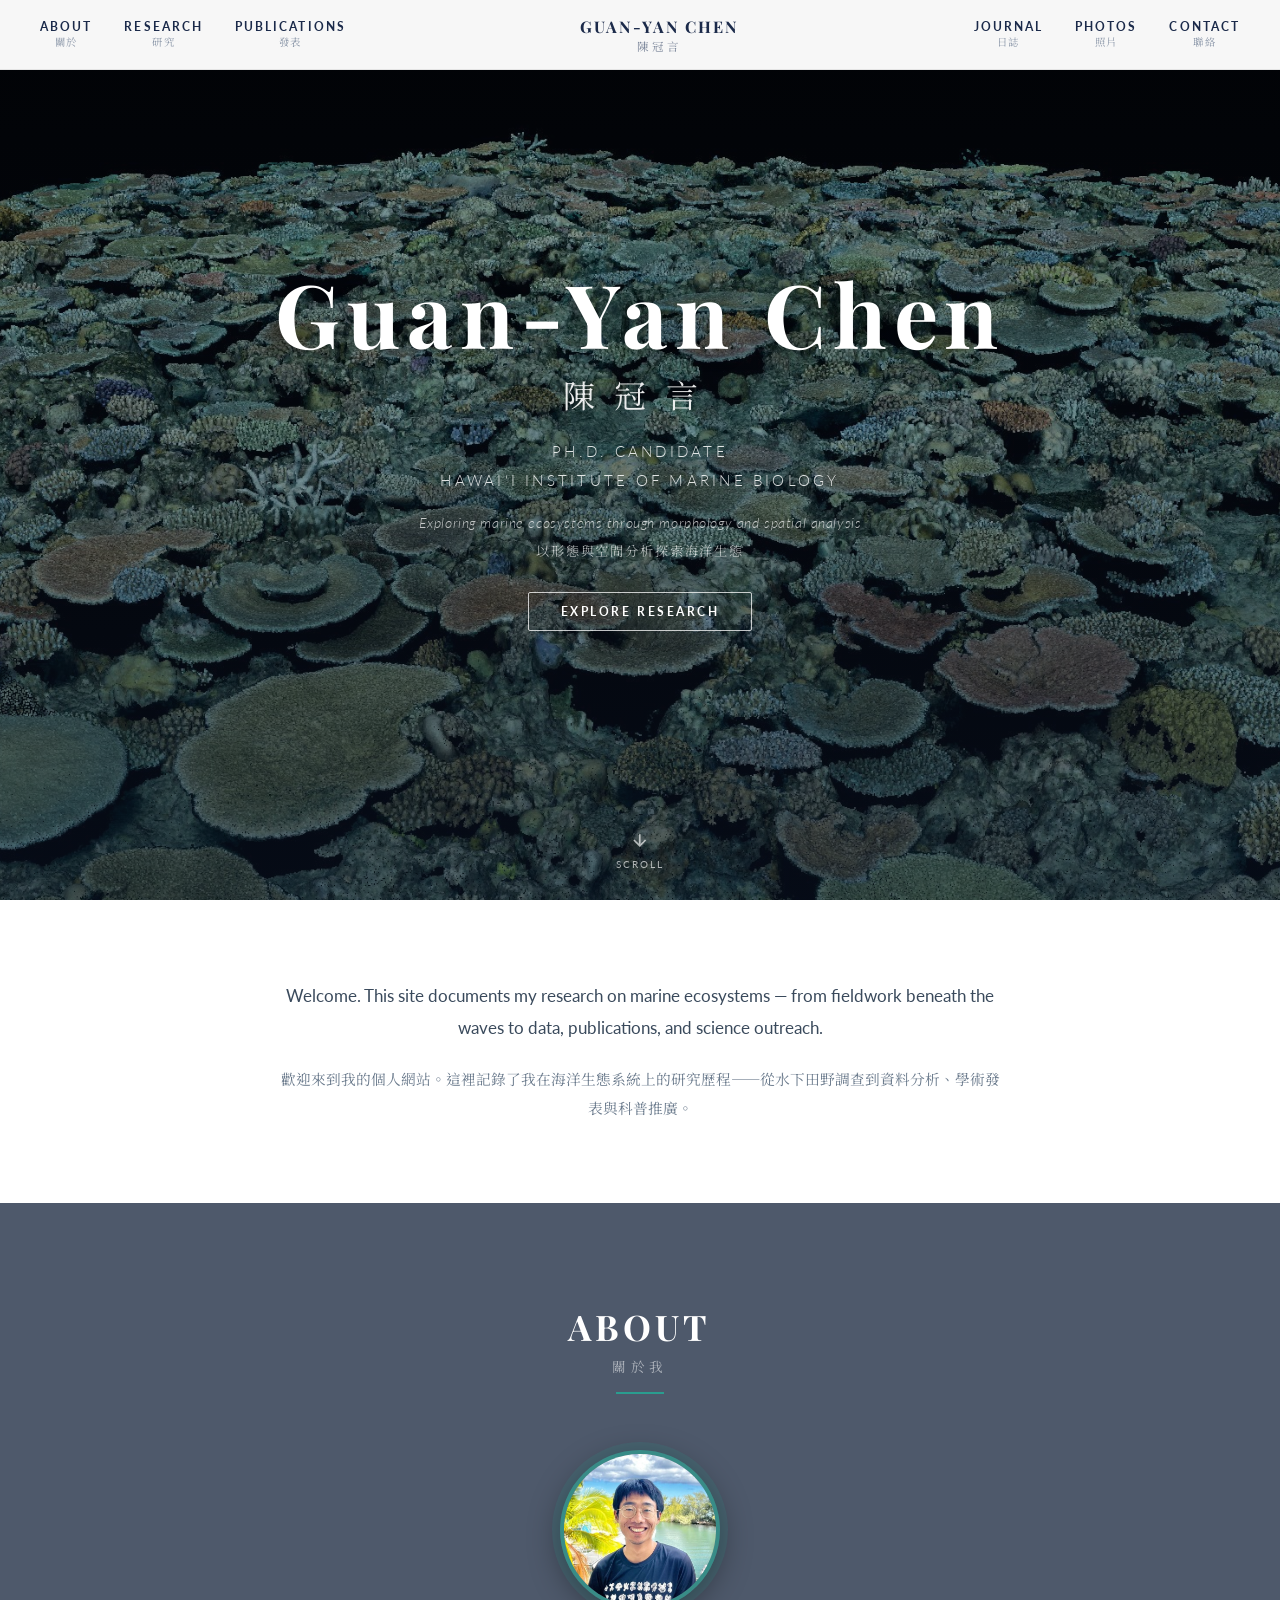
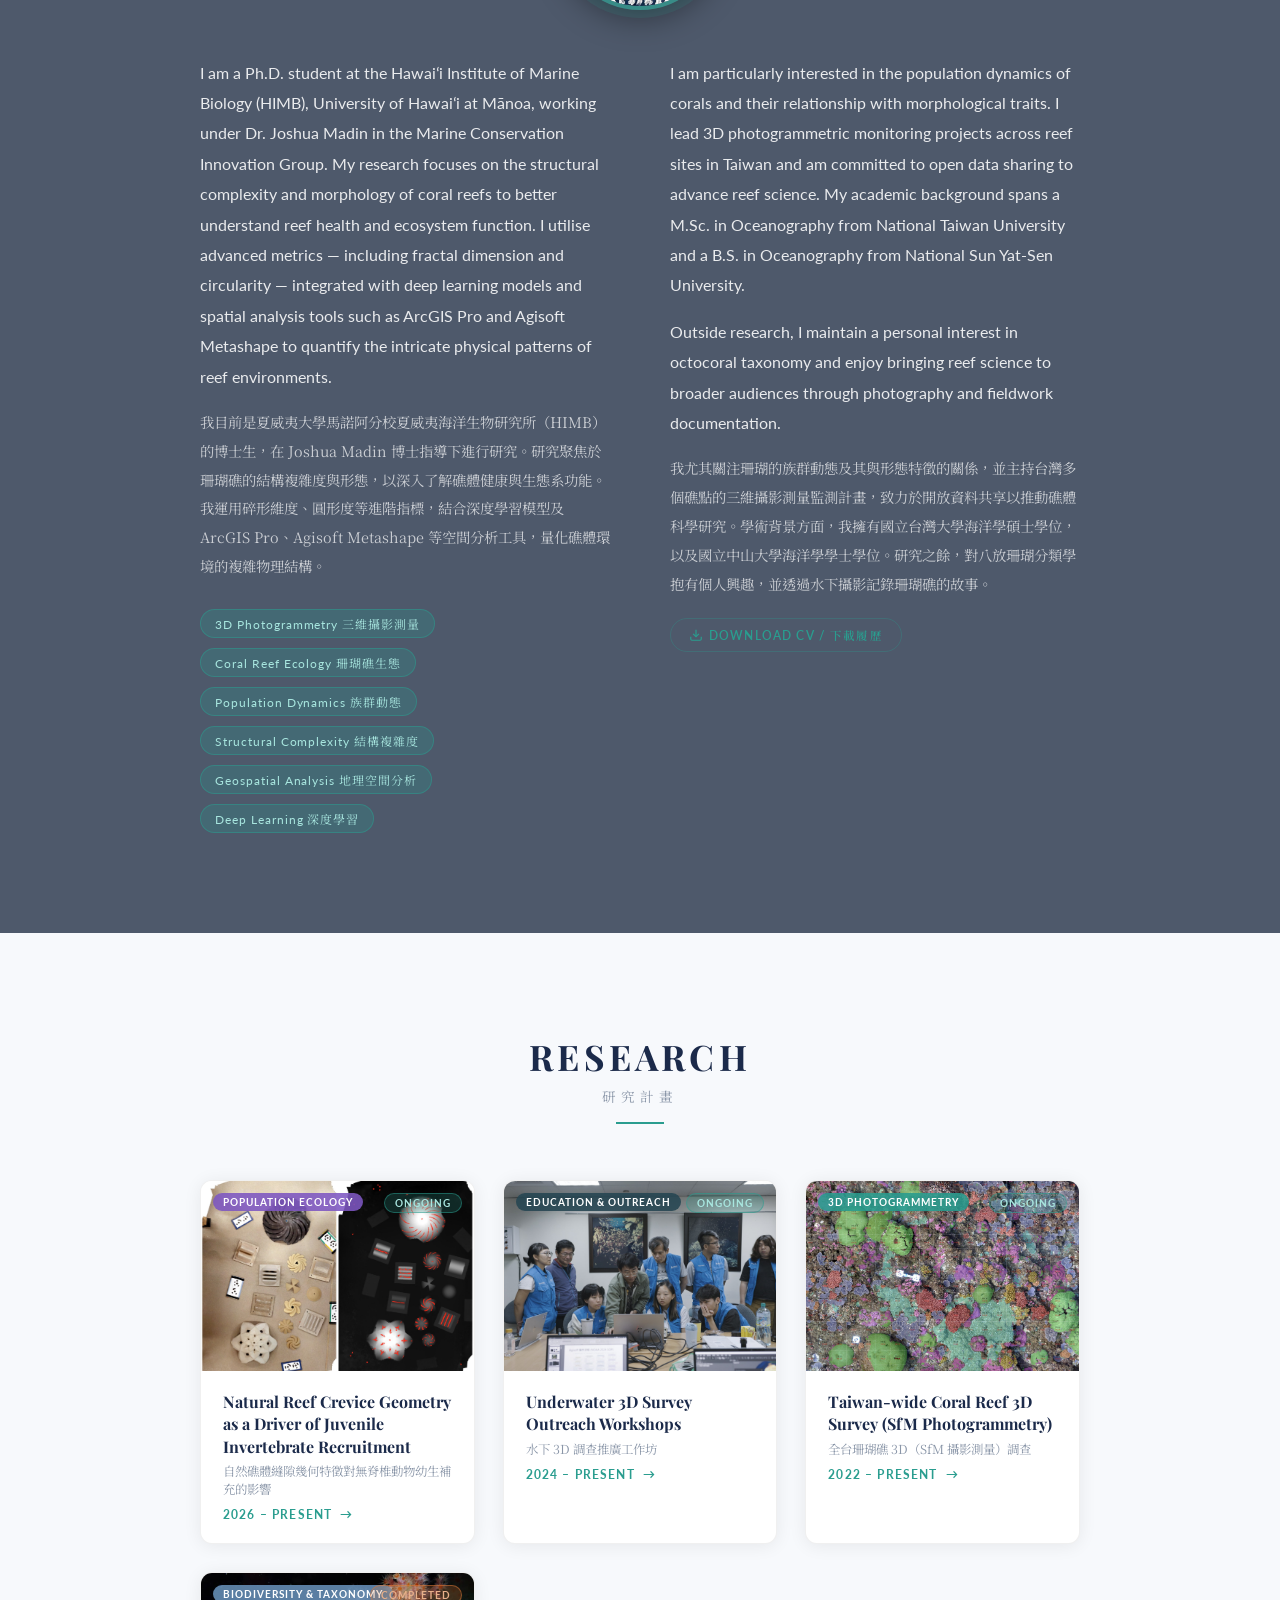
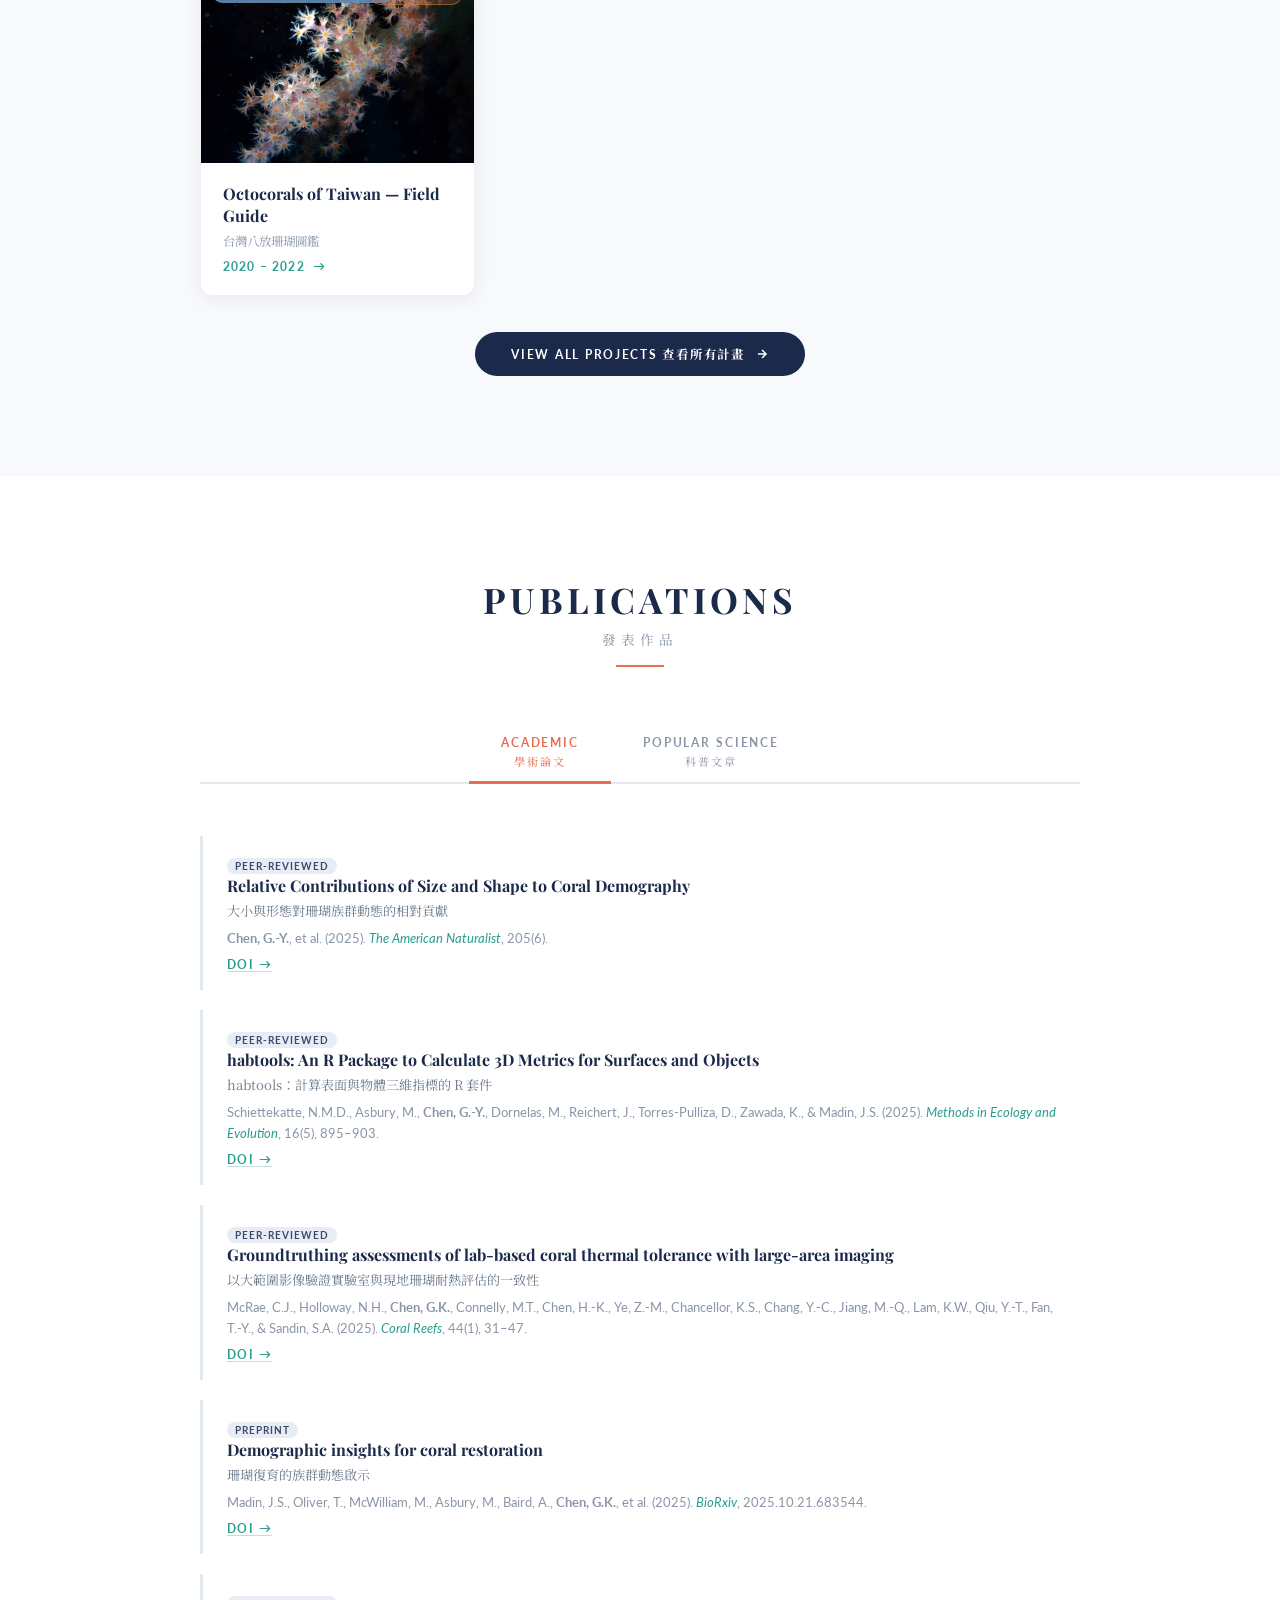
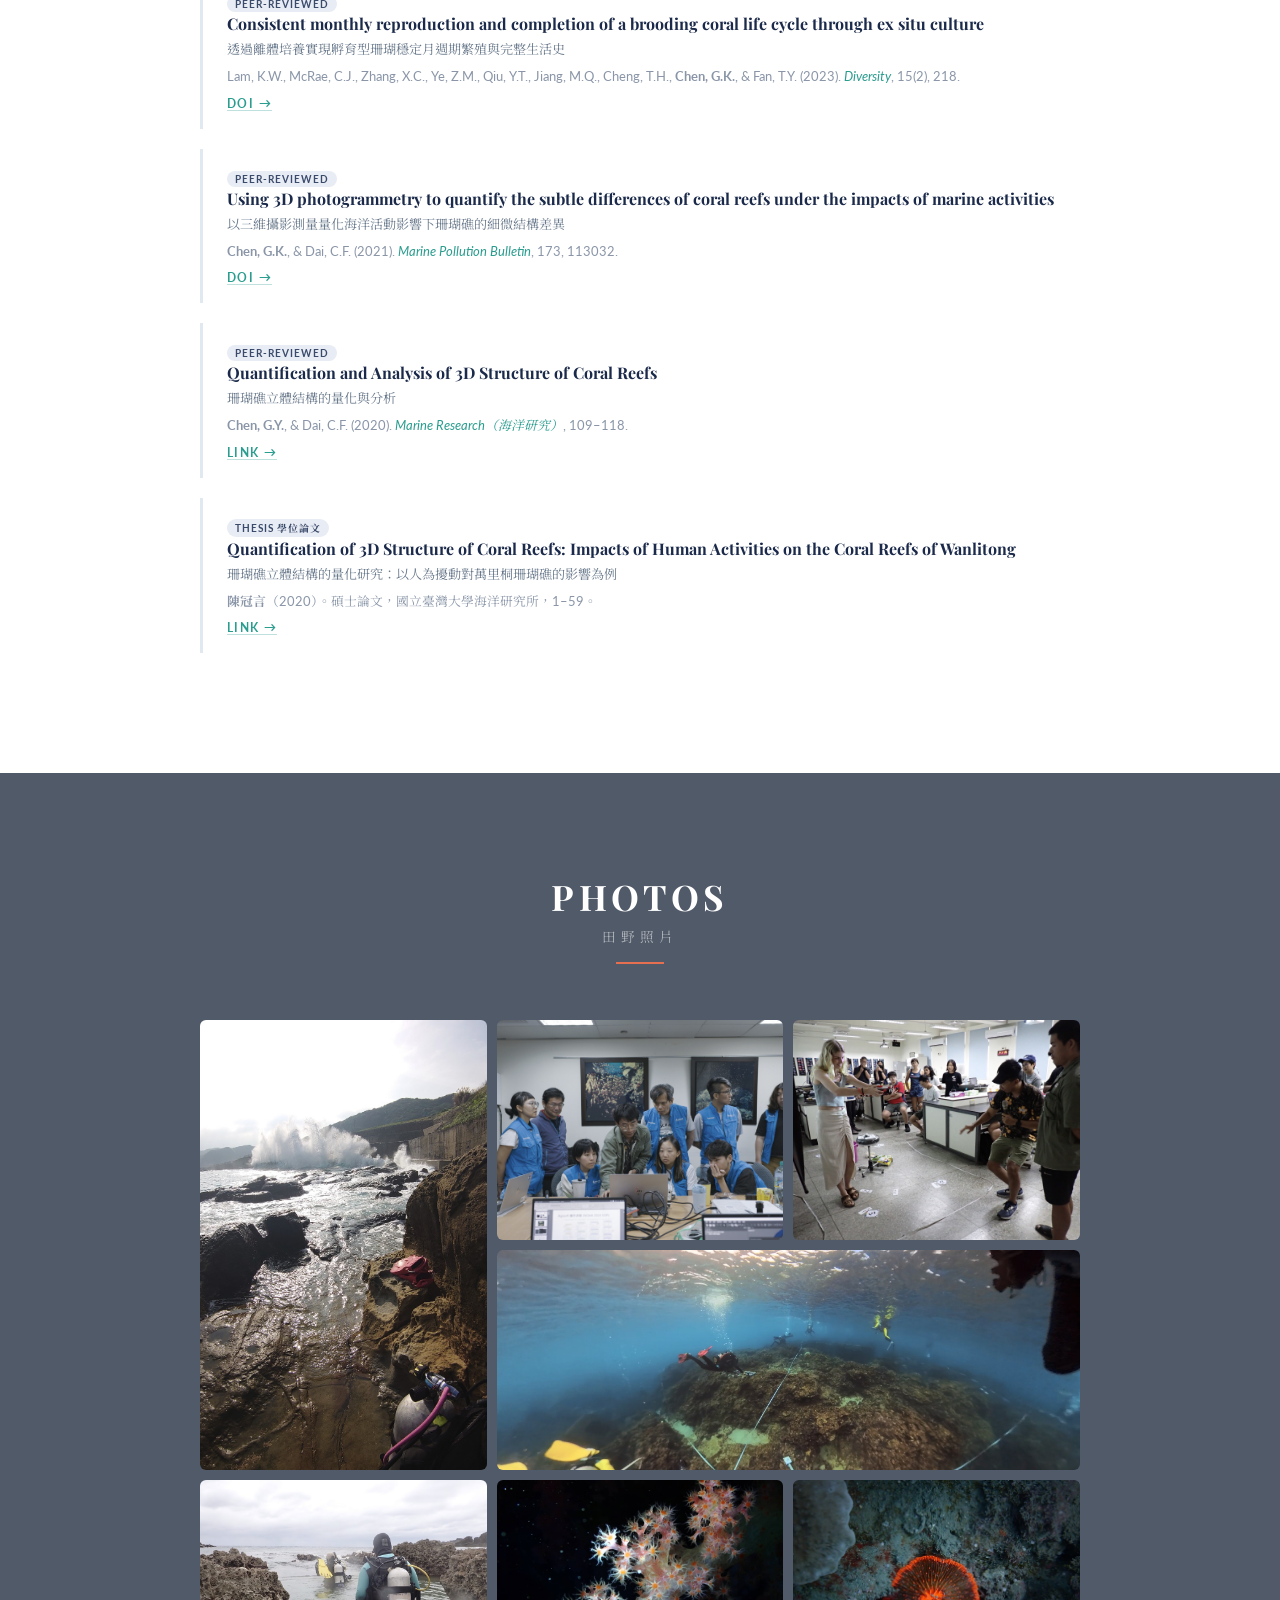
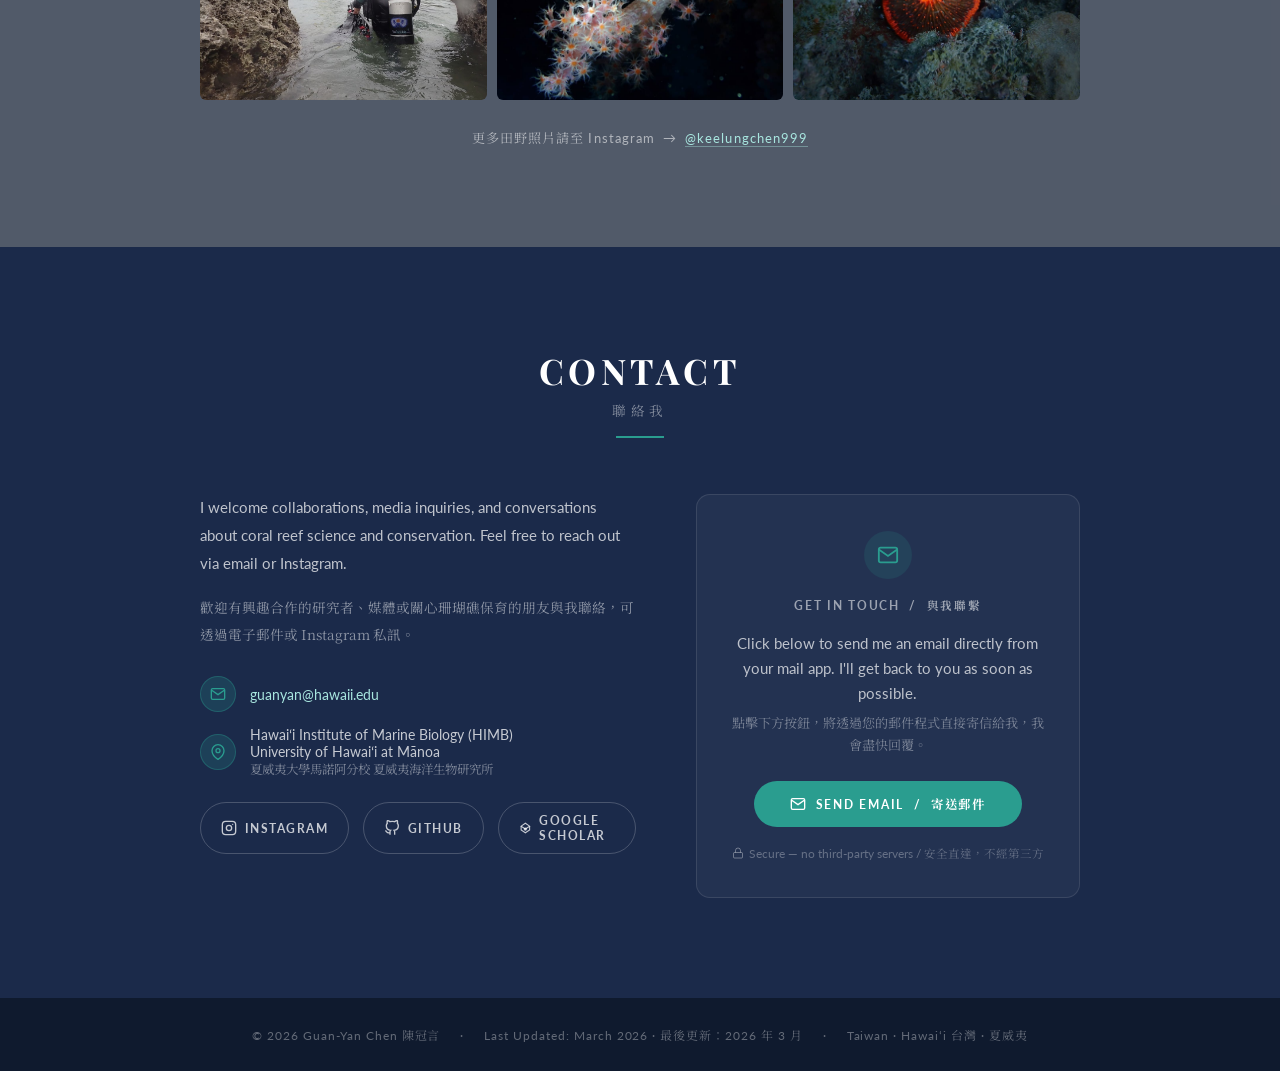
==== commit 948309cd: "add photos random appear" ====
--- a/index.html
+++ b/index.html
@@ -621,11 +621,15 @@
     .photo-item.tall { grid-row: span 2; }
     .photo-item.wide { grid-column: span 2; }
     .photo-item img {
+      position: absolute;
+      inset: 0;
       width: 100%; height: 100%;
       object-fit: cover;
-      transition: transform 0.5s;
-    }
-    .photo-item:hover img { transform: scale(1.07); }
+      transition: opacity 1s ease, transform 0.5s ease;
+    }
+    .photo-item img.active { opacity: 1; z-index: 1; }
+    .photo-item img:not(.active) { opacity: 0; z-index: 0; }
+    .photo-item:hover img.active { transform: scale(1.07); }
     .photo-caption {
       position: absolute;
       bottom: 0; left: 0; right: 0;
@@ -637,6 +641,7 @@
       text-transform: uppercase;
       opacity: 0;
       transition: opacity 0.3s;
+      z-index: 2;
     }
     .photo-item:hover .photo-caption { opacity: 1; }
     .photo-note {
@@ -1547,6 +1552,7 @@
 
   // Render gallery from registry
   renderGallery();
+  startGalleryCycle();
 
   // Lightbox with navigation (reads from LIGHTBOX_PHOTOS + PHOTO_DB)
   let currentIndex = 0;
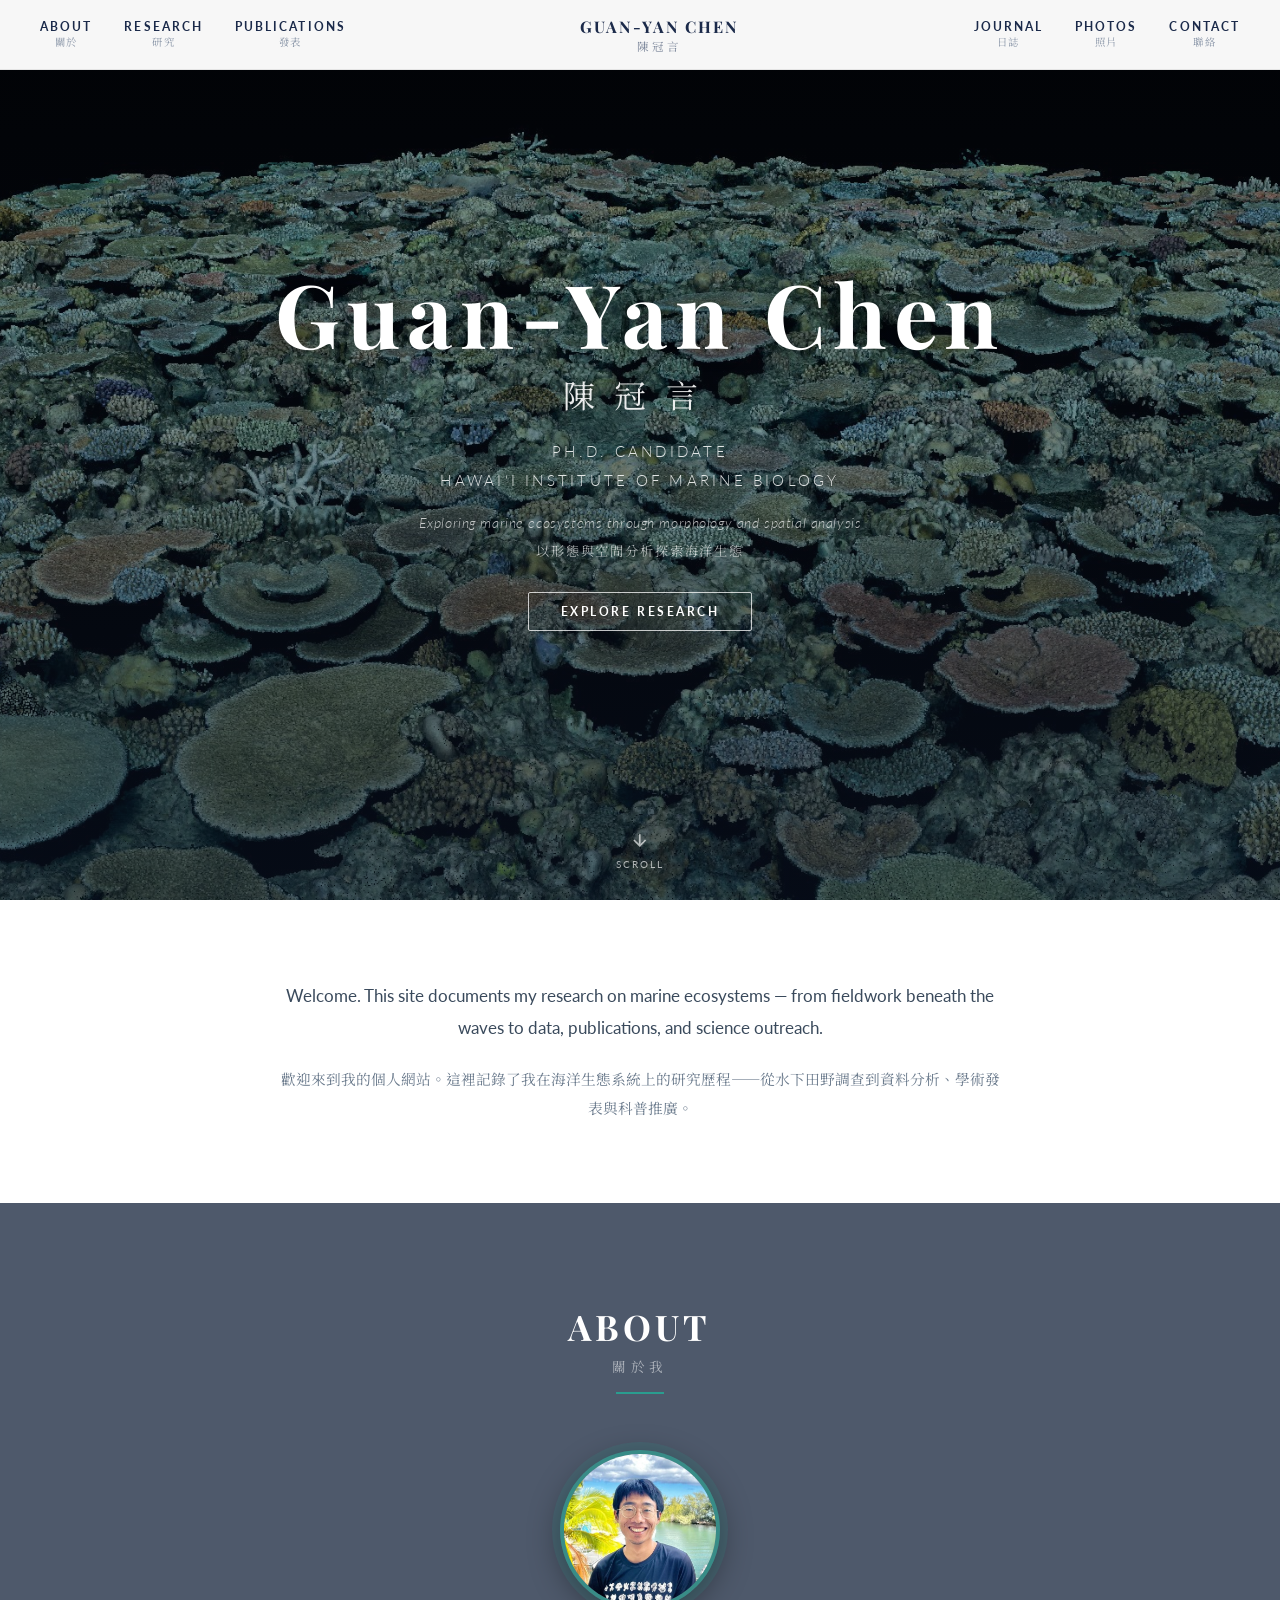
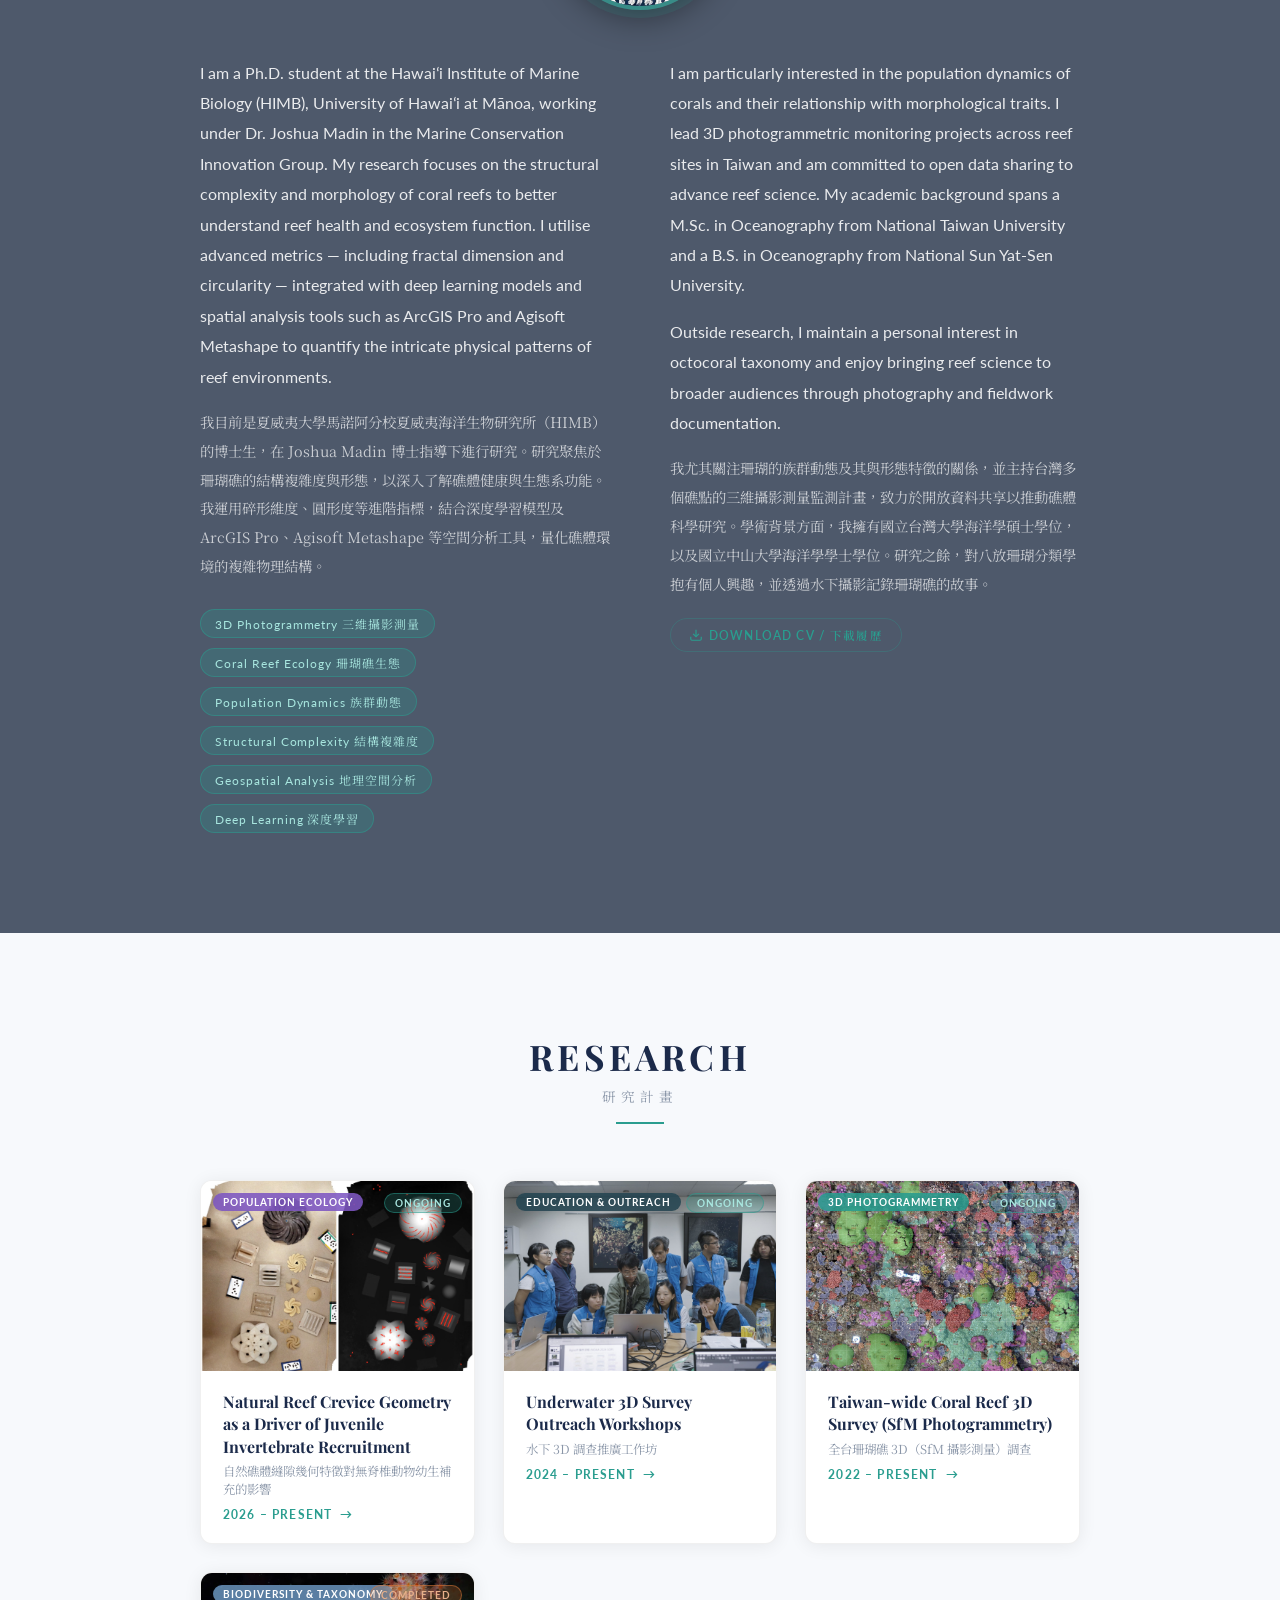
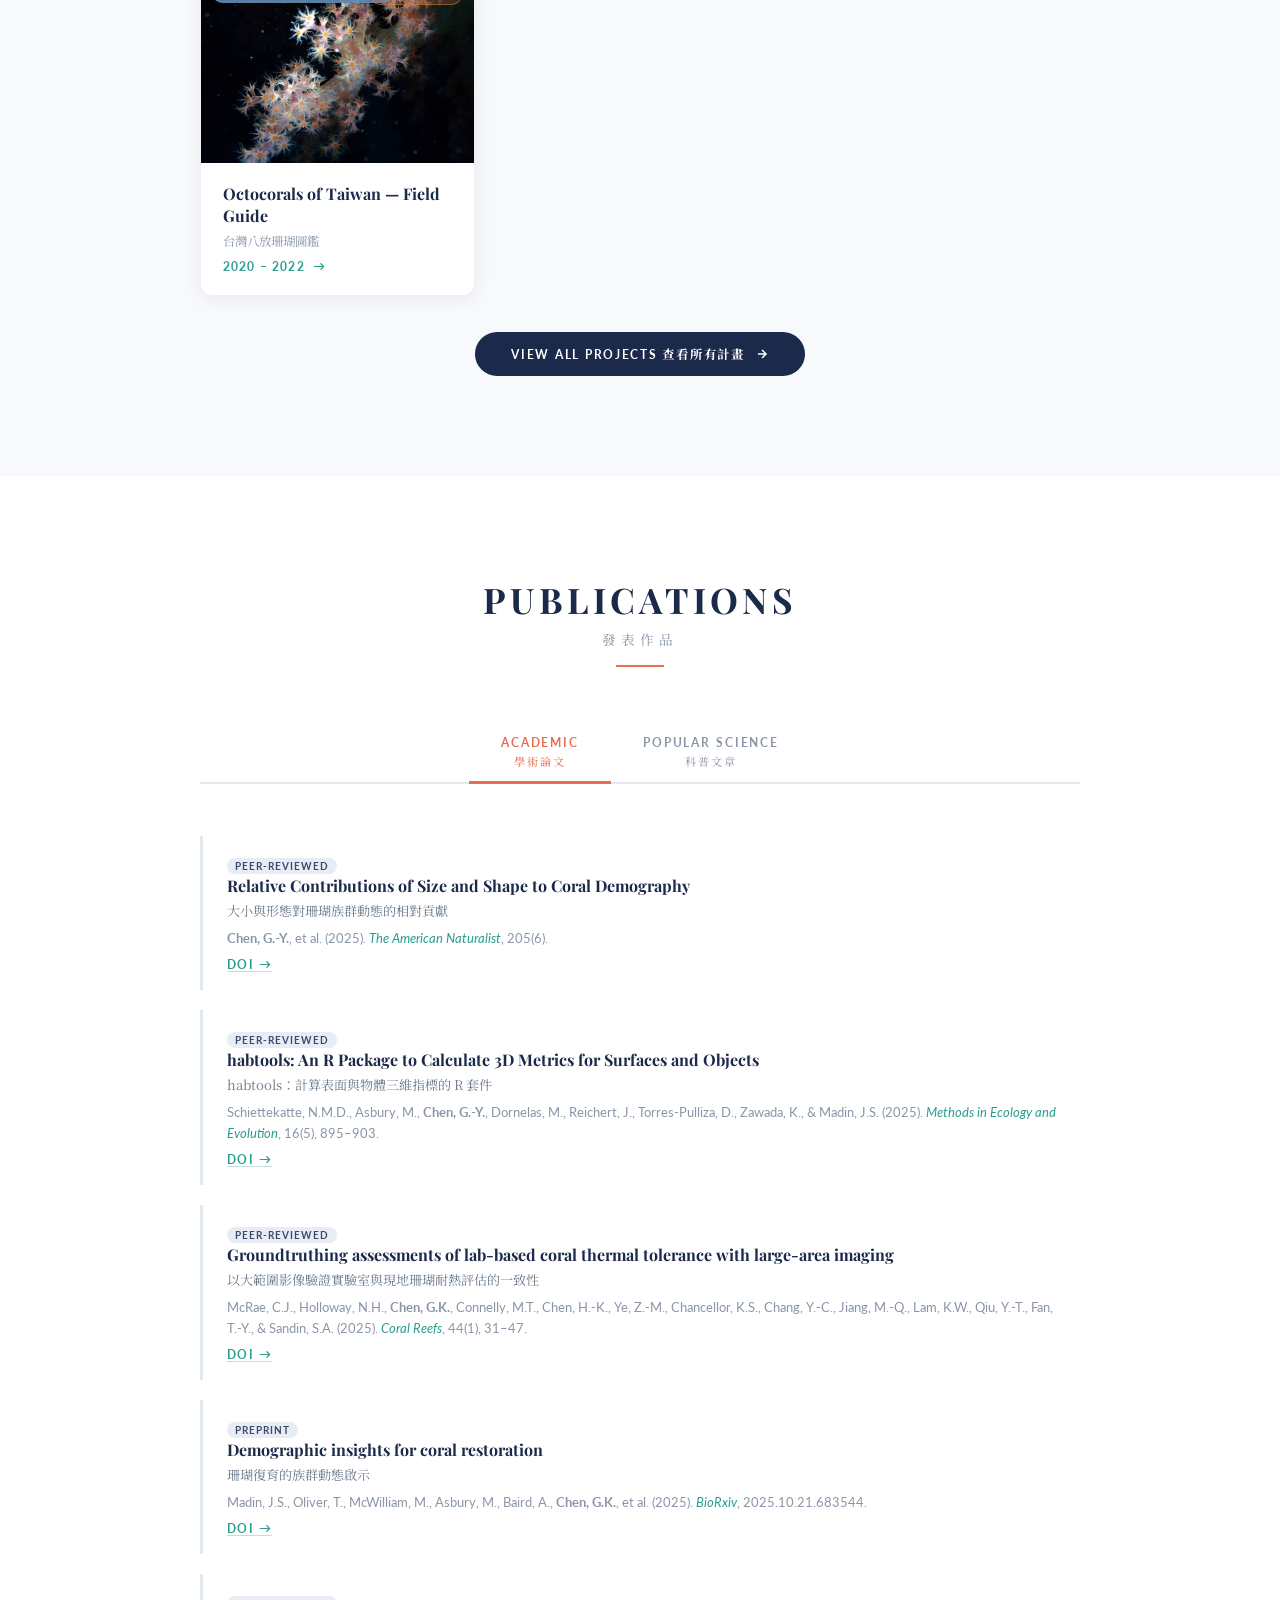
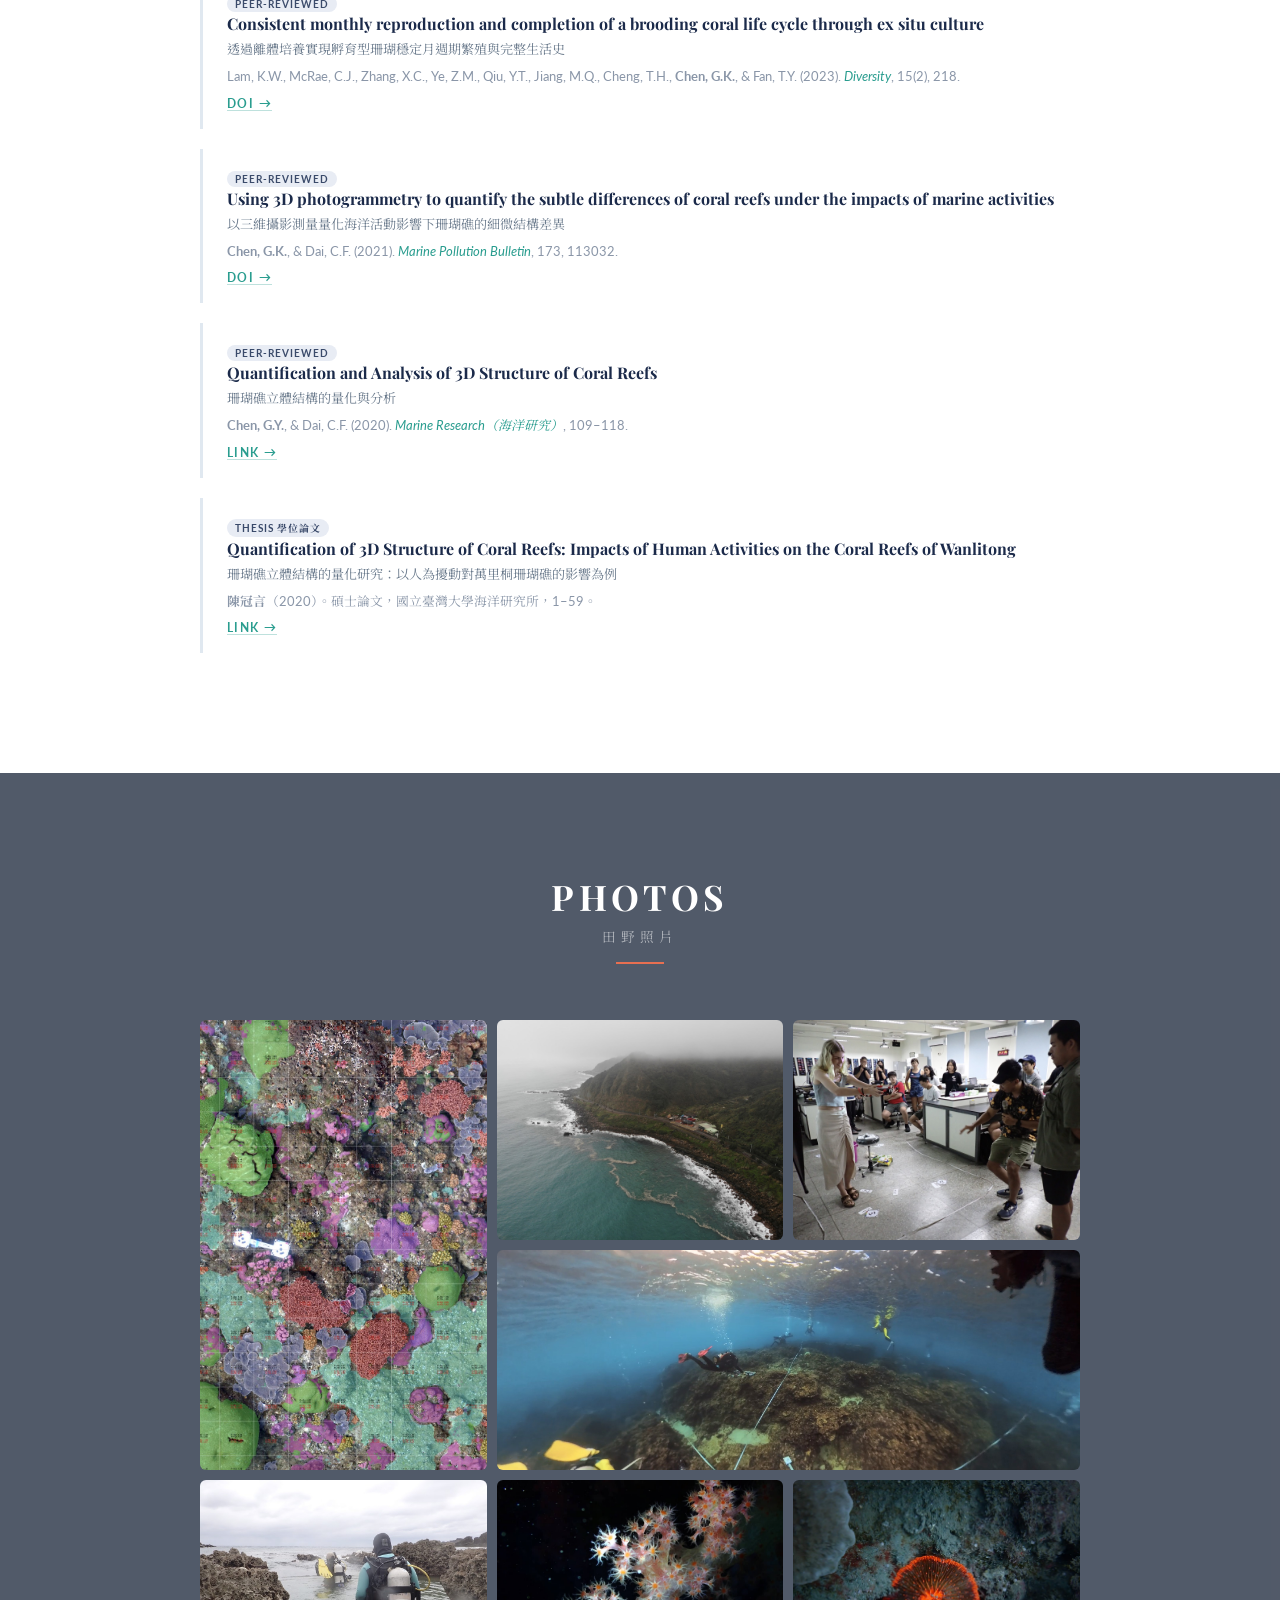
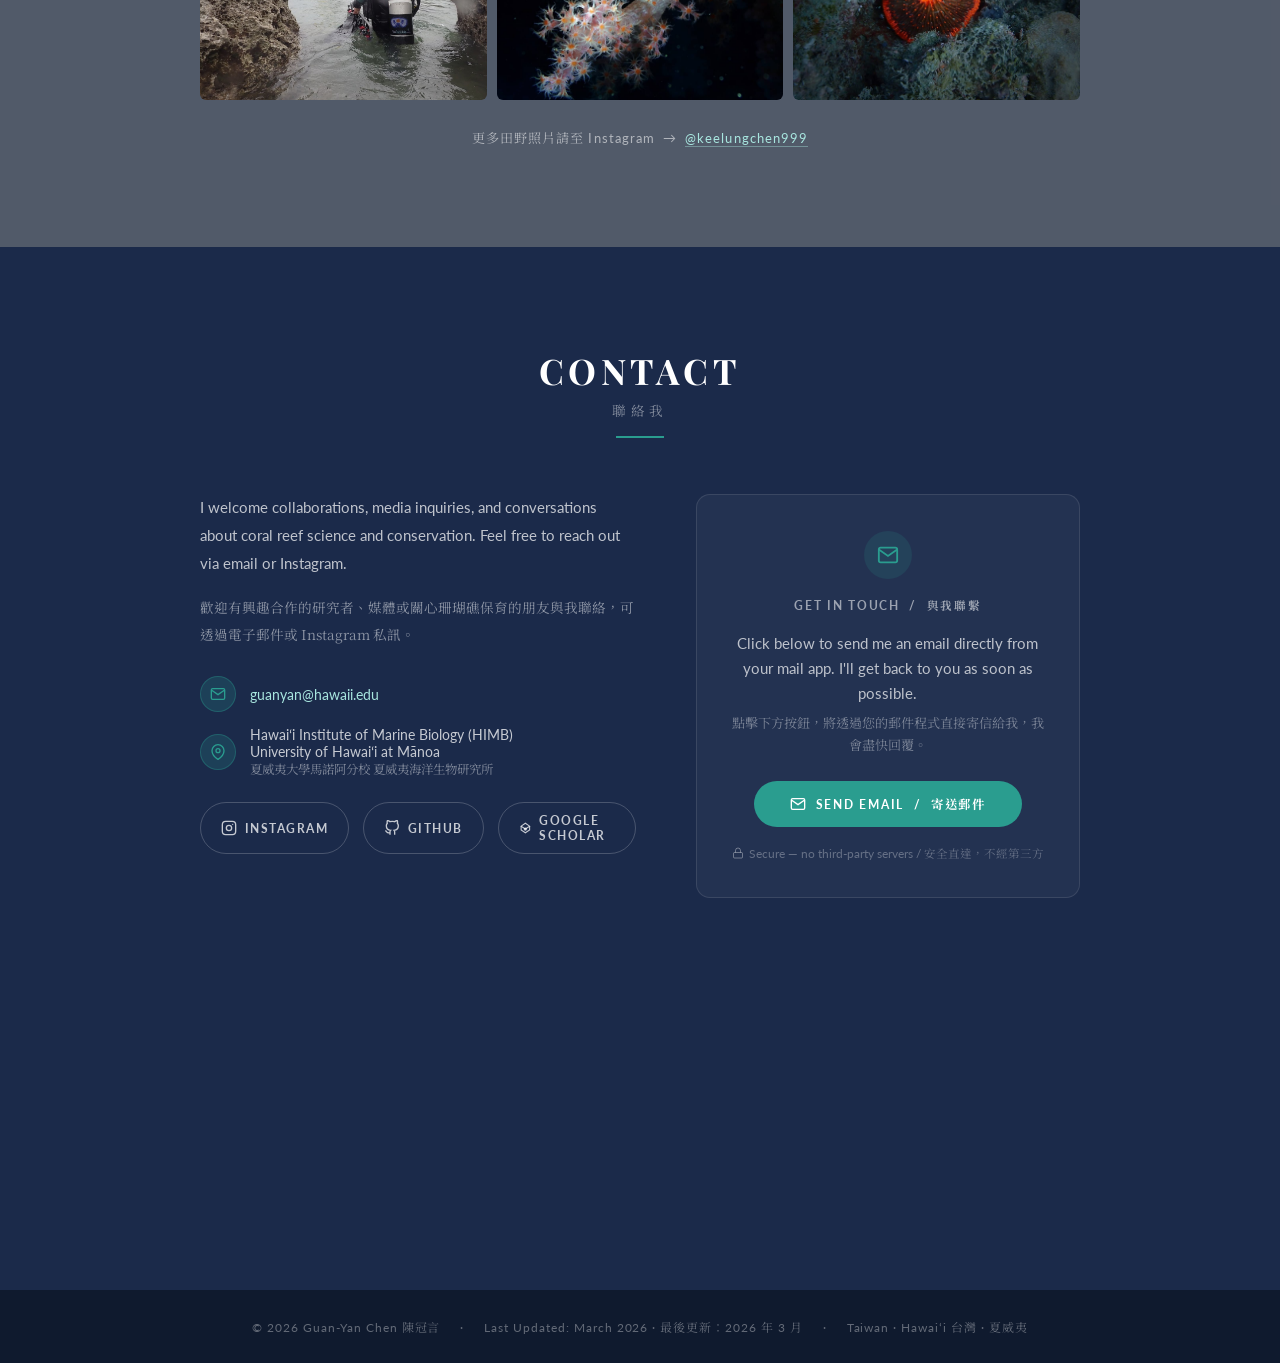
==== commit 2ba912a6: "add nuy me a coffee" ====
--- a/index.html
+++ b/index.html
@@ -797,6 +797,52 @@
       margin-bottom: -8px;
     }
 
+    /* ── BUY ME A COFFEE ── */
+    .bmc-section {
+      margin-top: 56px;
+      padding-top: 40px;
+      border-top: 1px solid rgba(255,255,255,0.1);
+      display: flex;
+      flex-direction: column;
+      align-items: center;
+      text-align: center;
+      gap: 16px;
+    }
+    .bmc-title {
+      font-size: 1.05rem;
+      font-weight: 700;
+      color: #fff;
+      letter-spacing: 0.04em;
+    }
+    .bmc-desc {
+      font-size: 0.88rem;
+      color: rgba(255,255,255,0.6);
+      max-width: 520px;
+      line-height: 1.7;
+    }
+    .bmc-desc .zh {
+      display: block;
+      margin-top: 6px;
+      font-size: 0.82rem;
+      color: rgba(255,255,255,0.38);
+    }
+    .bmc-btn {
+      display: inline-flex;
+      align-items: center;
+      gap: 10px;
+      padding: 12px 28px;
+      background: #FFDD00;
+      color: #1a1a2e;
+      border-radius: 30px;
+      font-size: 0.82rem;
+      font-weight: 700;
+      letter-spacing: 0.1em;
+      text-transform: uppercase;
+      transition: all 0.2s;
+      margin-top: 4px;
+    }
+    .bmc-btn:hover { background: #f5d000; transform: translateY(-2px); box-shadow: 0 6px 20px rgba(255,221,0,0.25); }
+
     /* ── FOOTER ── */
     footer {
       background: #0f1a2e;
@@ -1487,6 +1533,18 @@
         </div>
       </div>
     </div>
+    <!-- ── BUY ME A COFFEE ── -->
+    <div class="bmc-section fade-up">
+      <div class="bmc-title">☕ Support the Science</div>
+      <div class="bmc-desc">
+        Coral reefs take years to grow — so does good science writing.
+        If my GitHub code or articles helped you, buy me a coffee and keep the reef research going!
+        <span class="zh">珊瑚礁需要多年才能生長——好的科普寫作也是。如果我的 GitHub 或文章對你有幫助，請我喝杯咖啡，讓珊瑚礁研究繼續下去！</span>
+      </div>
+      <a href="https://buymeacoffee.com/keelungchen" target="_blank" rel="noopener" class="bmc-btn">
+        ☕ &nbsp;Buy Me a Coffee
+      </a>
+    </div>
   </div>
 </section>
 
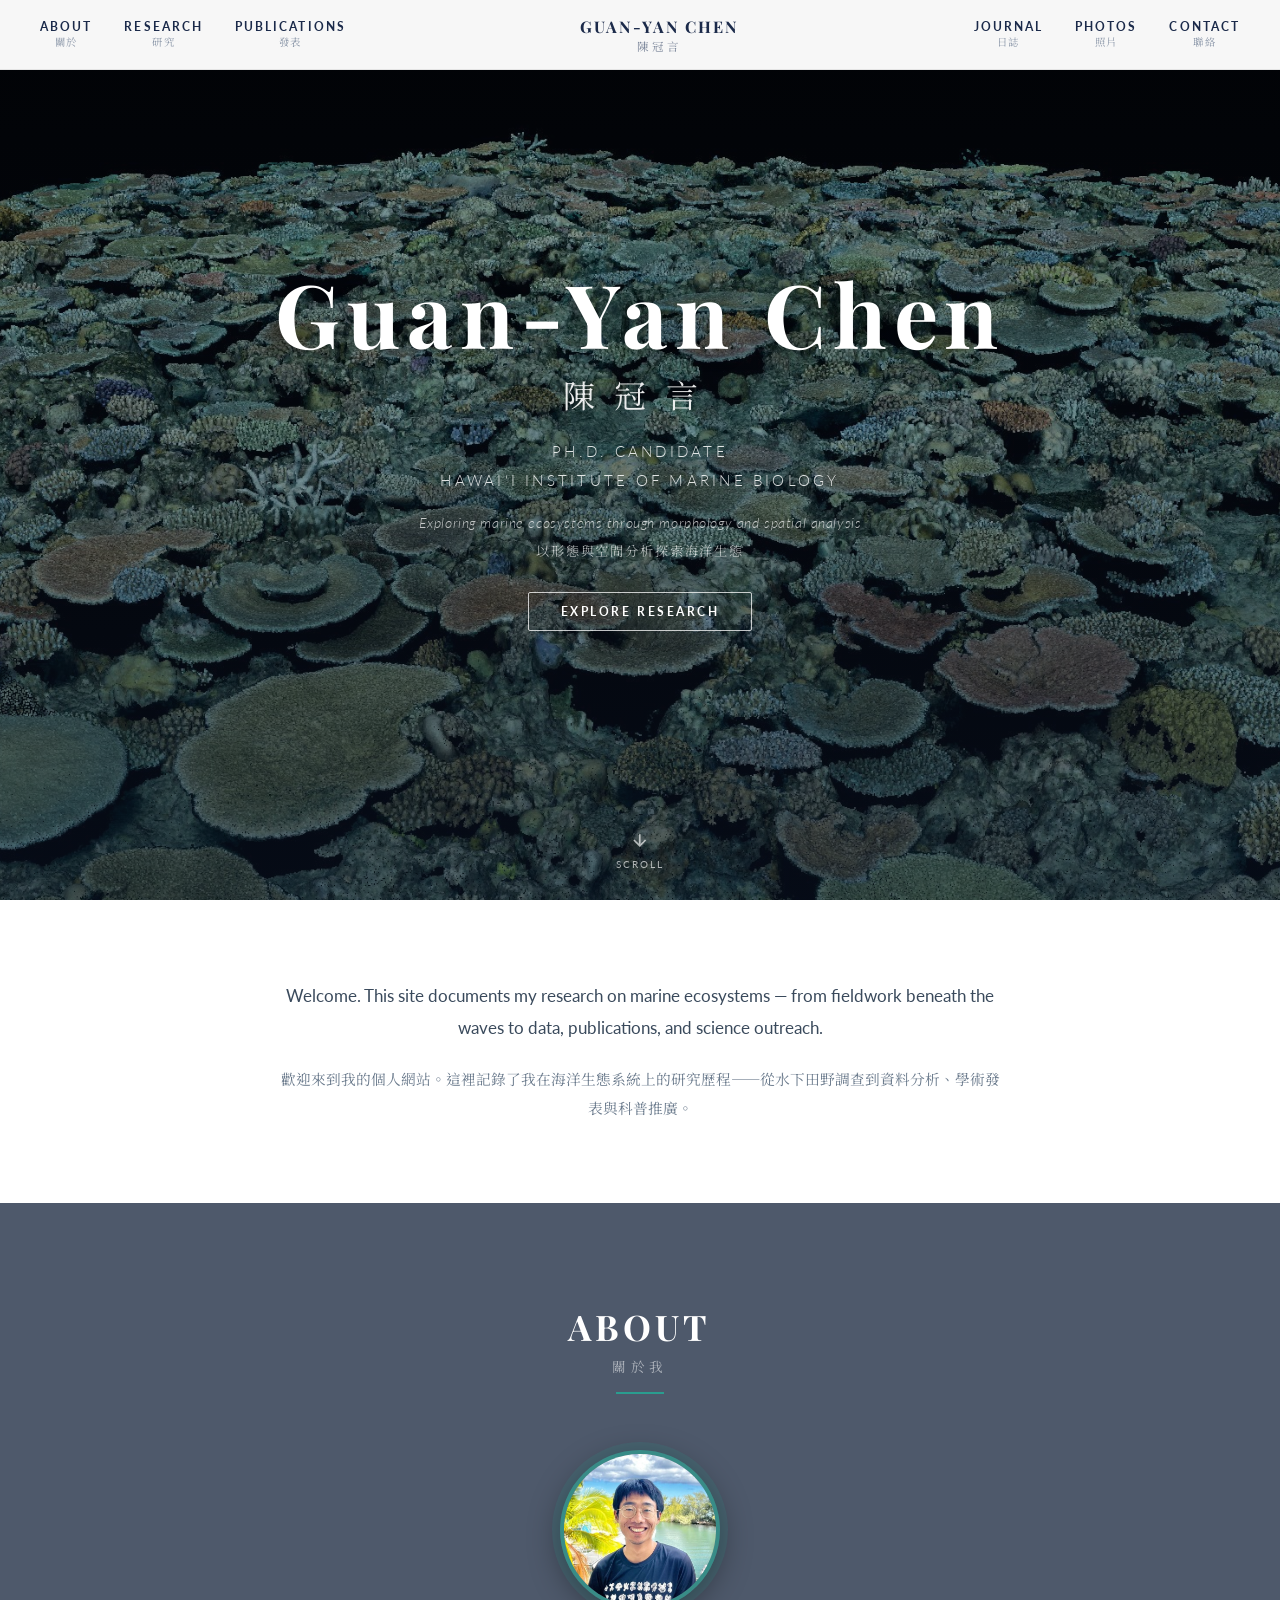
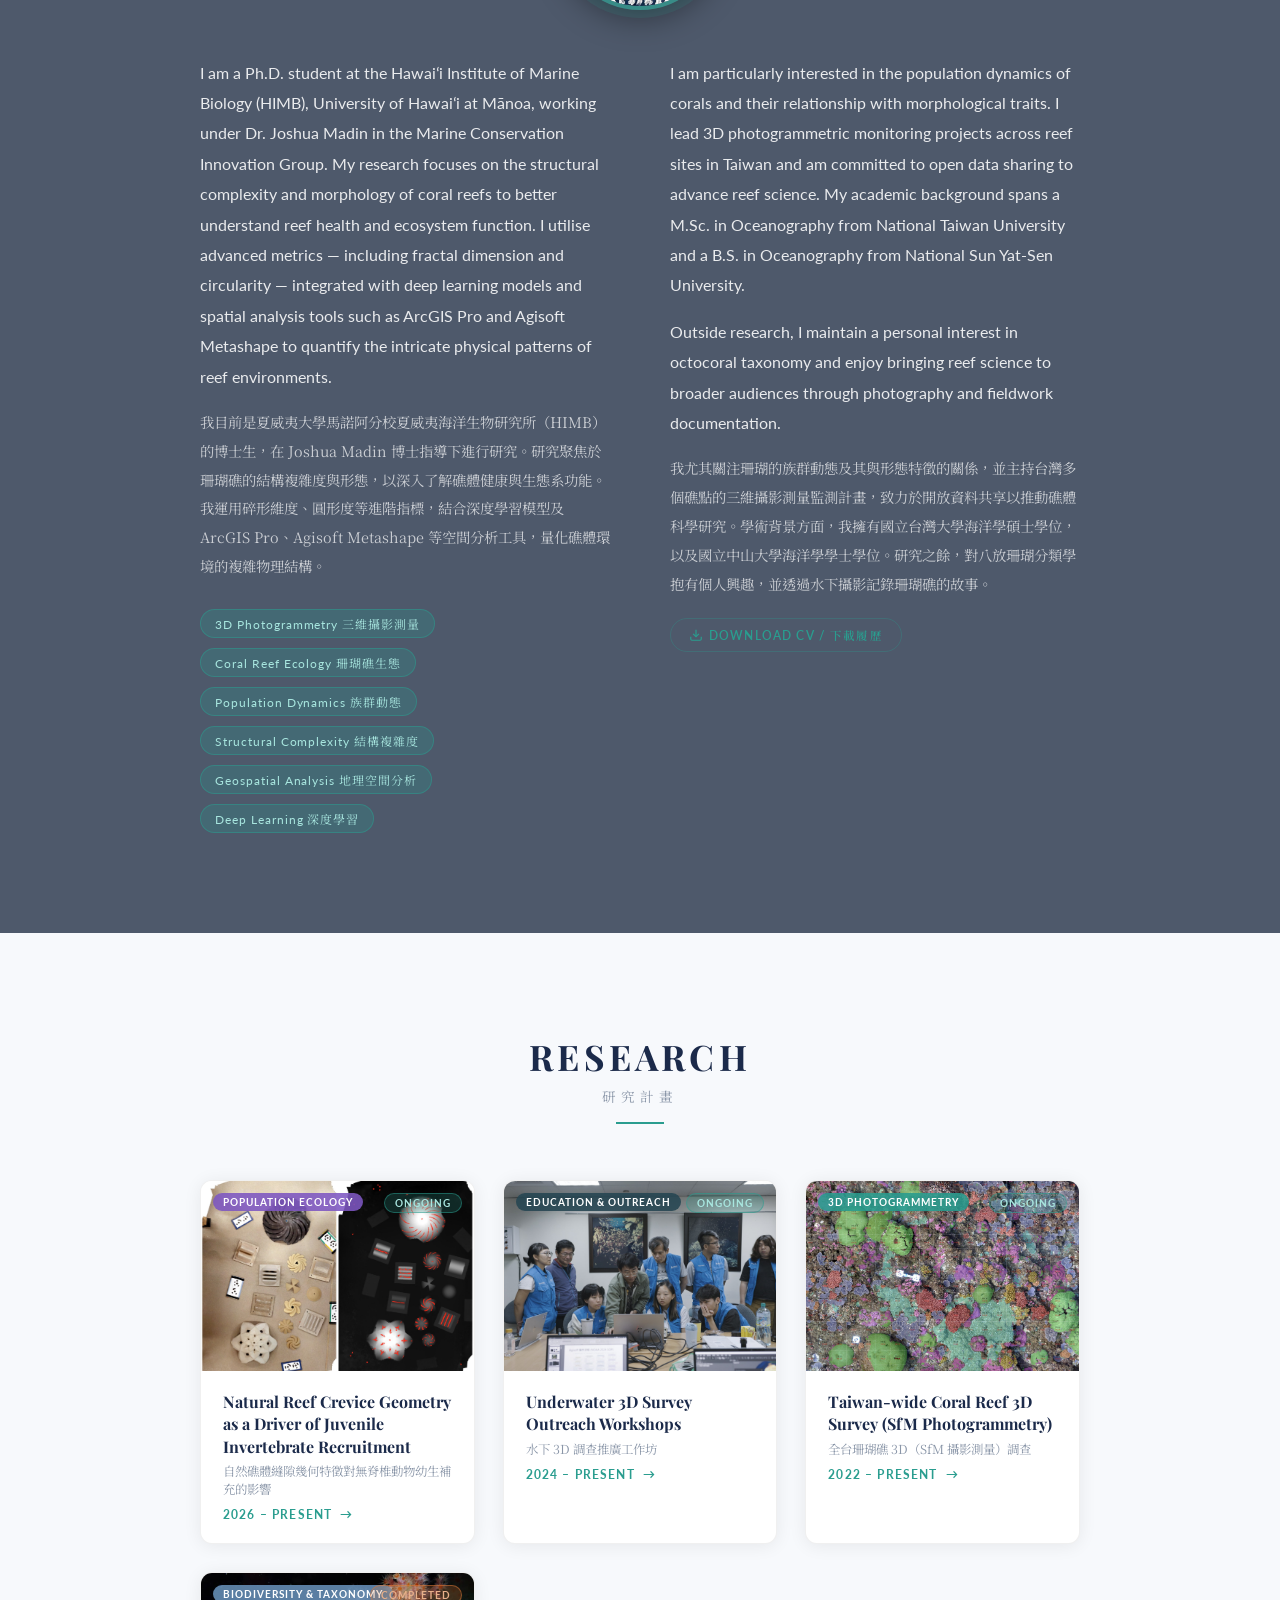
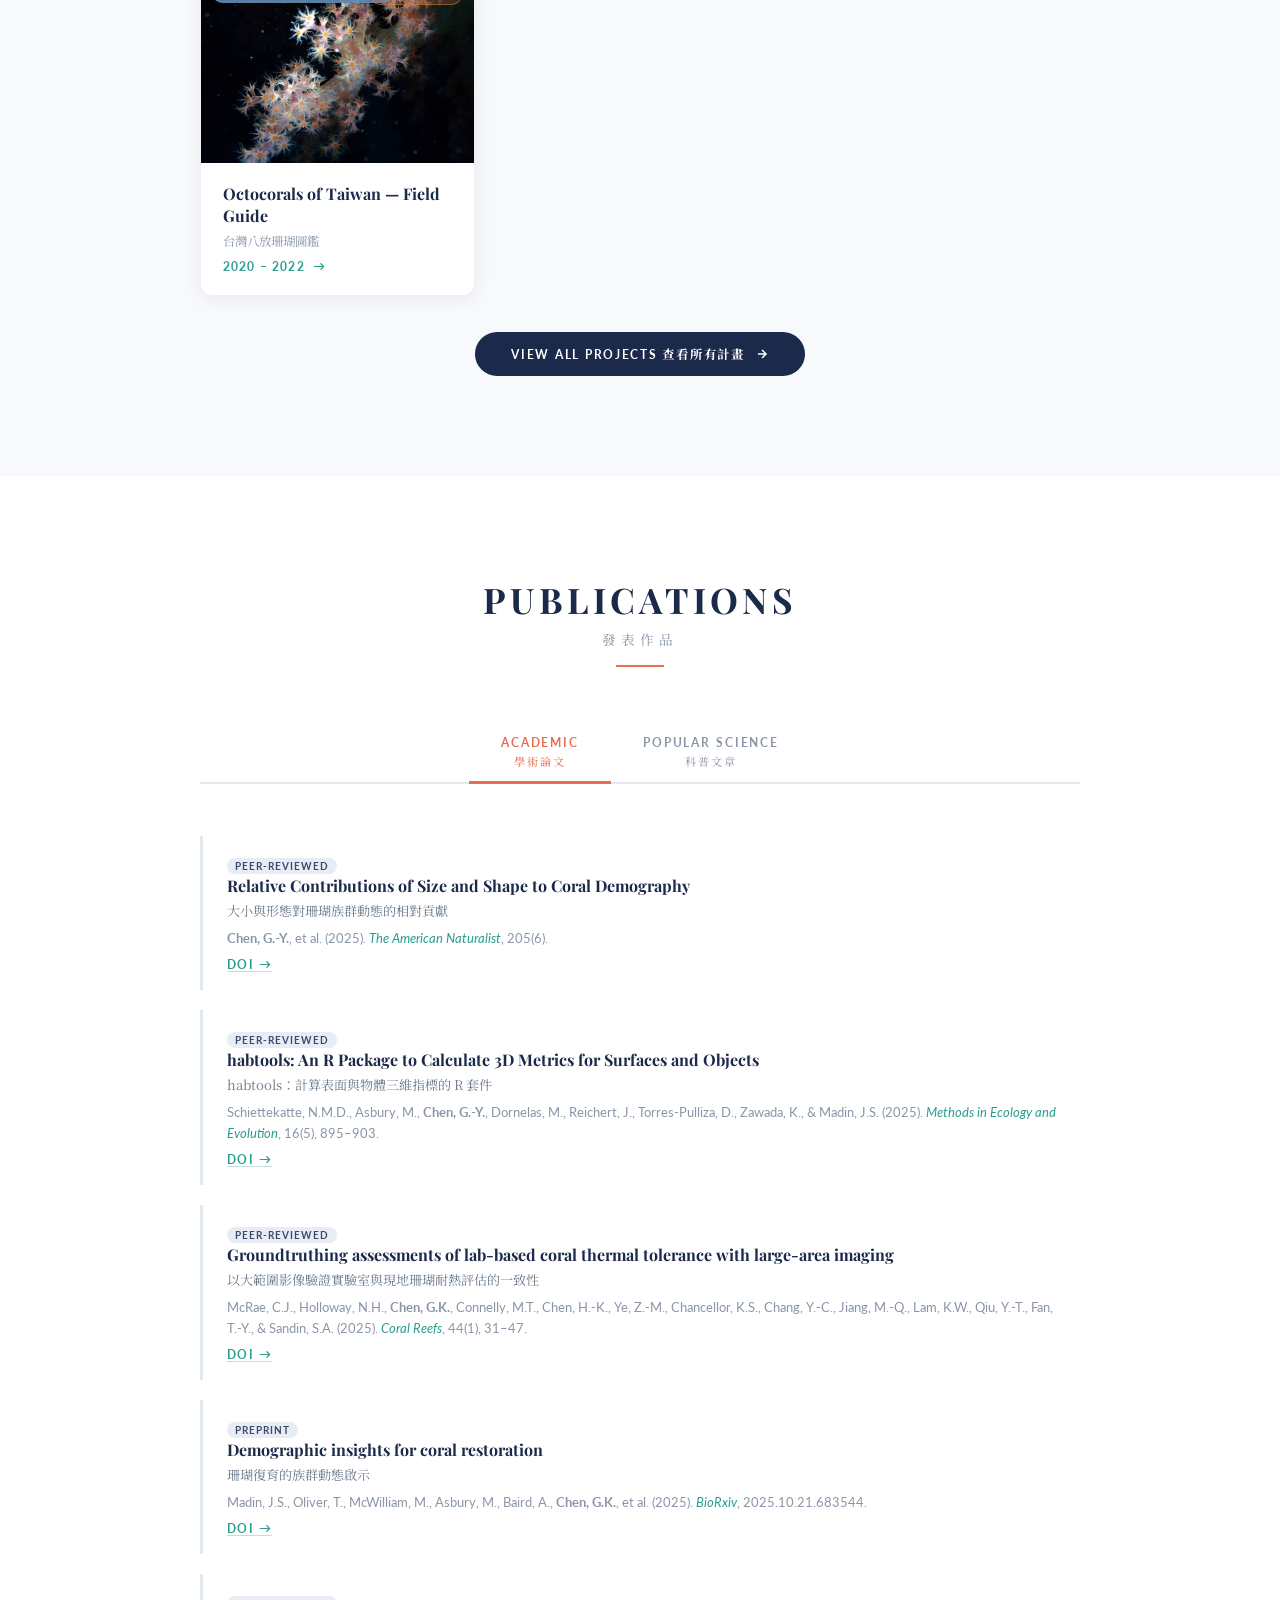
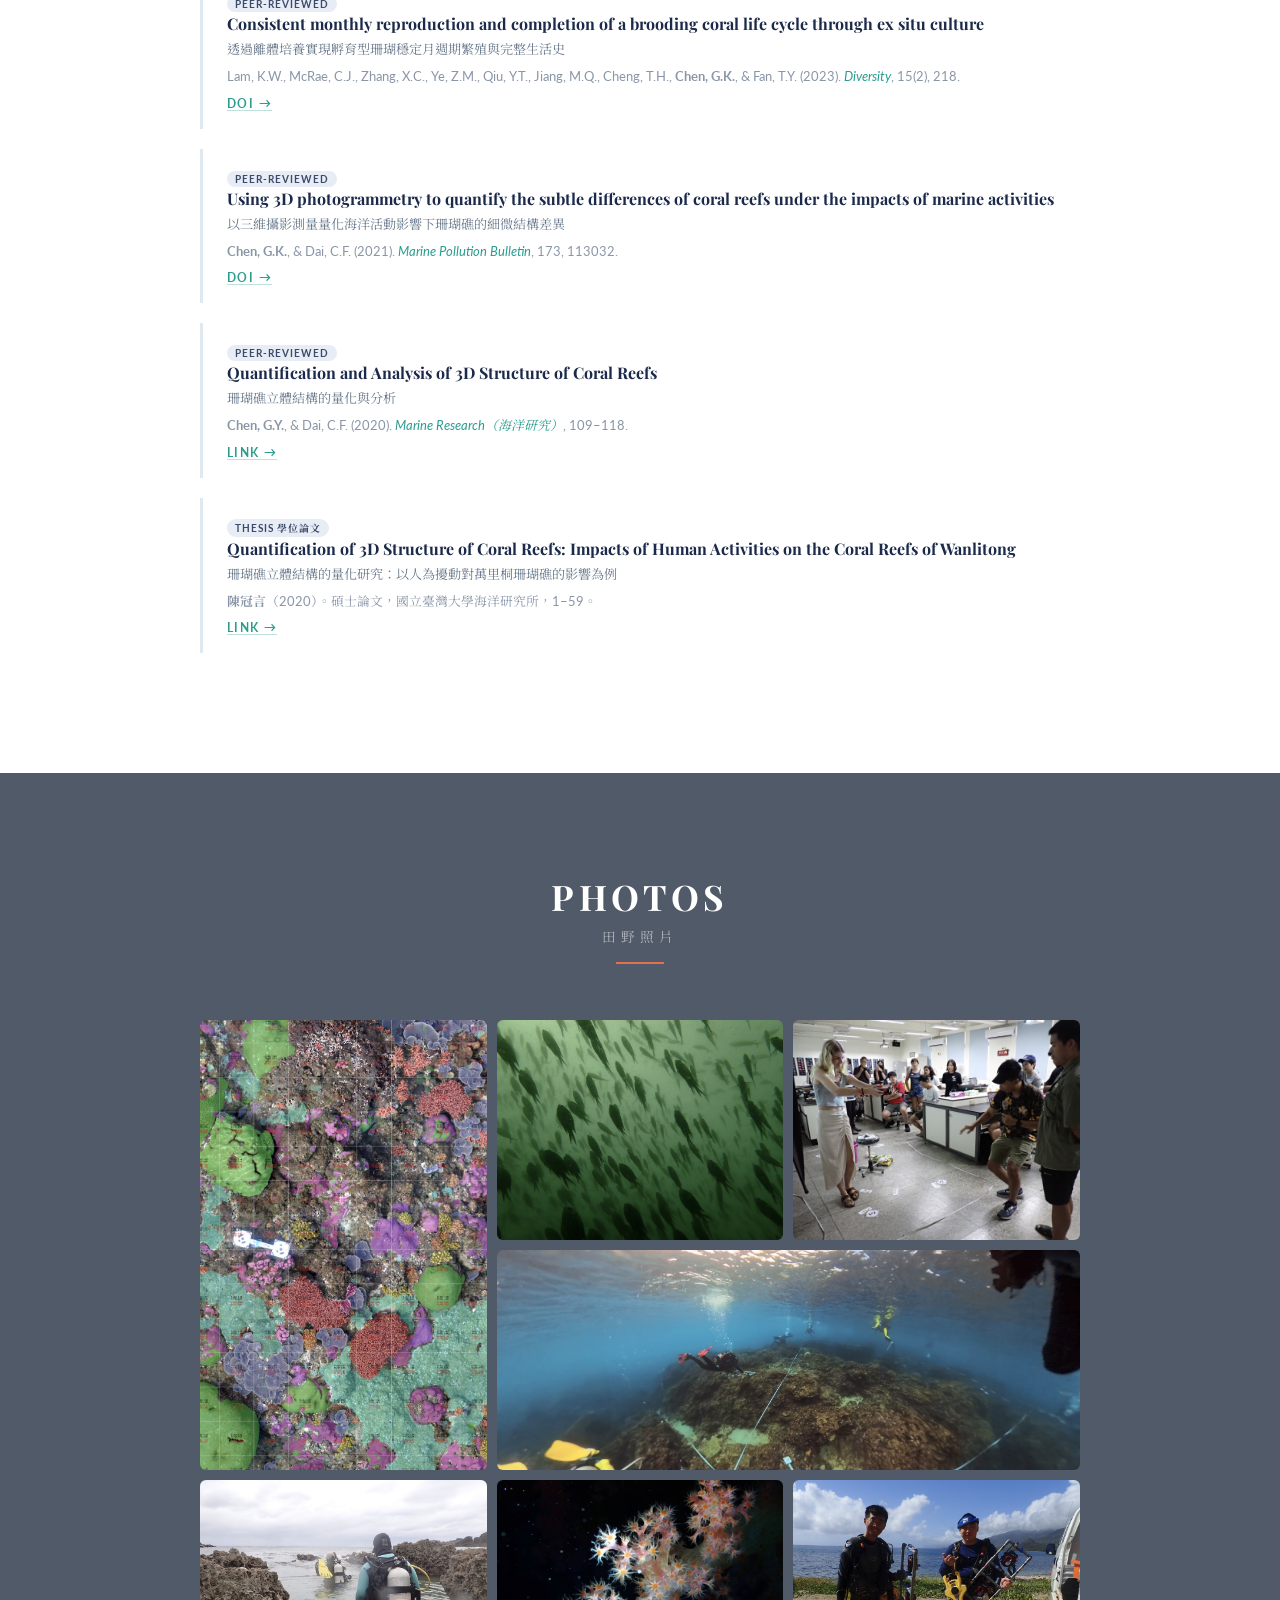
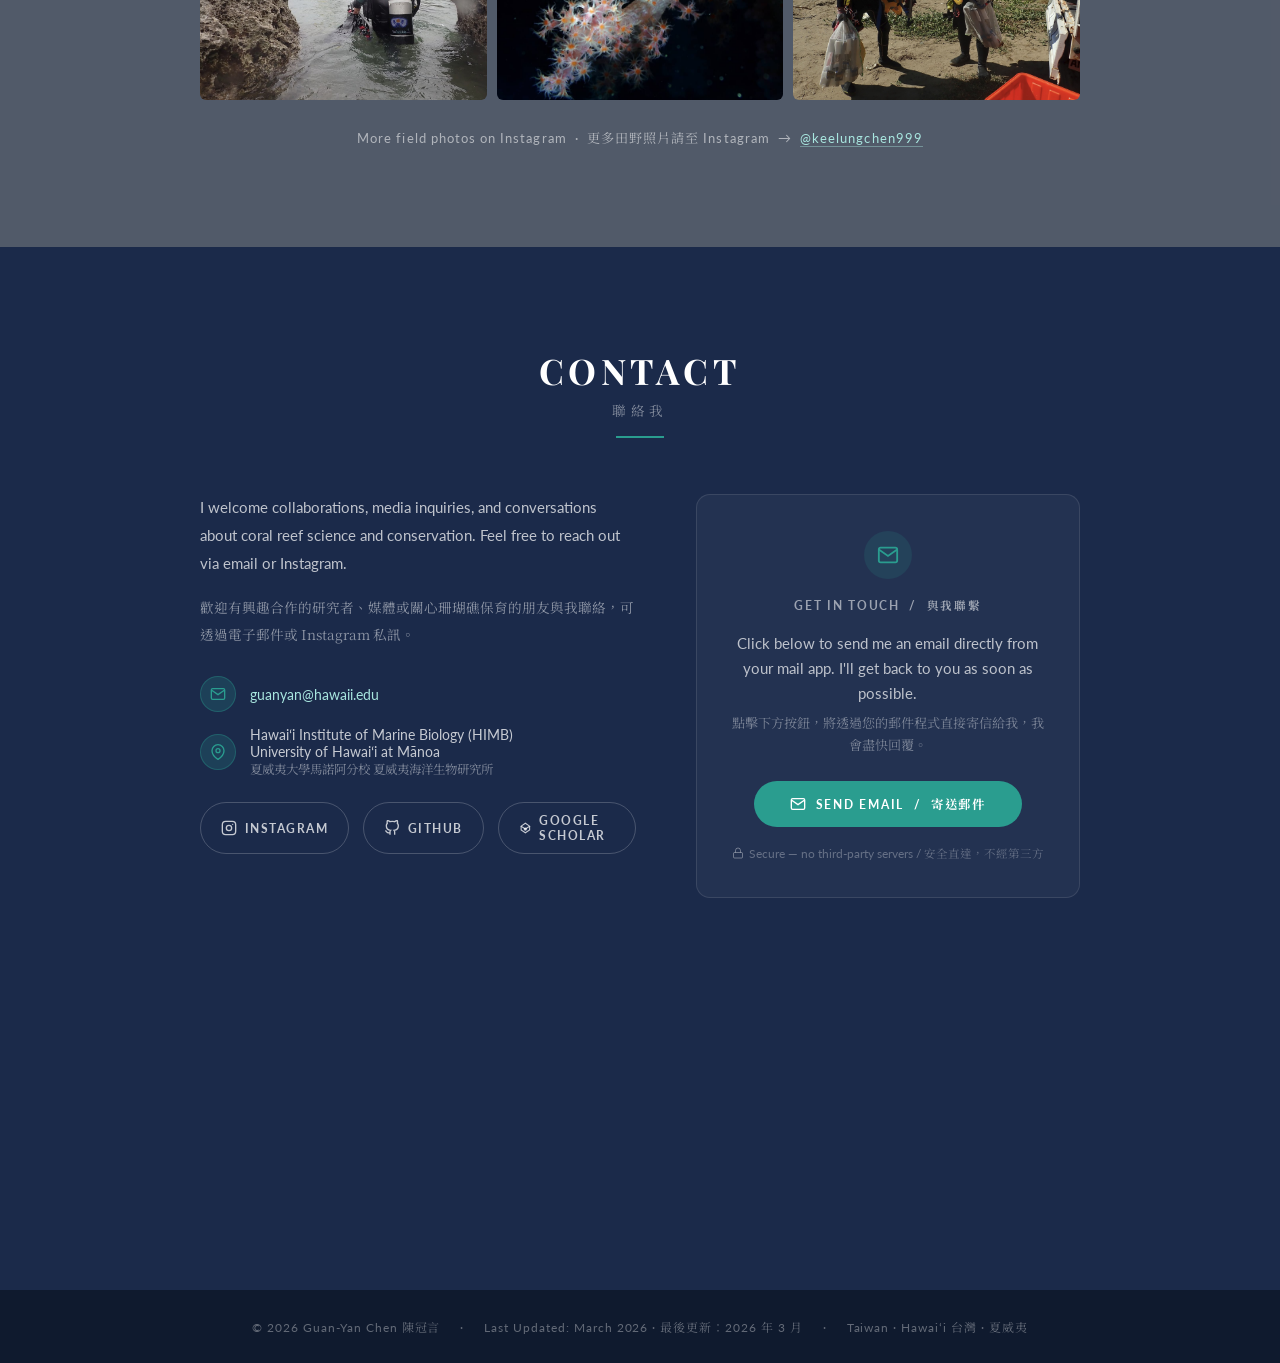
==== commit e0161ab9: "add english traslation" ====
--- a/index.html
+++ b/index.html
@@ -1438,7 +1438,7 @@
 
     <!-- 🔗 連結 ✏️ 文字 | Instagram 帳號：修改 href 網址與 @帳號名稱 -->
     <p class="photo-note">
-      更多田野照片請至 Instagram &nbsp;→&nbsp;
+      More field photos on Instagram &nbsp;·&nbsp; 更多田野照片請至 Instagram &nbsp;→&nbsp;
       <a href="https://www.instagram.com/keelungchen999/" target="_blank" rel="noopener">@keelungchen999</a>
     </p>
   </div>
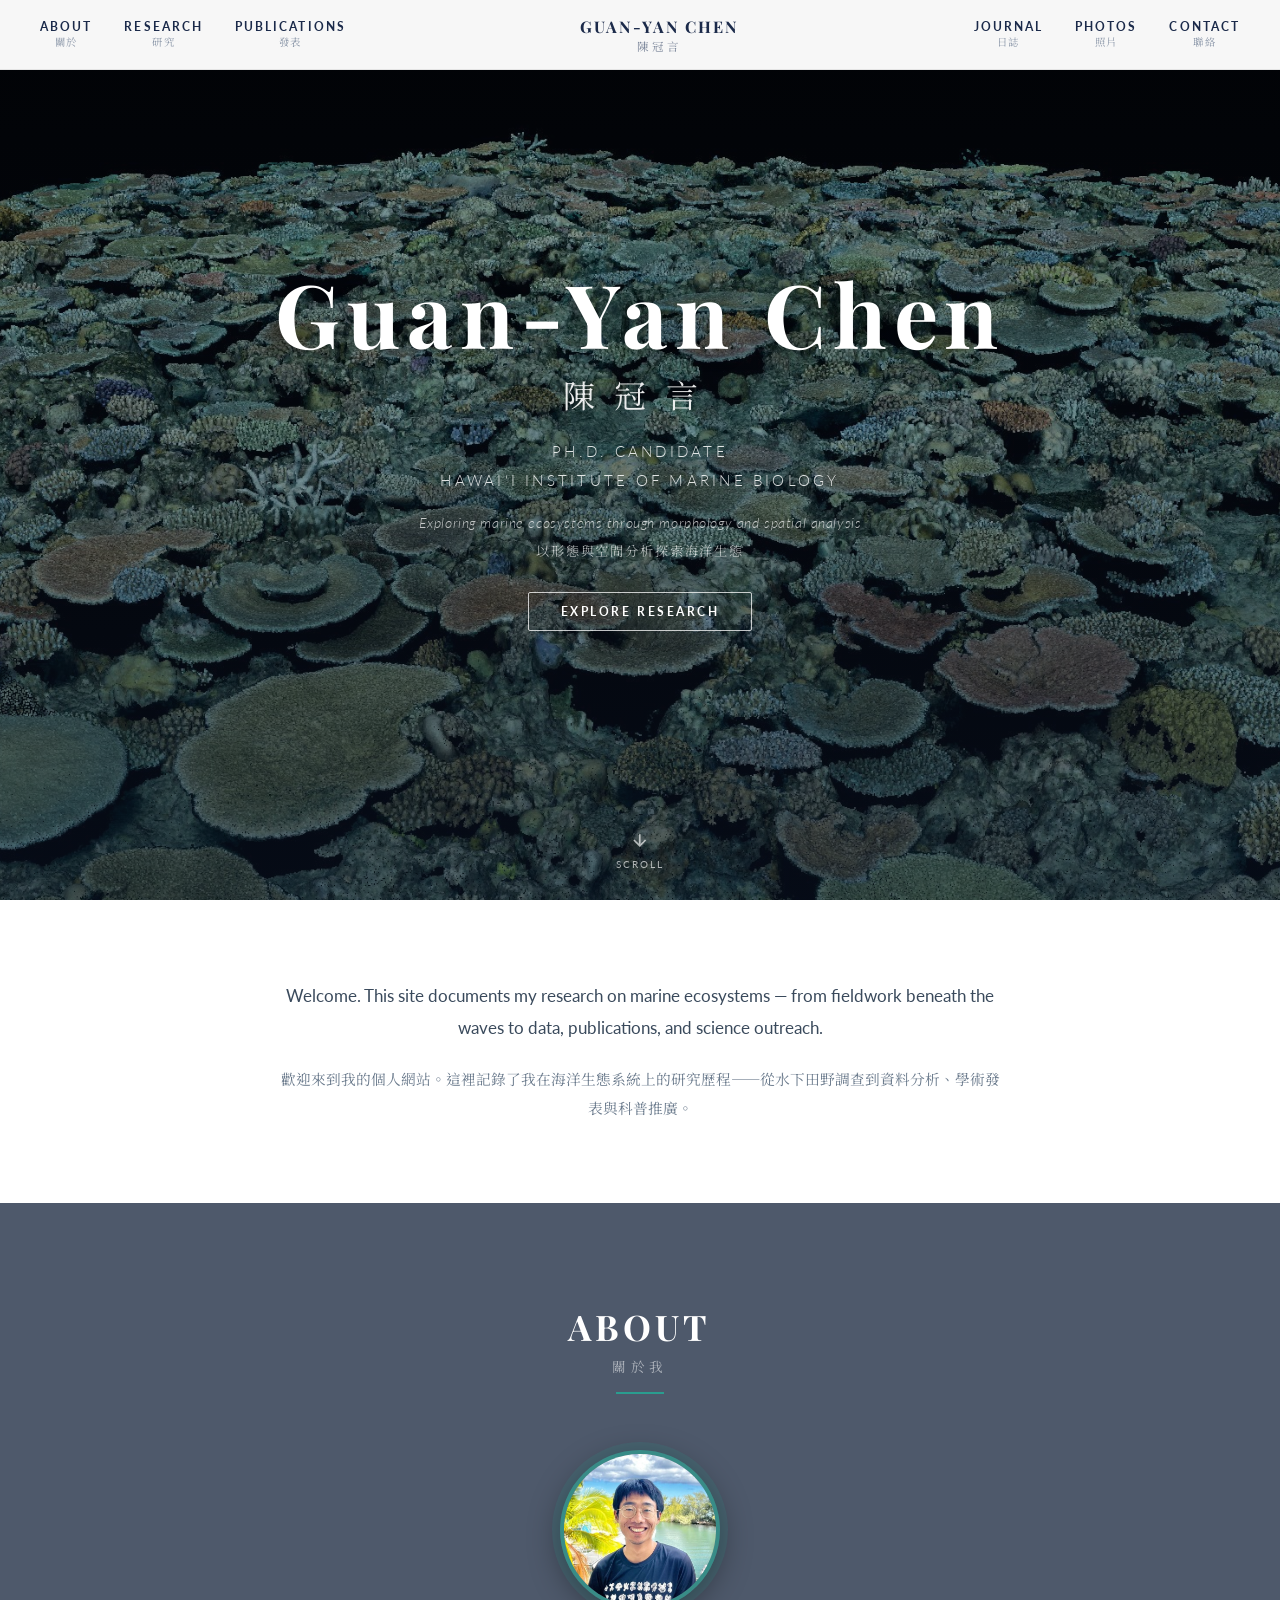
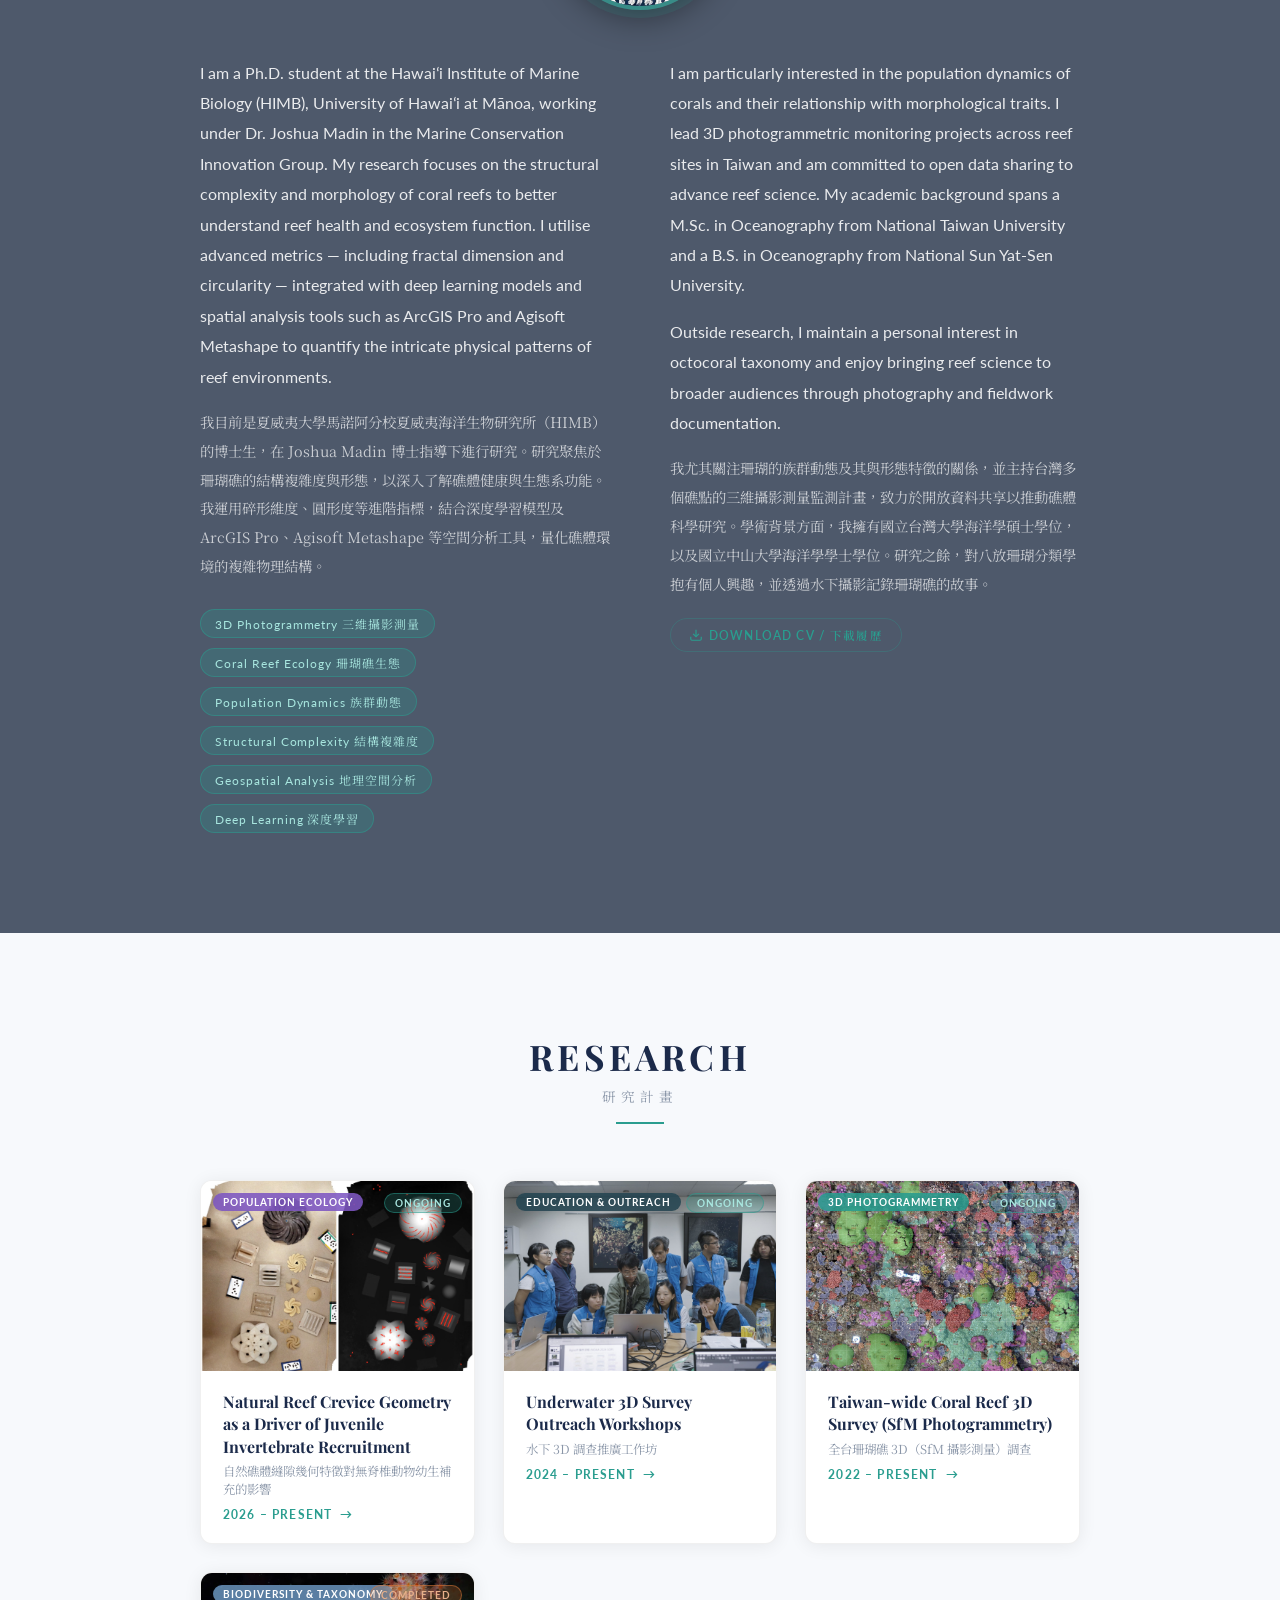
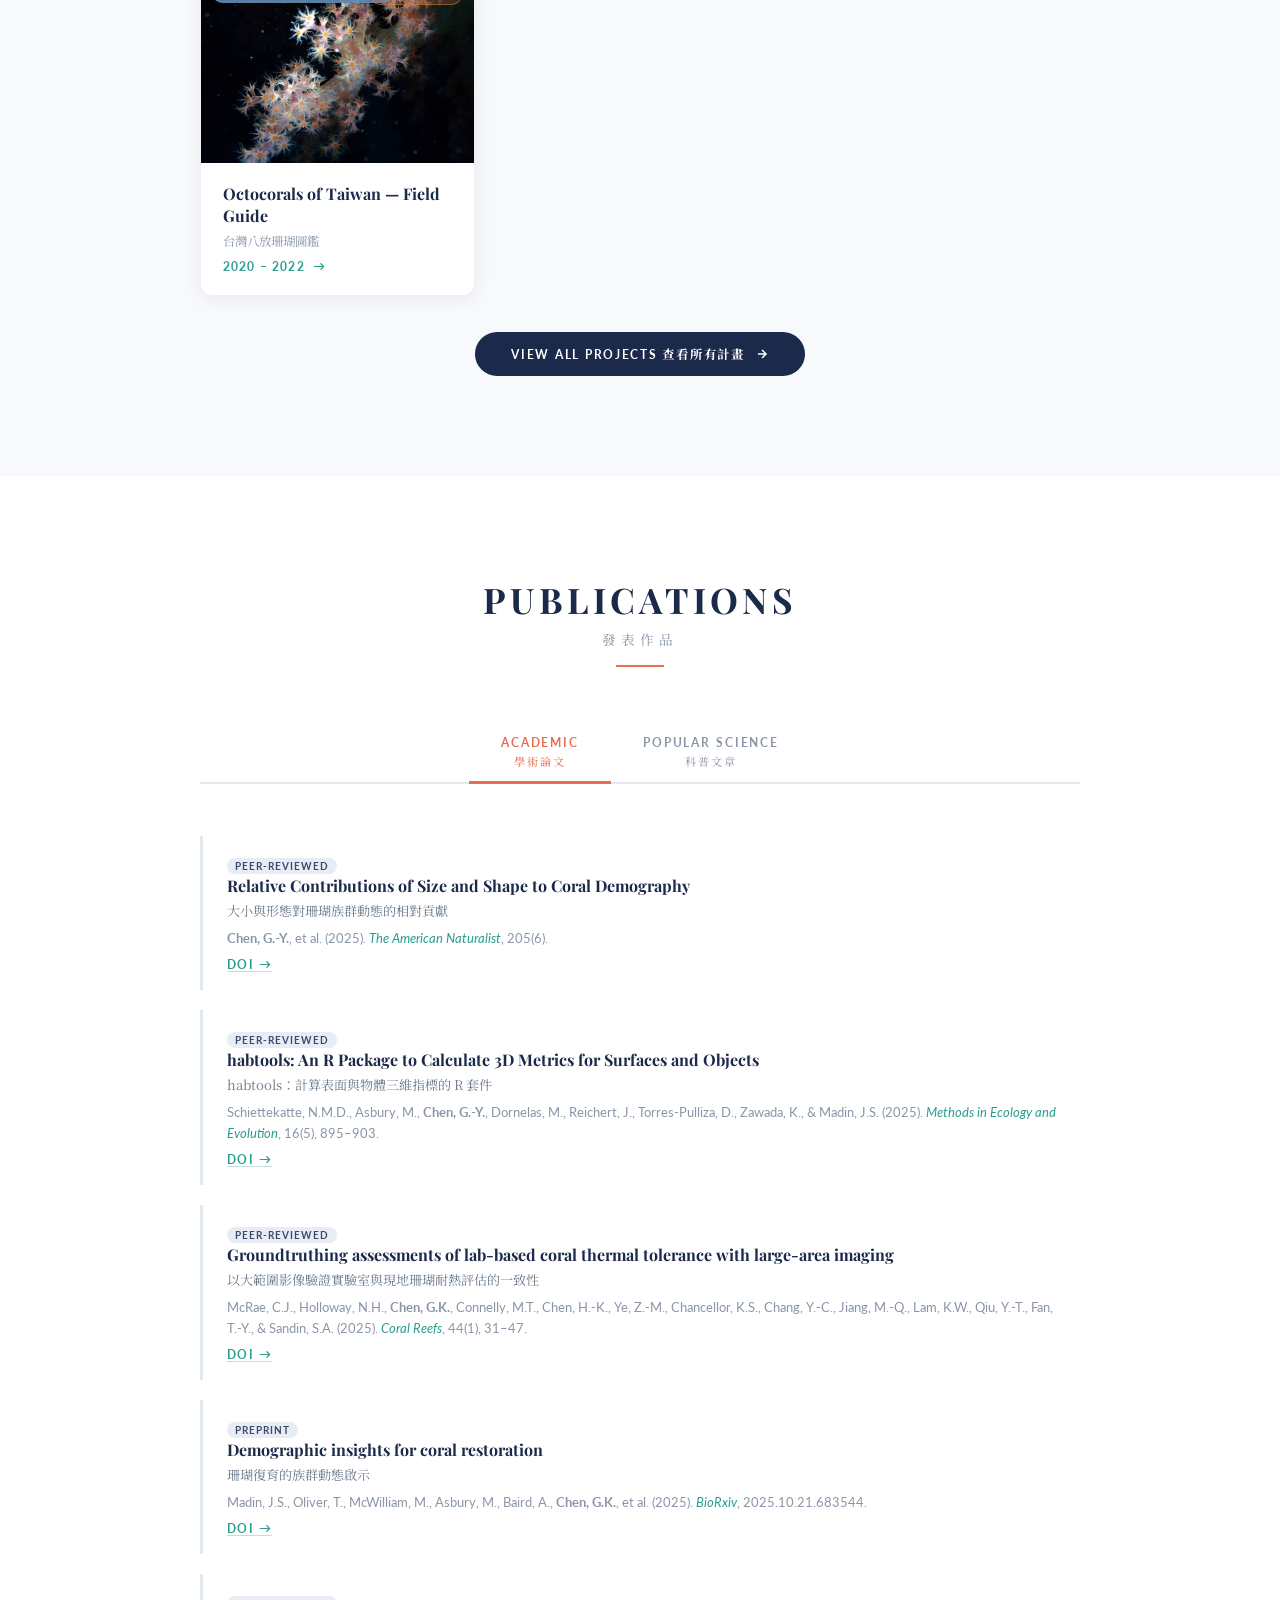
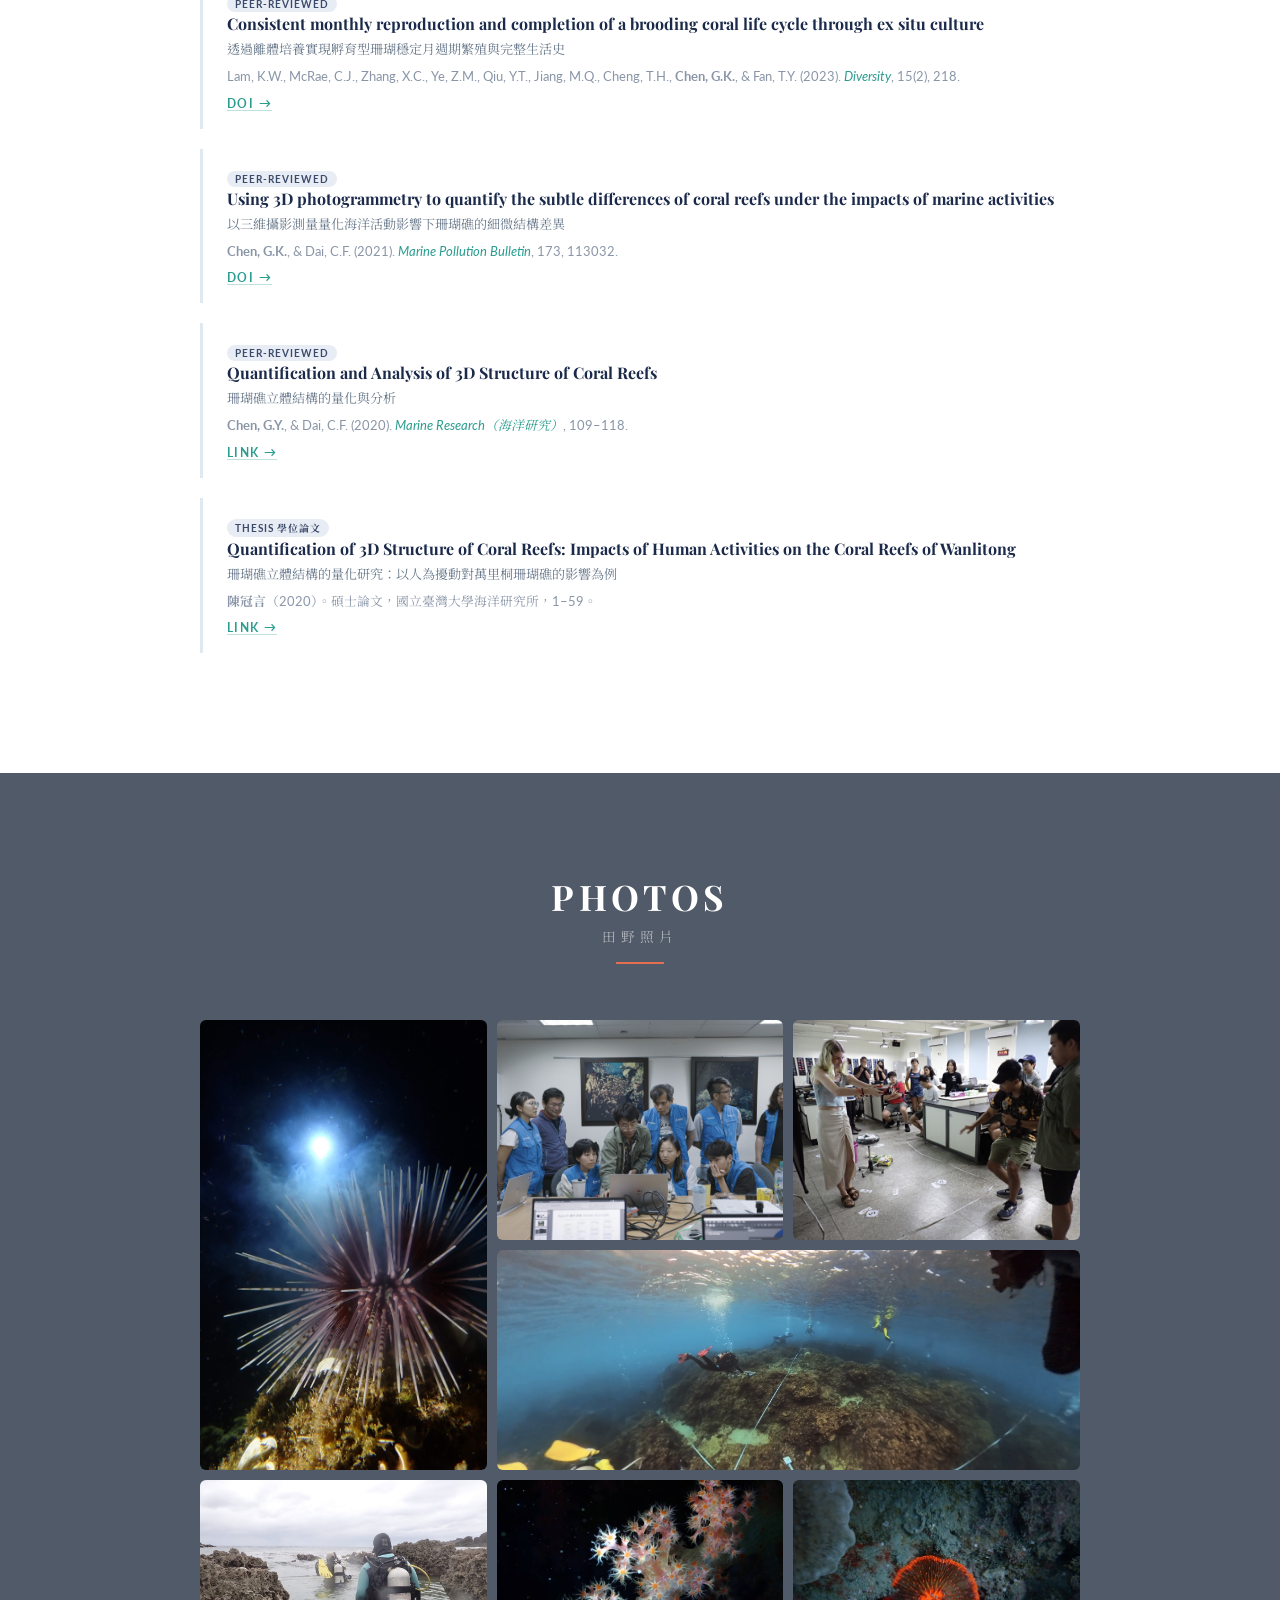
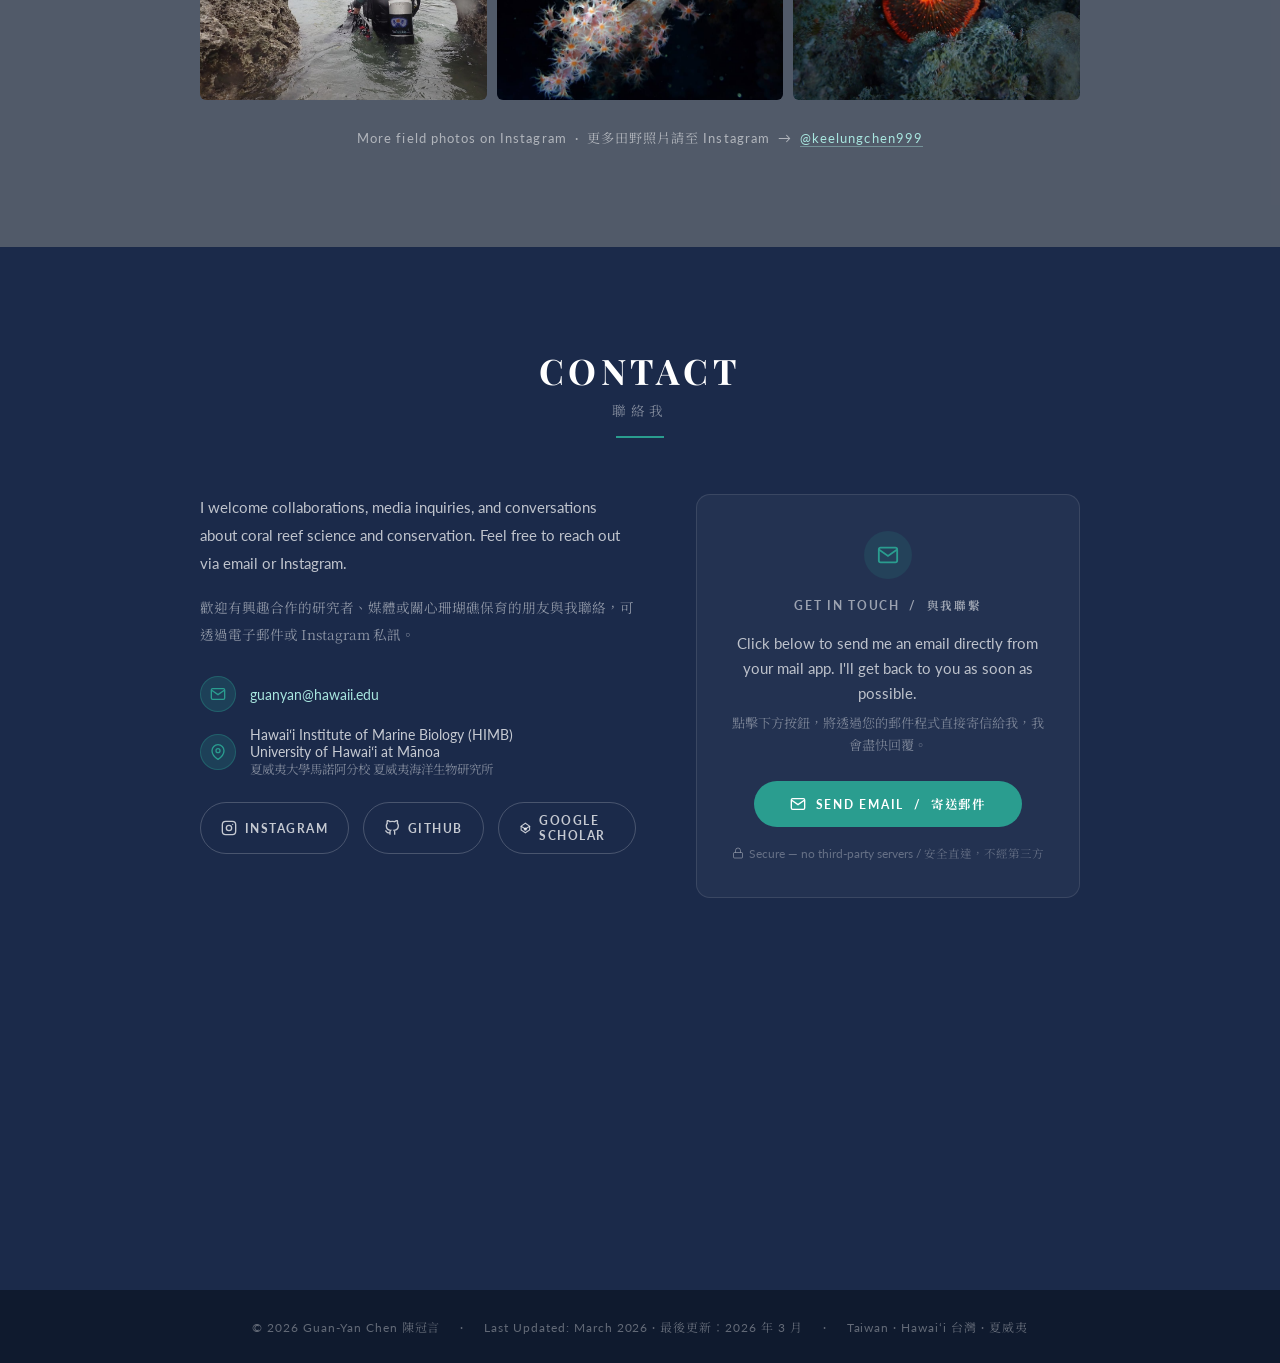
==== commit a297d004: "add GA4 analytics" ====
--- a/index.html
+++ b/index.html
@@ -1,6 +1,14 @@
 <!DOCTYPE html>
 <html lang="zh-TW">
 <head>
+  <!-- Google tag (gtag.js) -->
+  <script async src="https://www.googletagmanager.com/gtag/js?id=G-CVTZFCVZEM"></script>
+  <script>
+    window.dataLayer = window.dataLayer || [];
+    function gtag(){dataLayer.push(arguments);}
+    gtag('js', new Date());
+    gtag('config', 'G-CVTZFCVZEM');
+  </script>
   <meta charset="UTF-8" />
   <meta name="viewport" content="width=device-width, initial-scale=1.0" />
   <link rel="icon" type="image/x-icon" href="favicon.ico" />
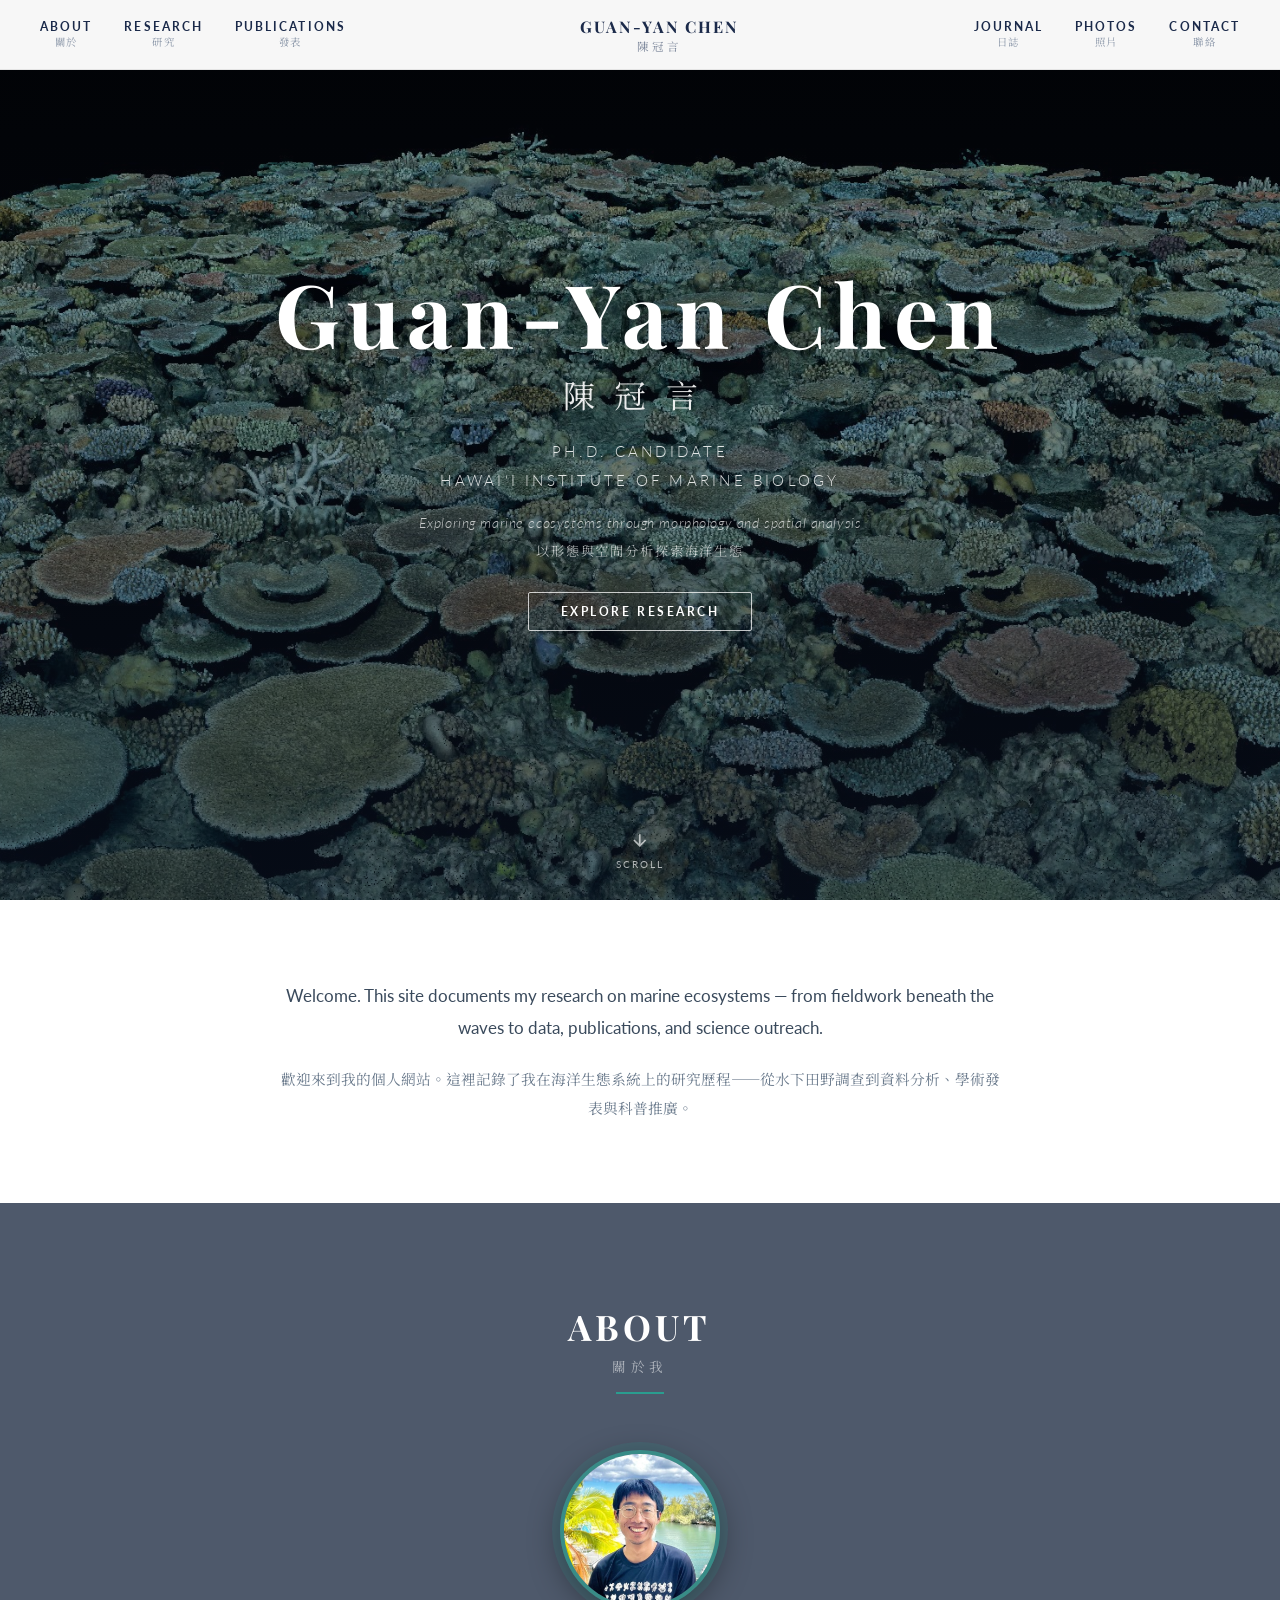
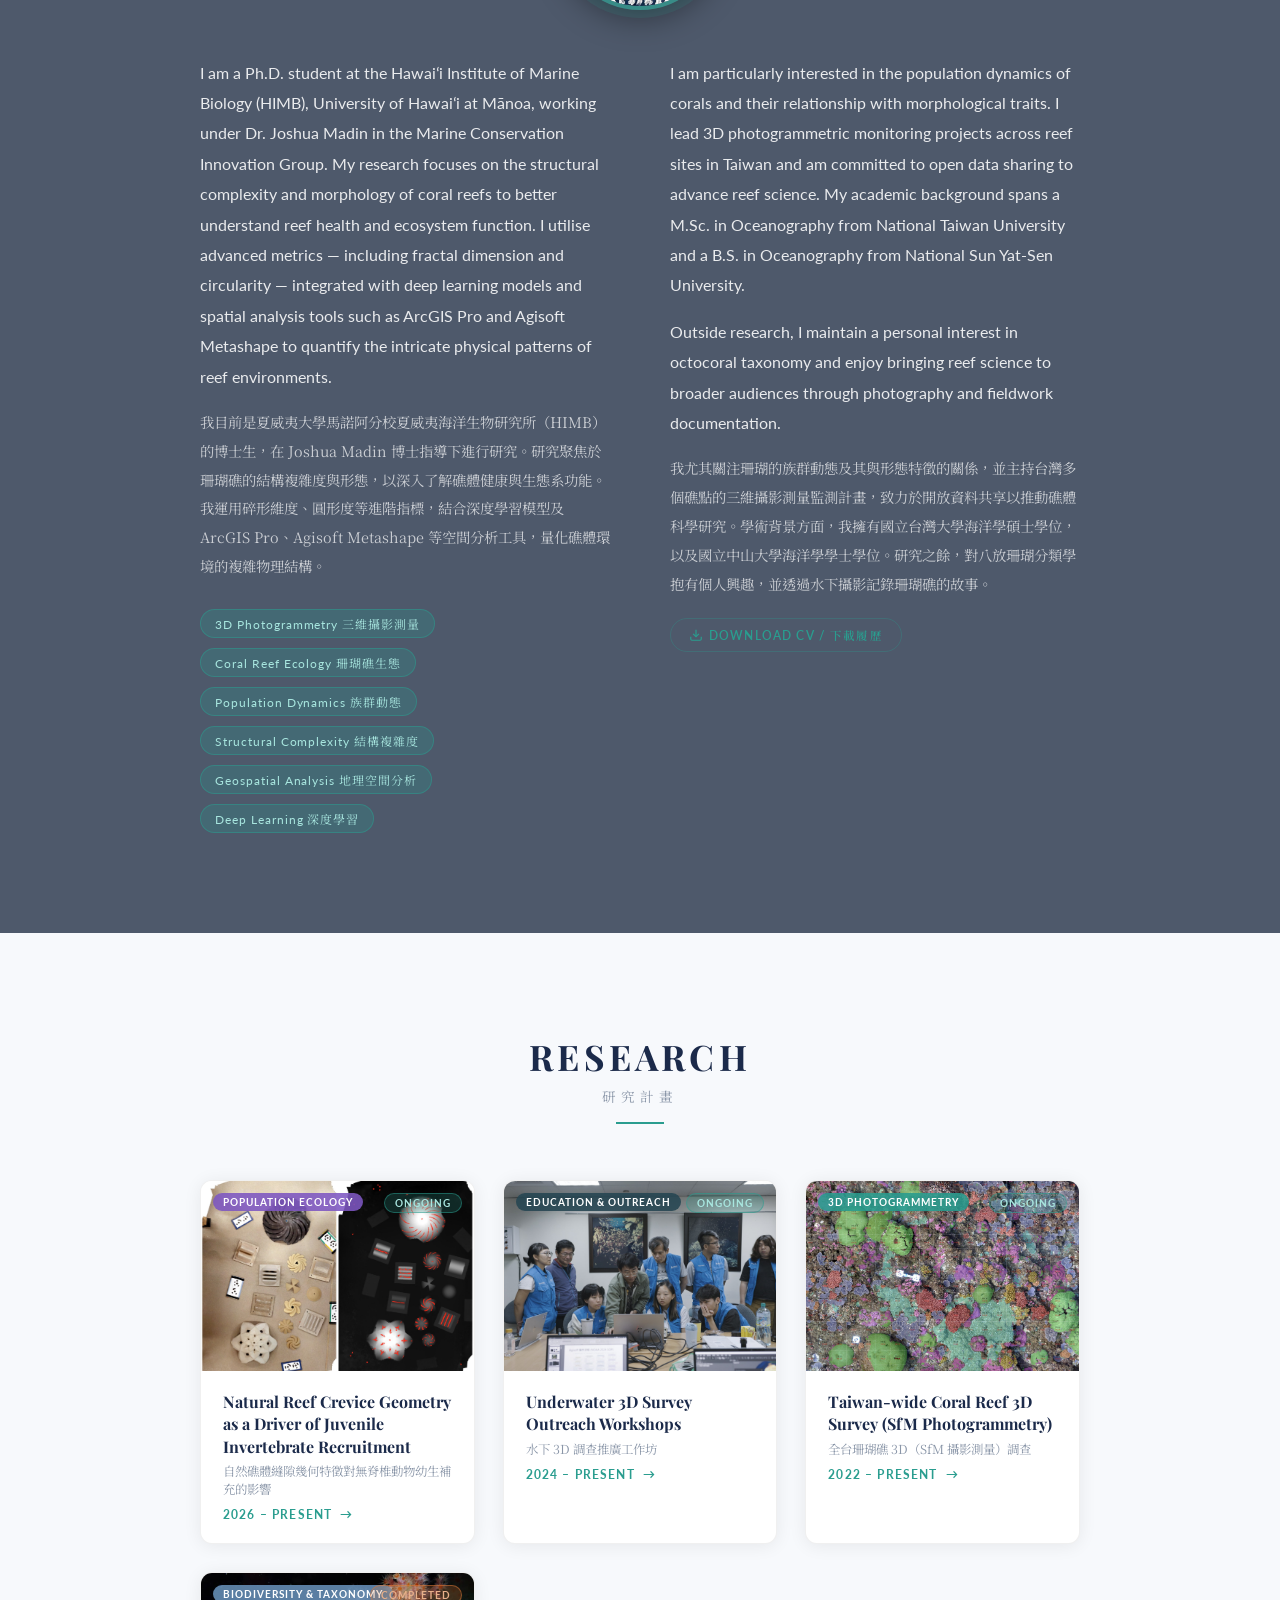
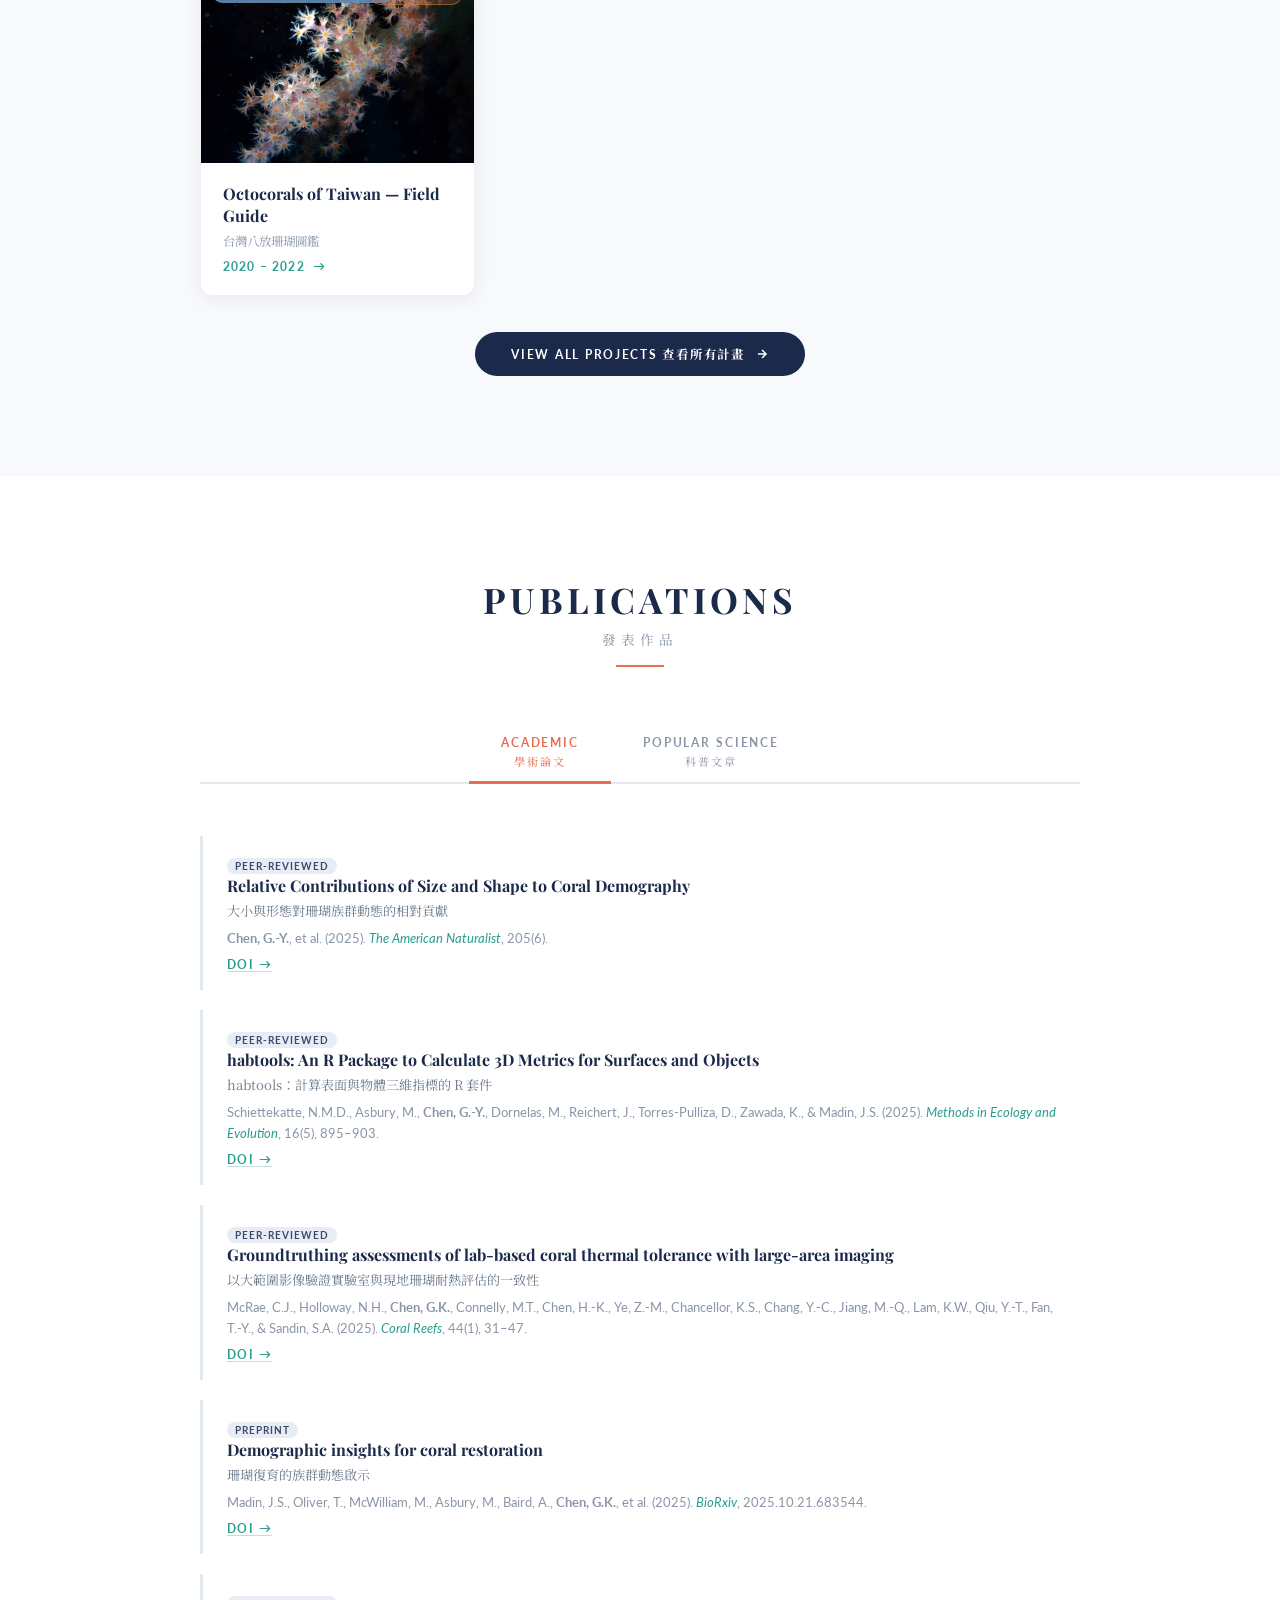
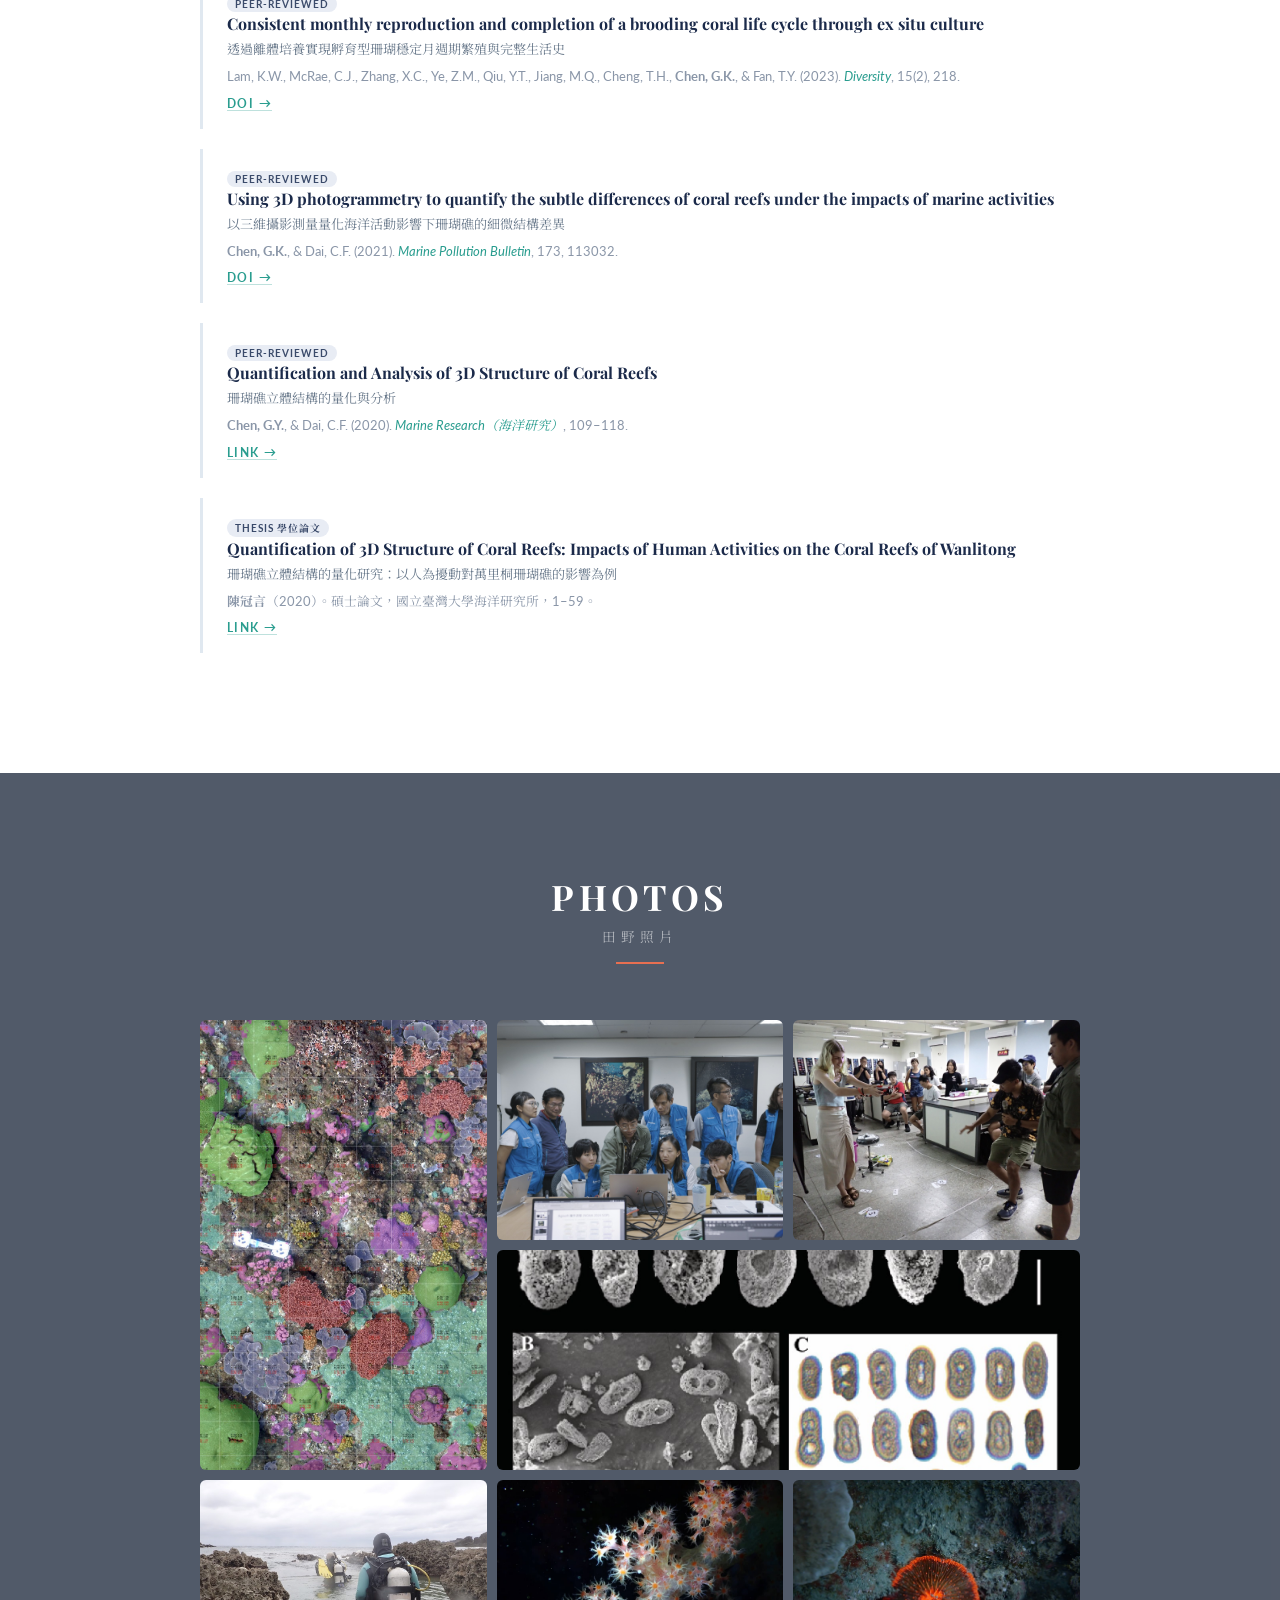
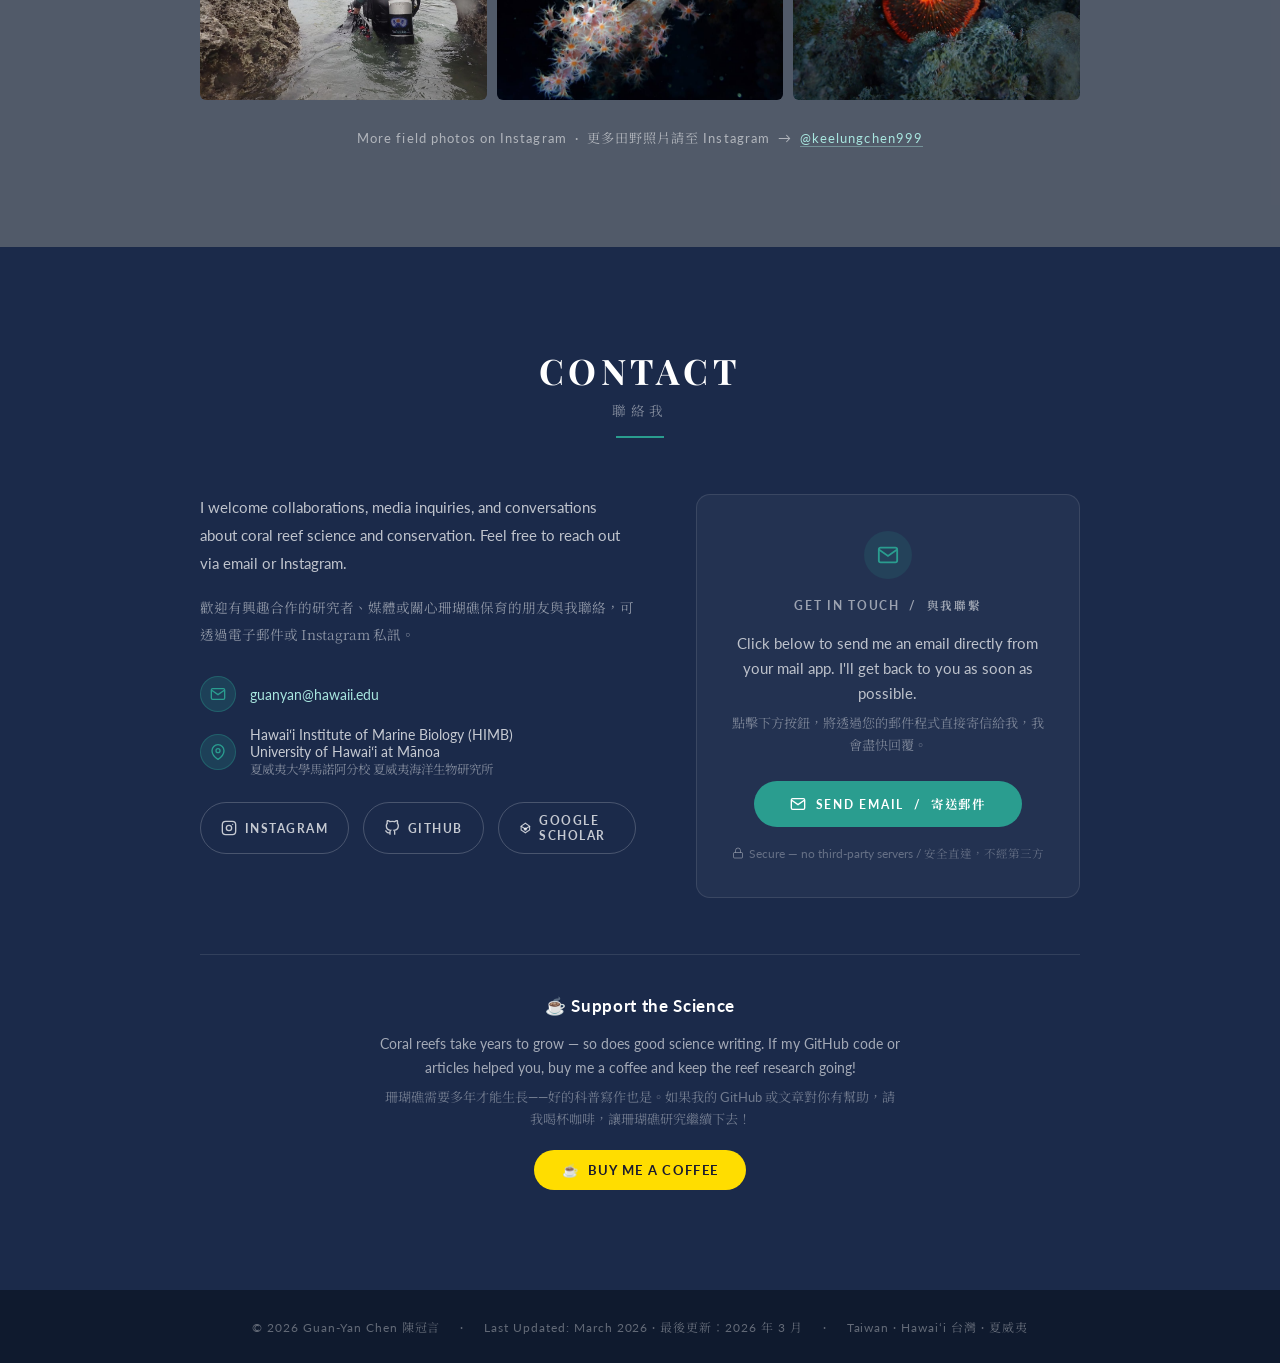
==== commit 6cc7601f: "change job title" ====
--- a/index.html
+++ b/index.html
@@ -38,7 +38,7 @@
     "name": "Guan-Yan Chen",
     "alternateName": "陳冠言",
     "url": "https://keelungchen.github.io/website/",
-    "jobTitle": "Marine Ecology Researcher",
+    "jobTitle": "Marine Ecologist",
     "affiliation": [
       { "@type": "Organization", "name": "University of Hawaiʻi at Mānoa" },
       { "@type": "Organization", "name": "National Taiwan University" }
